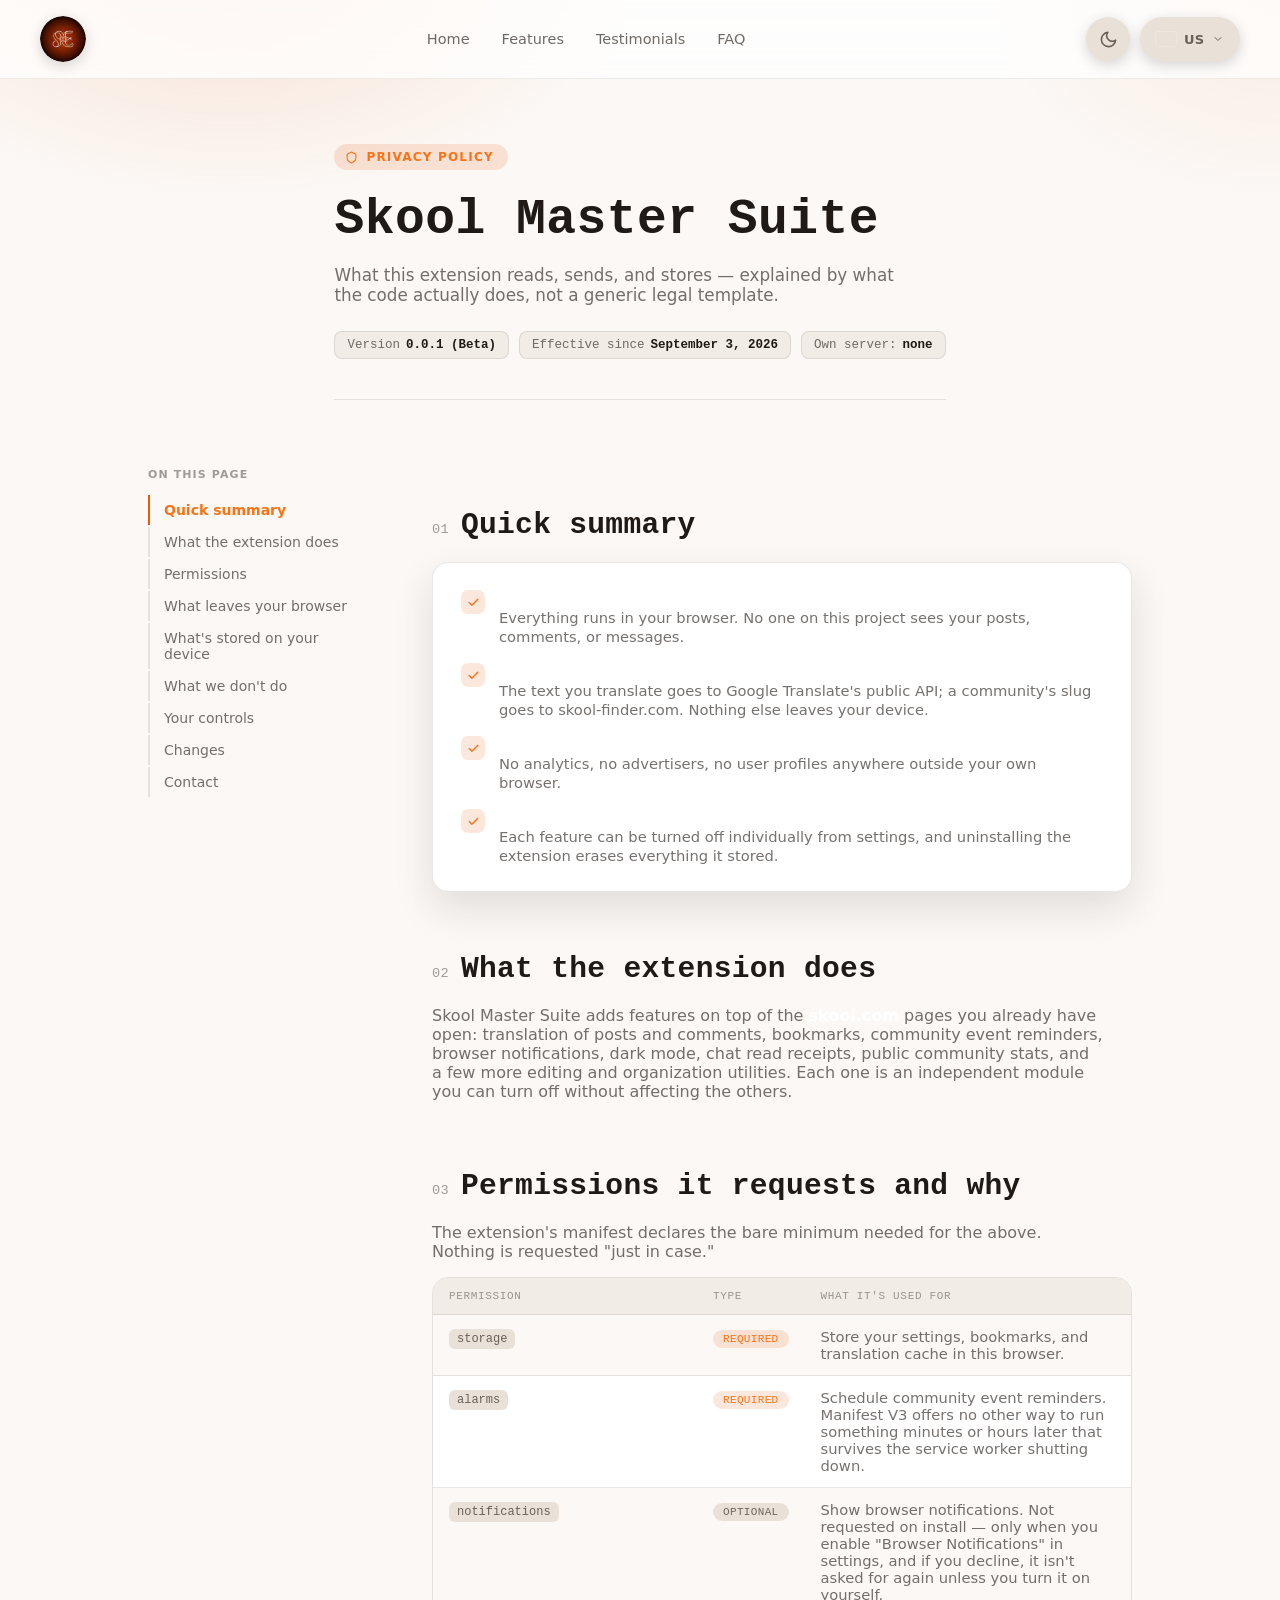
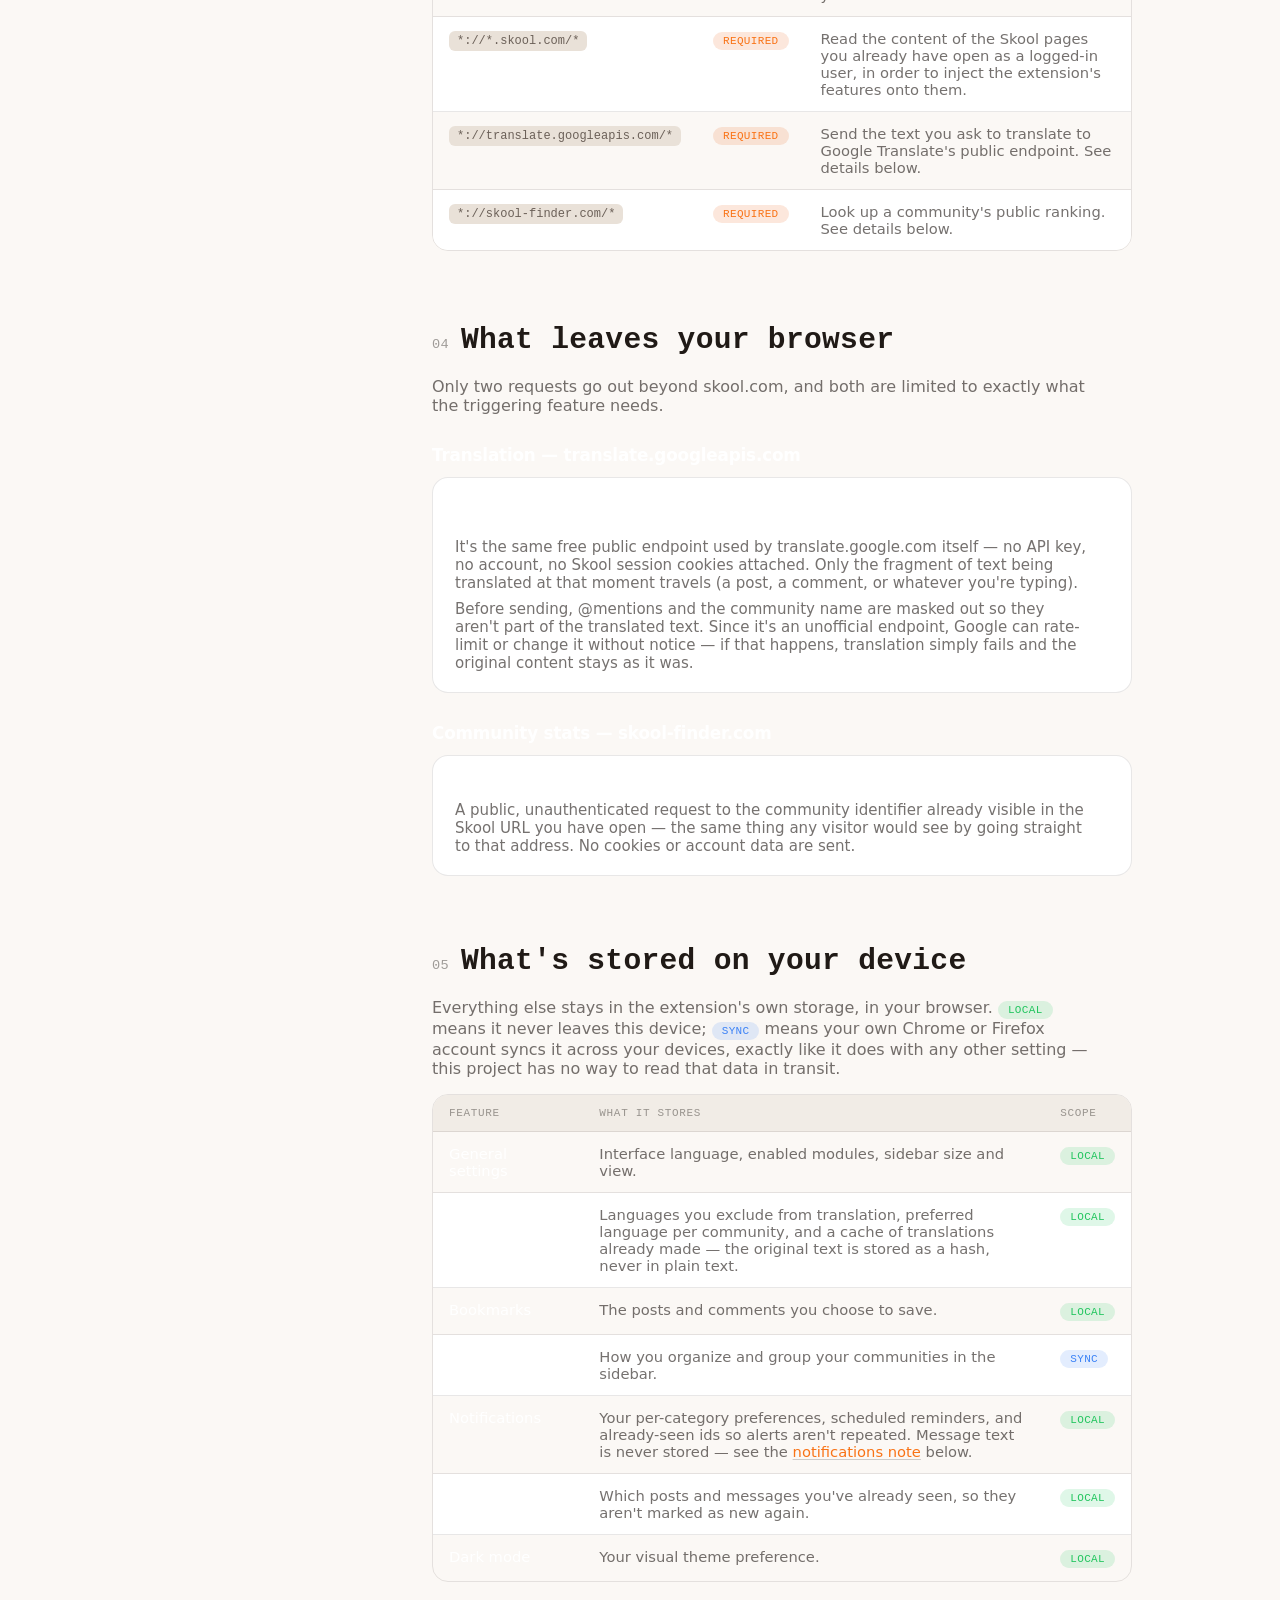
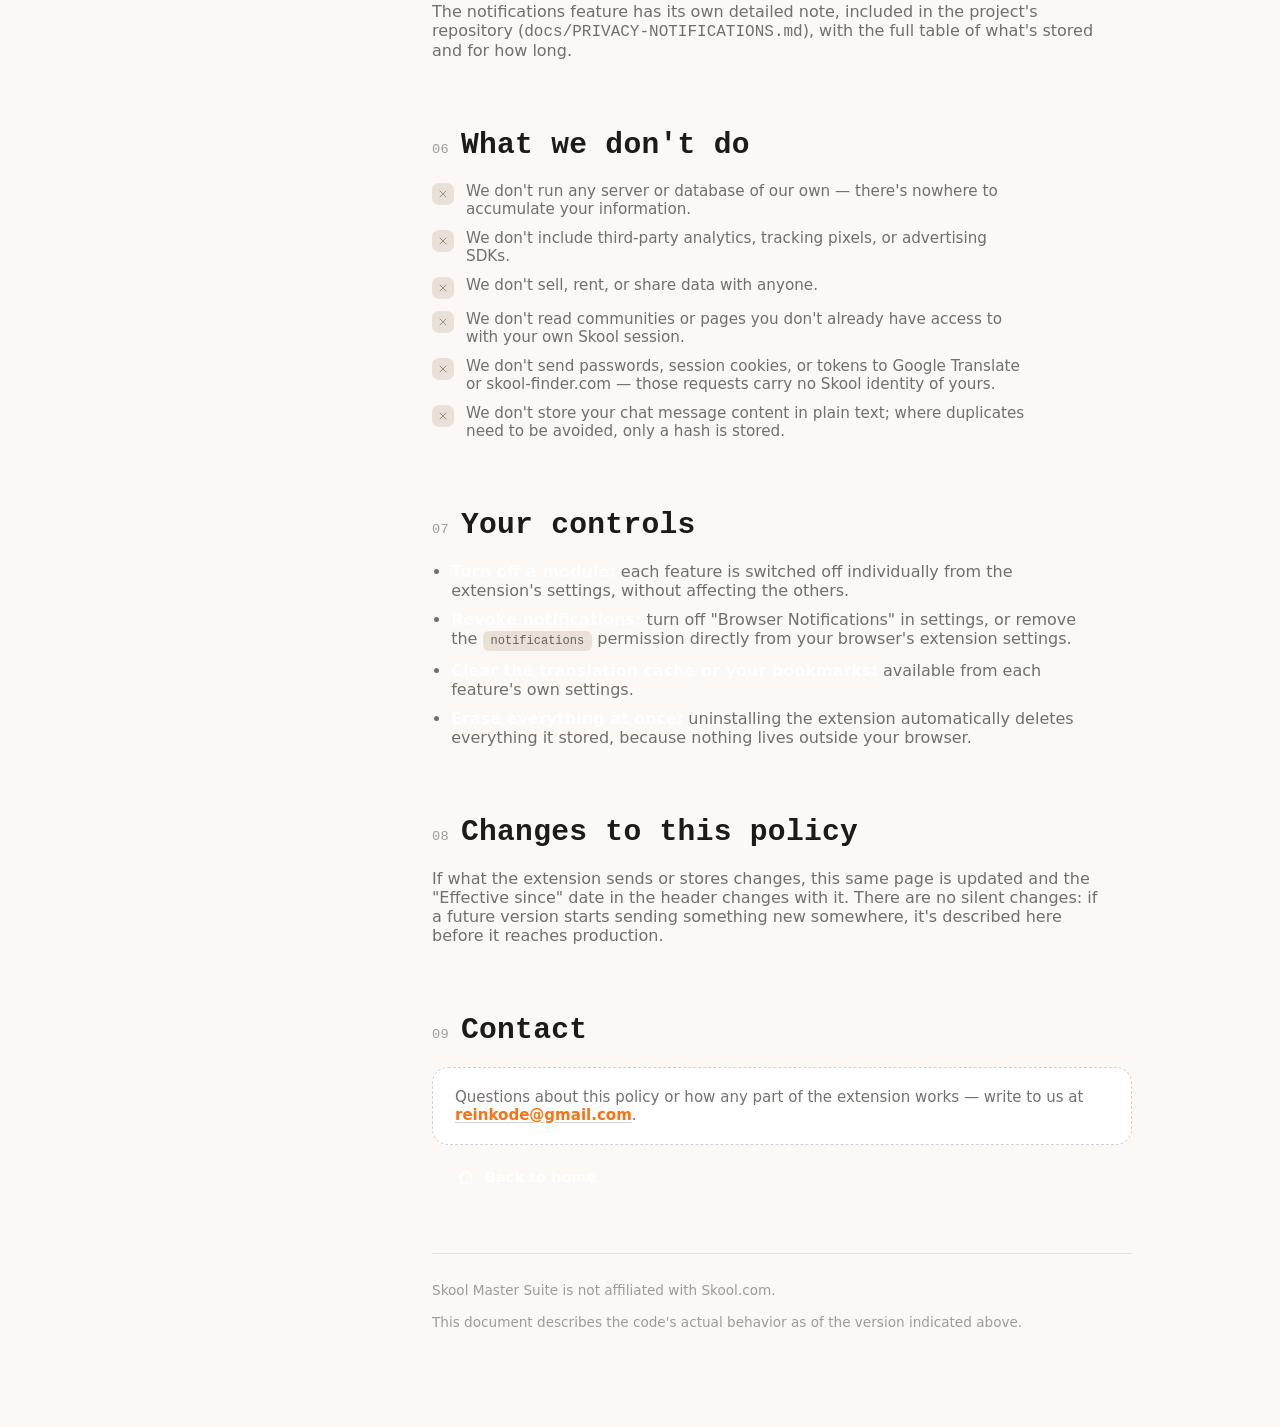
==== privacy.html @ 7692803a "Optimization" ====
<!DOCTYPE html>
<html lang="es">
<head>
<meta charset="UTF-8">
<meta name="viewport" content="width=device-width, initial-scale=1.0">
<title>Política de Privacidad — Skool Suite Extension</title>

<script src="assets/theme-init.js"></script>

<link rel="icon" type="image/x-icon" href="media/favicon.ico">
<link rel="shortcut icon" href="media/favicon.ico">

<link rel="preconnect" href="https://fonts.gstatic.com" crossorigin>
<link rel="preconnect" href="https://db.onlinewebfonts.com">
<link rel="preconnect" href="https://fonts.googleapis.com">
<link rel="dns-prefetch" href="https://fonts.googleapis.com">

<link rel="preload" href="https://fonts.gstatic.com/s/inter/v20/UcCO3FwrK3iLTeHuS_nVMrMxCp50SjIw2boKoduKmMEVuLyfMZg.ttf" as="font" type="font/ttf" crossorigin>
<link rel="preload" href="https://fonts.gstatic.com/s/ibmplexmono/v20/-F63fjptAgt5VM-kVkqdyU8n5ig.ttf" as="font" type="font/ttf" crossorigin>

<style>
@font-face {
  font-family: 'IBM Plex Mono';
  font-style: normal;
  font-weight: 400;
  font-display: swap;
  src: url(https://fonts.gstatic.com/s/ibmplexmono/v20/-F63fjptAgt5VM-kVkqdyU8n5ig.ttf) format('truetype');
}
@font-face {
  font-family: 'IBM Plex Mono';
  font-style: normal;
  font-weight: 500;
  font-display: swap;
  src: url(https://fonts.gstatic.com/s/ibmplexmono/v20/-F6qfjptAgt5VM-kVkqdyU8n3twJ8lc.ttf) format('truetype');
}
@font-face {
  font-family: 'IBM Plex Mono';
  font-style: normal;
  font-weight: 600;
  font-display: swap;
  src: url(https://fonts.gstatic.com/s/ibmplexmono/v20/-F6qfjptAgt5VM-kVkqdyU8n3vAO8lc.ttf) format('truetype');
}
@font-face {
  font-family: 'Inter';
  font-style: normal;
  font-weight: 400;
  font-display: swap;
  src: url(https://fonts.gstatic.com/s/inter/v20/UcCO3FwrK3iLTeHuS_nVMrMxCp50SjIw2boKoduKmMEVuLyfMZg.ttf) format('truetype');
}
@font-face {
  font-family: 'Inter';
  font-style: normal;
  font-weight: 500;
  font-display: swap;
  src: url(https://fonts.gstatic.com/s/inter/v20/UcCO3FwrK3iLTeHuS_nVMrMxCp50SjIw2boKoduKmMEVuI6fMZg.ttf) format('truetype');
}
@font-face {
  font-family: 'Inter';
  font-style: normal;
  font-weight: 600;
  font-display: swap;
  src: url(https://fonts.gstatic.com/s/inter/v20/UcCO3FwrK3iLTeHuS_nVMrMxCp50SjIw2boKoduKmMEVuGKYMZg.ttf) format('truetype');
}
@font-face {
  font-family: 'Inter';
  font-style: normal;
  font-weight: 700;
  font-display: swap;
  src: url(https://fonts.gstatic.com/s/inter/v20/UcCO3FwrK3iLTeHuS_nVMrMxCp50SjIw2boKoduKmMEVuFuYMZg.ttf) format('truetype');
}
@font-face {
  font-family: 'Poppins';
  font-style: normal;
  font-weight: 700;
  font-display: swap;
  src: url(https://fonts.gstatic.com/s/poppins/v24/pxiByp8kv8JHgFVrLCz7V1s.ttf) format('truetype');
}
@font-face {
  font-family: 'Poppins';
  font-style: normal;
  font-weight: 800;
  font-display: swap;
  src: url(https://fonts.gstatic.com/s/poppins/v24/pxiByp8kv8JHgFVrLDD4V1s.ttf) format('truetype');
}
@font-face {
  font-family: 'Poppins';
  font-style: normal;
  font-weight: 900;
  font-display: swap;
  src: url(https://fonts.gstatic.com/s/poppins/v24/pxiByp8kv8JHgFVrLBT5V1s.ttf) format('truetype');
}
</style>

<link rel="preload" href="https://db.onlinewebfonts.com/c/8cb707a9b8a73f8a7403336b861c3074?family=BubbledotICG-FinePos&display=swap" as="style" onload="this.onload=null;this.rel='stylesheet'">
<noscript><link href="https://db.onlinewebfonts.com/c/8cb707a9b8a73f8a7403336b861c3074?family=BubbledotICG-FinePos&display=swap" rel="stylesheet"></noscript>

<link rel="preload" href="assets/site.css" as="style" onload="this.onload=null;this.rel='stylesheet'">
<noscript><link href="assets/site.css" rel="stylesheet"></noscript>

<style>
  :root {
    --bg: #000000;
    --text: #ffffff;
    --text-muted: rgba(255, 255, 255, 0.6);
    --text-faint: rgba(255, 255, 255, 0.4);
    --border: rgba(255, 255, 255, 0.08);
    --border-strong: rgba(255, 255, 255, 0.18);
    --surface: rgba(255, 255, 255, 0.03);
    --surface-2: rgba(255, 255, 255, 0.05);
    --surface-3: rgba(255, 255, 255, 0.08);
    --accent-ink: #f97316;
    --accent-soft: rgba(234, 88, 12, 0.14);
    --good: #22c55e;
    --good-soft: rgba(34, 197, 94, 0.14);
    --info: #3b82f6;
    --info-soft: rgba(59, 130, 246, 0.14);
    --shadow: 0 16px 40px rgba(0, 0, 0, 0.45);
    --radius: 16px;
    --content-width: 700px;
    --font-mono: "IBM Plex Mono", ui-monospace, SFMono-Regular, Menlo, monospace;
  }

  :root[data-theme="light"] {
    --bg: #FBF8F5;
    --text: #201A16;
    --text-muted: rgba(32, 26, 22, 0.62);
    --text-faint: rgba(32, 26, 22, 0.42);
    --border: rgba(32, 26, 22, 0.1);
    --border-strong: rgba(32, 26, 22, 0.2);
    --surface: #FFFFFF;
    --surface-2: #F1ECE6;
    --surface-3: #E9E1D8;
    --shadow: 0 16px 40px rgba(32, 26, 22, 0.12);
  }

  html, body {
    background: var(--bg);
    color: var(--text);
    font-family: var(--font-sans);
    -webkit-font-smoothing: antialiased;
    -moz-osx-font-smoothing: grayscale;
    text-rendering: optimizeLegibility;
  }
  body { overflow-x: hidden; }
  ::selection { background: var(--accent-soft); color: var(--accent-ink); }

  a { color: var(--accent-ink); text-decoration-color: var(--border-strong); text-underline-offset: 2px; }
  a:hover { text-decoration-color: var(--accent-ink); }
  a:focus-visible, button:focus-visible { outline: 2px solid var(--accent); outline-offset: 2px; }
  code { font-family: var(--font-mono); }
  strong { font-weight: 600; }
  h1, h2, h3 { text-wrap: balance; letter-spacing: -0.01em; }

  .bg-glow {
    position: fixed;
    inset: 0;
    z-index: 0;
    pointer-events: none;
    background:
      radial-gradient(680px 420px at 18% -6%, rgba(234, 88, 12, 0.16), transparent 60%),
      radial-gradient(520px 360px at 100% 0%, rgba(234, 88, 12, 0.08), transparent 55%);
  }

  /* ---------- Shell layout ---------- */
  .shell {
    position: relative;
    z-index: 1;
    max-width: 1180px;
    margin: 0 auto;
    padding: clamp(112px, 16vh, 150px) 32px 96px;
    display: grid;
    grid-template-columns: 220px minmax(0, var(--content-width));
    gap: 64px;
    justify-content: center;
  }
  @media (max-width: 880px) {
    .shell { grid-template-columns: 1fr; gap: 32px; padding: clamp(100px, 16vh, 130px) 20px 64px; }
  }

  /* ---------- Doc header ---------- */
  header.doc-head {
    grid-column: 1 / -1;
    max-width: var(--content-width);
    margin: 0 auto;
    padding-bottom: 40px;
    border-bottom: 1px solid var(--border);
  }
  .eyebrow {
    display: inline-flex;
    align-items: center;
    gap: 8px;
    font-family: var(--font-sans);
    font-size: 12px;
    font-weight: 600;
    letter-spacing: 0.1em;
    text-transform: uppercase;
    color: var(--accent-ink);
    background: var(--accent-soft);
    border-radius: 999px;
    padding: 6px 14px 6px 11px;
    margin-bottom: 22px;
  }
  .eyebrow svg { width: 13px; height: 13px; flex-shrink: 0; }
  h1.doc-title {
    font-family: var(--font-caption);
    font-weight: 700;
    font-size: clamp(2.1rem, 5vw, 3.1rem);
    line-height: 1.15;
    letter-spacing: 0.01em;
    margin: 0 0 16px;
  }
  .doc-sub { color: var(--text-muted); font-size: 1.05rem; max-width: 54ch; margin: 0 0 26px; }
  .meta-row { display: flex; flex-wrap: wrap; gap: 10px; }
  .meta-chip {
    font-family: var(--font-mono);
    font-size: 12.5px;
    color: var(--text-muted);
    background: var(--surface-2);
    border: 1px solid var(--border);
    border-radius: 8px;
    padding: 6px 12px;
    display: inline-flex;
    align-items: center;
    gap: 6px;
  }
  .meta-chip b { color: var(--text); font-weight: 600; }

  /* ---------- TOC rail ---------- */
  nav.toc { position: sticky; top: 112px; align-self: start; padding-top: 4px; }
  nav.toc .toc-label {
    font-family: var(--font-sans);
    font-size: 11px;
    font-weight: 600;
    letter-spacing: 0.1em;
    text-transform: uppercase;
    color: var(--text-faint);
    margin-bottom: 14px;
  }
  nav.toc ol { list-style: none; margin: 0; padding: 0; display: flex; flex-direction: column; gap: 2px; }
  nav.toc a {
    display: block;
    color: var(--text-muted);
    text-decoration: none;
    font-size: 14px;
    padding: 7px 0 7px 14px;
    border-left: 2px solid var(--border);
    transition: color 0.15s ease, border-color 0.15s ease;
  }
  nav.toc a:hover { color: #fff; border-color: var(--border-strong); }
  nav.toc a.active { color: var(--accent-ink); border-color: var(--accent); font-weight: 600; }
  @media (max-width: 880px) {
    nav.toc { position: static; margin-bottom: 8px; }
    nav.toc ol { flex-direction: row; flex-wrap: wrap; gap: 8px; }
    nav.toc a { border-left: none; border: 1px solid var(--border); border-radius: 999px; padding: 6px 13px; }
    nav.toc a.active { background: var(--accent-soft); border-color: var(--accent); }
  }

  /* ---------- Main content ---------- */
  main { min-width: 0; }
  section { padding-top: 52px; scroll-margin-top: 100px; }
  section:first-of-type { padding-top: 44px; }
  h2 { font-family: var(--font-caption); font-weight: 700; font-size: clamp(1.5rem, 3vw, 1.85rem); display: flex; align-items: baseline; gap: 12px; margin: 0 0 20px; letter-spacing: 0.01em; }
  h2 .num { font-family: var(--font-mono); font-size: 0.85rem; color: var(--text-faint); font-weight: 500; }
  h3 { font-family: var(--font-sans); font-weight: 600; font-size: 1.05rem; margin: 30px 0 12px; color: #fff; }
  p { margin: 0 0 16px; max-width: 66ch; color: var(--text-muted); }
  ul.plain { margin: 0 0 16px; padding-left: 1.2em; }
  ul.plain li { margin-bottom: 10px; max-width: 62ch; color: var(--text-muted); }
  ul.plain strong, p strong { color: #fff; }

  /* summary callout */
  .summary-card {
    background: var(--surface);
    border: 1px solid var(--border);
    border-radius: var(--radius);
    box-shadow: var(--shadow);
    padding: 26px 28px;
    margin-bottom: 8px;
    transition: border-color 0.3s ease;
  }
  .summary-card:hover { border-color: rgba(234, 88, 12, 0.3); }
  .summary-card ul { list-style: none; margin: 0; padding: 0; display: grid; gap: 16px; }
  .summary-card li { display: flex; gap: 14px; align-items: flex-start; max-width: none; }
  .summary-card .ico {
    flex-shrink: 0;
    width: 24px; height: 24px;
    border-radius: 7px;
    background: var(--accent-soft);
    color: var(--accent-ink);
    display: flex; align-items: center; justify-content: center;
    margin-top: 1px;
  }
  .summary-card .ico svg { width: 13px; height: 13px; }
  .summary-card .txt strong { display: block; font-size: 0.98rem; color: #fff; }
  .summary-card .txt span { color: var(--text-muted); font-size: 0.92rem; }

  /* tables */
  .table-wrap { overflow-x: auto; margin: 0 0 20px; border: 1px solid var(--border); border-radius: var(--radius); }
  table { width: 100%; border-collapse: collapse; font-size: 0.92rem; min-width: 480px; }
  thead th {
    text-align: left;
    font-family: var(--font-mono);
    font-size: 11px;
    letter-spacing: 0.06em;
    text-transform: uppercase;
    color: var(--text-faint);
    font-weight: 500;
    background: var(--surface-2);
    padding: 12px 16px;
    border-bottom: 1px solid var(--border);
  }
  tbody td { padding: 13px 16px; border-bottom: 1px solid var(--border); vertical-align: top; color: var(--text-muted); }
  tbody tr:last-child td { border-bottom: none; }
  tbody td:first-child { color: #fff; }
  tbody tr:nth-child(even) { background: var(--surface); }

  .chip {
    display: inline-block;
    font-family: var(--font-mono);
    font-size: 12px;
    font-weight: 500;
    background: var(--pill-dark);
    color: var(--sign-in-text);
    border-radius: 6px;
    padding: 3px 8px;
    white-space: nowrap;
  }
  .tag {
    display: inline-flex;
    align-items: center;
    font-family: var(--font-mono);
    font-size: 11px;
    font-weight: 500;
    letter-spacing: 0.03em;
    text-transform: uppercase;
    border-radius: 999px;
    padding: 3px 10px;
  }
  .tag-required { background: var(--accent-soft); color: var(--accent-ink); }
  .tag-optional { background: var(--surface-3); color: var(--text-muted); }
  .tag-local { background: var(--good-soft); color: var(--good); }
  .tag-sync { background: var(--info-soft); color: var(--info); }

  /* endpoint cards */
  .endpoint {
    background: var(--surface);
    border: 1px solid var(--border);
    border-radius: var(--radius);
    padding: 20px 22px;
    margin-bottom: 16px;
    transition: border-color 0.3s ease;
  }
  .endpoint:hover { border-color: rgba(234, 88, 12, 0.25); }
  .endpoint .url {
    display: block;
    font-family: var(--font-mono);
    font-size: 13px;
    color: #fff;
    margin-bottom: 10px;
    word-break: break-all;
  }
  .endpoint p { margin-bottom: 8px; font-size: 0.94rem; }
  .endpoint p:last-child { margin-bottom: 0; }

  /* not-collected list */
  .not-list { display: grid; gap: 11px; margin: 0 0 16px; padding: 0; list-style: none; }
  .not-list li { display: flex; gap: 12px; align-items: flex-start; font-size: 0.95rem; color: var(--text-muted); max-width: 62ch; }
  .not-list .ico {
    flex-shrink: 0;
    width: 22px; height: 22px;
    border-radius: 7px;
    background: var(--surface-3);
    color: var(--text-faint);
    display: flex; align-items: center; justify-content: center;
    margin-top: 1px;
  }
  .not-list svg { width: 12px; height: 12px; }

  hr.div { border: none; border-top: 1px solid var(--border); margin: 52px 0 0; }

  footer.doc-foot {
    max-width: var(--content-width);
    color: var(--text-faint);
    font-size: 0.85rem;
    padding-top: 28px;
    display: flex; justify-content: space-between; gap: 16px; flex-wrap: wrap;
  }

  .contact-box {
    border: 1px dashed var(--border-strong);
    border-radius: var(--radius);
    padding: 20px 22px;
    color: var(--text-muted);
    font-size: 0.94rem;
    background: var(--surface);
  }

  /* bottom CTA */
  .cta-home {
    display: inline-flex;
    align-items: center;
    gap: 10px;
    padding: 14px 24px;
    border-radius: 14px;
    font-family: var(--font-sans);
    font-weight: 700;
    font-size: 14.5px;
    text-decoration: none;
    border: 1.5px solid rgba(255, 255, 255, 0.25);
    background: rgba(255, 255, 255, 0.05);
    color: #fff;
    transition: all 0.3s ease;
    margin-top: 8px;
  }
  .cta-home svg { width: 18px; height: 18px; }
  .cta-home:hover {
    background: rgba(255, 255, 255, 0.12);
    border-color: rgba(255, 255, 255, 0.5);
    transform: translateY(-2px);
  }
</style>
</head>
<body>

<div class="bg-glow"></div>

<header class="header">
  <div class="header-inner">
    <a href="index.html" class="logo-btn" aria-label="Skool Suite Extension — Inicio">
      <picture>
        <source srcset="media/logo.webp" type="image/webp">
        <img src="media/logo.jpg" alt="Skool Suite Extension" width="52" height="52">
      </picture>
    </a>

    <nav class="nav-links" aria-label="Main">
      <a href="index.html#home" data-i18n="nav.home">Inicio</a>
      <a href="index.html#features" data-i18n="nav.features">Características</a>
      <a href="index.html#testimonials" data-i18n="nav.testimonials">Testimonios</a>
      <a href="index.html#faq" data-i18n="nav.faq">FAQ</a>
    </nav>

    <div class="header-controls">
    <button type="button" class="theme-toggle" id="themeToggleDesktop" aria-label="Toggle light/dark theme">
      <svg class="icon-sun" viewBox="0 0 24 24" fill="none" stroke="currentColor" stroke-width="2" stroke-linecap="round" stroke-linejoin="round"><circle cx="12" cy="12" r="4"/><path d="M12 2v2M12 20v2M4.93 4.93l1.41 1.41M17.66 17.66l1.41 1.41M2 12h2M20 12h2M6.34 17.66l-1.41 1.41M19.07 4.93l-1.41 1.41"/></svg>
      <svg class="icon-moon" viewBox="0 0 24 24" fill="none" stroke="currentColor" stroke-width="2" stroke-linecap="round" stroke-linejoin="round"><path d="M21 12.79A9 9 0 1 1 11.21 3 7 7 0 0 0 21 12.79z"/></svg>
    </button>

    <div class="lang-switch" id="langSwitchDesktop">
      <button type="button" class="lang-current" aria-haspopup="listbox" aria-expanded="false" aria-label="Language selector">
        <img class="lang-flag" loading="lazy" src="https://flagcdn.com/24x18/us.png" alt="">
        <span class="lang-current-label">EN</span>
        <svg class="lang-caret" viewBox="0 0 24 24" fill="none" stroke="currentColor" stroke-width="2" stroke-linecap="round" stroke-linejoin="round"><polyline points="6 9 12 15 18 9"/></svg>
      </button>
      <ul class="lang-dropdown" role="listbox">
        <li class="lang-option" role="option" data-lang="en"><img class="lang-flag" loading="lazy" src="https://flagcdn.com/24x18/us.png" alt=""><span class="lang-code">US</span><span>English</span></li>
        <li class="lang-option" role="option" data-lang="es"><img class="lang-flag" loading="lazy" src="https://flagcdn.com/24x18/es.png" alt=""><span class="lang-code">ES</span><span>Español</span></li>
        <li class="lang-option" role="option" data-lang="de"><img class="lang-flag" loading="lazy" src="https://flagcdn.com/24x18/de.png" alt=""><span class="lang-code">DE</span><span>Deutsch</span></li>
        <li class="lang-option" role="option" data-lang="fr"><img class="lang-flag" loading="lazy" src="https://flagcdn.com/24x18/fr.png" alt=""><span class="lang-code">FR</span><span>Français</span></li>
        <li class="lang-option" role="option" data-lang="pt"><img class="lang-flag" loading="lazy" src="https://flagcdn.com/24x18/br.png" alt=""><span class="lang-code">BR</span><span>Português</span></li>
        <li class="lang-option" role="option" data-lang="zh"><img class="lang-flag" loading="lazy" src="https://flagcdn.com/24x18/tw.png" alt=""><span class="lang-code">TW</span><span>繁體中文</span></li>
        <li class="lang-option" role="option" data-lang="it"><img class="lang-flag" loading="lazy" src="https://flagcdn.com/24x18/it.png" alt=""><span class="lang-code">IT</span><span>Italiano</span></li>
        <li class="lang-option" role="option" data-lang="vi"><img class="lang-flag" loading="lazy" src="https://flagcdn.com/24x18/vn.png" alt=""><span class="lang-code">VN</span><span>Tiếng Việt</span></li>
        <li class="lang-option" role="option" data-lang="tr"><img class="lang-flag" loading="lazy" src="https://flagcdn.com/24x18/tr.png" alt=""><span class="lang-code">TR</span><span>Türkçe</span></li>
        <li class="lang-option" role="option" data-lang="nl"><img class="lang-flag" loading="lazy" src="https://flagcdn.com/24x18/nl.png" alt=""><span class="lang-code">NL</span><span>Nederlands</span></li>
        <li class="lang-option" role="option" data-lang="ja"><img class="lang-flag" loading="lazy" src="https://flagcdn.com/24x18/jp.png" alt=""><span class="lang-code">JP</span><span>日本語</span></li>
      </ul>
    </div>
    </div>

    <button class="burger" id="burgerBtn" aria-label="Menu" aria-expanded="false">
      <span></span><span></span><span></span>
    </button>
  </div>
</header>

<div class="menu-overlay" id="menuOverlay"></div>
<div class="menu-sheet" id="menuSheet" hidden>
  <a href="index.html#home" data-i18n="nav.home">Inicio</a>
  <a href="index.html#features" data-i18n="nav.features">Características</a>
  <a href="index.html#testimonials" data-i18n="nav.testimonials">Testimonios</a>
  <a href="index.html#faq" data-i18n="nav.faq">FAQ</a>
  <div class="lang-switch lang-switch--mobile" id="langSwitchMobile">
    <button type="button" class="lang-current" aria-haspopup="listbox" aria-expanded="false" aria-label="Language selector">
      <img class="lang-flag" loading="lazy" src="https://flagcdn.com/24x18/us.png" alt="">
      <span class="lang-current-label">English</span>
      <svg class="lang-caret" viewBox="0 0 24 24" fill="none" stroke="currentColor" stroke-width="2" stroke-linecap="round" stroke-linejoin="round"><polyline points="6 9 12 15 18 9"/></svg>
    </button>
    <ul class="lang-dropdown" role="listbox">
      <li class="lang-option" role="option" data-lang="en"><img class="lang-flag" loading="lazy" src="https://flagcdn.com/24x18/us.png" alt=""><span class="lang-code">US</span><span>English</span></li>
      <li class="lang-option" role="option" data-lang="es"><img class="lang-flag" loading="lazy" src="https://flagcdn.com/24x18/es.png" alt=""><span class="lang-code">ES</span><span>Español</span></li>
      <li class="lang-option" role="option" data-lang="de"><img class="lang-flag" loading="lazy" src="https://flagcdn.com/24x18/de.png" alt=""><span class="lang-code">DE</span><span>Deutsch</span></li>
      <li class="lang-option" role="option" data-lang="fr"><img class="lang-flag" loading="lazy" src="https://flagcdn.com/24x18/fr.png" alt=""><span class="lang-code">FR</span><span>Français</span></li>
      <li class="lang-option" role="option" data-lang="pt"><img class="lang-flag" loading="lazy" src="https://flagcdn.com/24x18/br.png" alt=""><span class="lang-code">BR</span><span>Português</span></li>
      <li class="lang-option" role="option" data-lang="zh"><img class="lang-flag" loading="lazy" src="https://flagcdn.com/24x18/tw.png" alt=""><span class="lang-code">TW</span><span>繁體中文</span></li>
      <li class="lang-option" role="option" data-lang="it"><img class="lang-flag" loading="lazy" src="https://flagcdn.com/24x18/it.png" alt=""><span class="lang-code">IT</span><span>Italiano</span></li>
      <li class="lang-option" role="option" data-lang="vi"><img class="lang-flag" loading="lazy" src="https://flagcdn.com/24x18/vn.png" alt=""><span class="lang-code">VN</span><span>Tiếng Việt</span></li>
      <li class="lang-option" role="option" data-lang="tr"><img class="lang-flag" loading="lazy" src="https://flagcdn.com/24x18/tr.png" alt=""><span class="lang-code">TR</span><span>Türkçe</span></li>
      <li class="lang-option" role="option" data-lang="nl"><img class="lang-flag" loading="lazy" src="https://flagcdn.com/24x18/nl.png" alt=""><span class="lang-code">NL</span><span>Nederlands</span></li>
      <li class="lang-option" role="option" data-lang="ja"><img class="lang-flag" loading="lazy" src="https://flagcdn.com/24x18/jp.png" alt=""><span class="lang-code">JP</span><span>日本語</span></li>
    </ul>
  </div>
  <button type="button" class="theme-toggle--mobile" id="themeToggleMobile">
    <svg class="icon-sun" viewBox="0 0 24 24" fill="none" stroke="currentColor" stroke-width="2" stroke-linecap="round" stroke-linejoin="round"><circle cx="12" cy="12" r="4"/><path d="M12 2v2M12 20v2M4.93 4.93l1.41 1.41M17.66 17.66l1.41 1.41M2 12h2M20 12h2M6.34 17.66l-1.41 1.41M19.07 4.93l-1.41 1.41"/></svg>
    <svg class="icon-moon" viewBox="0 0 24 24" fill="none" stroke="currentColor" stroke-width="2" stroke-linecap="round" stroke-linejoin="round"><path d="M21 12.79A9 9 0 1 1 11.21 3 7 7 0 0 0 21 12.79z"/></svg>
    <span class="theme-toggle-label label-sun">Light mode</span>
    <span class="theme-toggle-label label-moon">Dark mode</span>
  </button>
</div>

<div class="shell">
  <header class="doc-head">
    <span class="eyebrow">
      <svg viewBox="0 0 24 24" fill="none" stroke="currentColor" stroke-width="2" stroke-linecap="round" stroke-linejoin="round"><path d="M12 2 4 6v6c0 5 3.5 8.5 8 10 4.5-1.5 8-5 8-10V6l-8-4Z"/></svg>
      <span data-i18n="doc.eyebrow">Política de privacidad</span>
    </span>
    <h1 class="doc-title">Skool Master Suite</h1>
    <p class="doc-sub" data-i18n="doc.subtitle">Lo que esta extensión lee, envía y guarda — explicado con lo que realmente hace el código, no una plantilla legal genérica.</p>
    <div class="meta-row">
      <span class="meta-chip" data-i18n-html="doc.meta.version">Versión <b>0.0.1 (Beta)</b></span>
      <span class="meta-chip" data-i18n-html="doc.meta.effective">Vigente desde <b>3 de septiembre de 2026</b></span>
      <span class="meta-chip" data-i18n-html="doc.meta.server">Servidor propio: <b>ninguno</b></span>
    </div>
  </header>

  <nav class="toc" aria-label="Contenido">
    <div class="toc-label" data-i18n="toc.label">En esta página</div>
    <ol>
      <li><a href="#resumen" data-i18n="toc.s1">Resumen rápido</a></li>
      <li><a href="#que-hace" data-i18n="toc.s2">Qué hace la extensión</a></li>
      <li><a href="#permisos" data-i18n="toc.s3">Permisos</a></li>
      <li><a href="#envios" data-i18n="toc.s4">Qué sale de tu navegador</a></li>
      <li><a href="#guardado" data-i18n="toc.s5">Qué se guarda en tu equipo</a></li>
      <li><a href="#no-recopila" data-i18n="toc.s6">Qué no hacemos</a></li>
      <li><a href="#controles" data-i18n="toc.s7">Tus controles</a></li>
      <li><a href="#cambios" data-i18n="toc.s8">Cambios</a></li>
      <li><a href="#contacto" data-i18n="toc.s9">Contacto</a></li>
    </ol>
  </nav>

  <main>
    <section id="resumen">
      <h2><span class="num">01</span> <span data-i18n="s1.title">Resumen rápido</span></h2>
      <div class="summary-card">
        <ul>
          <li>
            <span class="ico"><svg viewBox="0 0 24 24" fill="none" stroke="currentColor" stroke-width="2.5" stroke-linecap="round" stroke-linejoin="round"><polyline points="20 6 9 17 4 12"/></svg></span>
            <span class="txt"><strong data-i18n="s1.i1.title">No existe un servidor propio.</strong><span data-i18n="s1.i1.desc">Todo corre en tu navegador. Nadie de este proyecto ve tus publicaciones, comentarios o mensajes.</span></span>
          </li>
          <li>
            <span class="ico"><svg viewBox="0 0 24 24" fill="none" stroke="currentColor" stroke-width="2.5" stroke-linecap="round" stroke-linejoin="round"><polyline points="20 6 9 17 4 12"/></svg></span>
            <span class="txt"><strong data-i18n="s1.i2.title">Solo dos destinos externos.</strong><span data-i18n="s1.i2.desc">El texto que traduces va a la API pública de Google Translate; el slug de una comunidad va a skool-finder.com. Nada más sale de tu equipo.</span></span>
          </li>
          <li>
            <span class="ico"><svg viewBox="0 0 24 24" fill="none" stroke="currentColor" stroke-width="2.5" stroke-linecap="round" stroke-linejoin="round"><polyline points="20 6 9 17 4 12"/></svg></span>
            <span class="txt"><strong data-i18n="s1.i3.title">Cero venta o cesión de datos.</strong><span data-i18n="s1.i3.desc">No hay analítica, no hay anunciantes, no hay perfiles de usuario en ningún lado fuera de tu propio navegador.</span></span>
          </li>
          <li>
            <span class="ico"><svg viewBox="0 0 24 24" fill="none" stroke="currentColor" stroke-width="2.5" stroke-linecap="round" stroke-linejoin="round"><polyline points="20 6 9 17 4 12"/></svg></span>
            <span class="txt"><strong data-i18n="s1.i4.title">Todo es opcional y reversible.</strong><span data-i18n="s1.i4.desc">Cada función se apaga por separado desde los ajustes, y desinstalar la extensión borra todo lo que guardó.</span></span>
          </li>
        </ul>
      </div>
    </section>

    <section id="que-hace">
      <h2><span class="num">02</span> <span data-i18n="s2.title">Qué hace la extensión</span></h2>
      <p data-i18n-html="s2.p1">Skool Master Suite añade funciones sobre las páginas de <strong>skool.com</strong> que ya tienes abiertas: traducción de publicaciones y comentarios, marcadores, recordatorios de eventos de comunidad, notificaciones del navegador, modo oscuro, confirmaciones de lectura de chat, estadísticas públicas de comunidad y algunas utilidades más de edición y organización. Cada una es un módulo independiente que puedes desactivar sin afectar a los demás.</p>
    </section>

    <section id="permisos">
      <h2><span class="num">03</span> <span data-i18n="s3.title">Permisos que pide y por qué</span></h2>
      <p data-i18n="s3.p1">El manifiesto de la extensión declara el mínimo necesario para lo anterior. Nada se pide "por si acaso".</p>
      <div class="table-wrap">
        <table>
          <thead>
            <tr><th data-i18n="s3.th1">Permiso</th><th data-i18n="s3.th2">Tipo</th><th data-i18n="s3.th3">Para qué se usa</th></tr>
          </thead>
          <tbody>
            <tr>
              <td><span class="chip">storage</span></td>
              <td><span class="tag tag-required" data-i18n="tag.required">Requerido</span></td>
              <td data-i18n="s3.r1.desc">Guardar tus ajustes, marcadores y caché de traducción en este navegador.</td>
            </tr>
            <tr>
              <td><span class="chip">alarms</span></td>
              <td><span class="tag tag-required" data-i18n="tag.required">Requerido</span></td>
              <td data-i18n="s3.r2.desc">Programar recordatorios de eventos de comunidad. Manifest V3 no ofrece otra forma de ejecutar algo minutos u horas después que sobreviva al cierre del service worker.</td>
            </tr>
            <tr>
              <td><span class="chip">notifications</span></td>
              <td><span class="tag tag-optional" data-i18n="tag.optional">Opcional</span></td>
              <td data-i18n="s3.r3.desc">Mostrar notificaciones del navegador. No se solicita al instalar — solo cuando activas "Notificaciones del navegador" en los ajustes, y si lo rechazas, no se vuelve a pedir sin que tú lo actives de nuevo.</td>
            </tr>
            <tr>
              <td><span class="chip">*://*.skool.com/*</span></td>
              <td><span class="tag tag-required" data-i18n="tag.required">Requerido</span></td>
              <td data-i18n="s3.r4.desc">Leer el contenido de las páginas de Skool que ya tienes abiertas como usuario conectado, para insertar las funciones de la extensión sobre ellas.</td>
            </tr>
            <tr>
              <td><span class="chip">*://translate.googleapis.com/*</span></td>
              <td><span class="tag tag-required" data-i18n="tag.required">Requerido</span></td>
              <td data-i18n="s3.r5.desc">Enviar el texto que pides traducir al endpoint público de Google Translate. Ver detalle abajo.</td>
            </tr>
            <tr>
              <td><span class="chip">*://skool-finder.com/*</span></td>
              <td><span class="tag tag-required" data-i18n="tag.required">Requerido</span></td>
              <td data-i18n="s3.r6.desc">Consultar el ranking público de una comunidad. Ver detalle abajo.</td>
            </tr>
          </tbody>
        </table>
      </div>
    </section>

    <section id="envios">
      <h2><span class="num">04</span> <span data-i18n="s4.title">Qué sale de tu navegador</span></h2>
      <p data-i18n="s4.p1">Solo dos peticiones salen hacia fuera de skool.com, y ambas están acotadas a lo estrictamente necesario para la función que las dispara.</p>

      <h3 data-i18n-html="s4.h3.translate">Traducción — translate.googleapis.com</h3>
      <div class="endpoint">
        <span class="url">GET https://translate.googleapis.com/translate_a/single?client=gtx&amp;sl=auto&amp;tl={idioma}&amp;q={texto}</span>
        <p data-i18n="s4.e1.p1">Es el mismo endpoint público y gratuito que usa la propia página translate.google.com — sin clave de API, sin cuenta, sin cookies de sesión de Skool adjuntas. Solo viaja el fragmento de texto que se está traduciendo en ese momento (una publicación, un comentario o lo que estás escribiendo).</p>
        <p data-i18n="s4.e1.p2">Antes de enviarse, se enmascaran las @menciones y el nombre de la comunidad para que no formen parte del texto traducido. Al ser un endpoint no oficial, Google puede limitarlo o cambiarlo sin aviso — si eso pasa, la traducción simplemente falla y el contenido original se queda como estaba.</p>
      </div>

      <h3 data-i18n-html="s4.h3.stats">Estadísticas de comunidad — skool-finder.com</h3>
      <div class="endpoint">
        <span class="url">GET https://skool-finder.com/en/community/{slug-de-la-comunidad}</span>
        <p data-i18n="s4.e2.p1">Una petición pública, sin autenticación, al identificador de la comunidad que ya es visible en la URL de Skool que tienes abierta — lo mismo que vería cualquier visitante que entrara directamente a esa dirección. No se envían cookies ni datos de tu cuenta.</p>
      </div>
    </section>

    <section id="guardado">
      <h2><span class="num">05</span> <span data-i18n="s5.title">Qué se guarda en tu equipo</span></h2>
      <p data-i18n-html="s5.p1">Todo lo demás se queda en el almacenamiento propio de la extensión, en tu navegador. <span class="tag tag-local">local</span> significa que nunca sale de este dispositivo; <span class="tag tag-sync">sync</span> significa que tu propia cuenta de Chrome o Firefox lo sincroniza entre tus dispositivos, exactamente igual que hace con cualquier otro ajuste — este proyecto no tiene forma de leer ese dato en tránsito.</p>
      <div class="table-wrap">
        <table>
          <thead>
            <tr><th data-i18n="s5.th1">Función</th><th data-i18n="s5.th2">Qué guarda</th><th data-i18n="s5.th3">Ámbito</th></tr>
          </thead>
          <tbody>
            <tr>
              <td data-i18n="s5.r1.label">Ajustes generales</td>
              <td data-i18n="s5.r1.desc">Idioma de la interfaz, módulos activados, tamaño y vista del panel lateral.</td>
              <td><span class="tag tag-local">local</span></td>
            </tr>
            <tr>
              <td data-i18n="s5.r2.label">Traducción</td>
              <td data-i18n="s5.r2.desc">Idiomas que excluyes de traducir, idioma preferido por comunidad, y una caché de traducciones ya hechas — el texto original se guarda como un hash, nunca en claro.</td>
              <td><span class="tag tag-local">local</span></td>
            </tr>
            <tr>
              <td data-i18n="s5.r3.label">Marcadores</td>
              <td data-i18n="s5.r3.desc">Las publicaciones y comentarios que decides guardar.</td>
              <td><span class="tag tag-local">local</span></td>
            </tr>
            <tr>
              <td data-i18n="s5.r4.label">Comunidades fijadas</td>
              <td data-i18n="s5.r4.desc">Cómo organizas y agrupas tus comunidades en la barra lateral.</td>
              <td><span class="tag tag-sync">sync</span></td>
            </tr>
            <tr>
              <td data-i18n="s5.r5.label">Notificaciones</td>
              <td data-i18n-html="s5.r5.desc">Tus preferencias por categoría, recordatorios programados, e ids ya vistos para no repetir avisos. El texto de los mensajes nunca se guarda — ver la <a href="#contacto">nota de notificaciones</a> más abajo.</td>
              <td><span class="tag tag-local">local</span></td>
            </tr>
            <tr>
              <td data-i18n="s5.r6.label">Lectura de posts y chat</td>
              <td data-i18n="s5.r6.desc">Qué publicaciones y mensajes ya viste, para no marcarlos como nuevos otra vez.</td>
              <td><span class="tag tag-local">local</span></td>
            </tr>
            <tr>
              <td data-i18n="s5.r7.label">Modo oscuro</td>
              <td data-i18n="s5.r7.desc">Tu preferencia de tema visual.</td>
              <td><span class="tag tag-local">local</span></td>
            </tr>
          </tbody>
        </table>
      </div>
      <p data-i18n-html="s5.p2">La función de notificaciones tiene su propia nota detallada, incluida en el repositorio del proyecto (<code>docs/PRIVACY-NOTIFICATIONS.md</code>), con la tabla completa de qué se guarda y por cuánto tiempo.</p>
    </section>

    <section id="no-recopila">
      <h2><span class="num">06</span> <span data-i18n="s6.title">Qué no hacemos</span></h2>
      <ul class="not-list">
        <li><span class="ico"><svg viewBox="0 0 24 24" fill="none" stroke="currentColor" stroke-width="2" stroke-linecap="round"><line x1="18" y1="6" x2="6" y2="18"/><line x1="6" y1="6" x2="18" y2="18"/></svg></span> <span data-i18n="s6.i1">No operamos ningún servidor ni base de datos propia — no hay dónde acumular tu información.</span></li>
        <li><span class="ico"><svg viewBox="0 0 24 24" fill="none" stroke="currentColor" stroke-width="2" stroke-linecap="round"><line x1="18" y1="6" x2="6" y2="18"/><line x1="6" y1="6" x2="18" y2="18"/></svg></span> <span data-i18n="s6.i2">No incluimos analítica de terceros, píxeles de rastreo ni SDKs publicitarios.</span></li>
        <li><span class="ico"><svg viewBox="0 0 24 24" fill="none" stroke="currentColor" stroke-width="2" stroke-linecap="round"><line x1="18" y1="6" x2="6" y2="18"/><line x1="6" y1="6" x2="18" y2="18"/></svg></span> <span data-i18n="s6.i3">No vendemos, alquilamos ni compartimos datos con nadie.</span></li>
        <li><span class="ico"><svg viewBox="0 0 24 24" fill="none" stroke="currentColor" stroke-width="2" stroke-linecap="round"><line x1="18" y1="6" x2="6" y2="18"/><line x1="6" y1="6" x2="18" y2="18"/></svg></span> <span data-i18n="s6.i4">No leemos comunidades o páginas a las que no tengas acceso ya con tu propia sesión de Skool.</span></li>
        <li><span class="ico"><svg viewBox="0 0 24 24" fill="none" stroke="currentColor" stroke-width="2" stroke-linecap="round"><line x1="18" y1="6" x2="6" y2="18"/><line x1="6" y1="6" x2="18" y2="18"/></svg></span> <span data-i18n="s6.i5">No enviamos contraseñas, cookies de sesión ni tokens a Google Translate o skool-finder.com — esas peticiones no llevan tu identidad de Skool.</span></li>
        <li><span class="ico"><svg viewBox="0 0 24 24" fill="none" stroke="currentColor" stroke-width="2" stroke-linecap="round"><line x1="18" y1="6" x2="6" y2="18"/><line x1="6" y1="6" x2="18" y2="18"/></svg></span> <span data-i18n="s6.i6">No guardamos el contenido de tus mensajes de chat en texto plano; donde hace falta evitar duplicados, se guarda solo un hash.</span></li>
      </ul>
    </section>

    <section id="controles">
      <h2><span class="num">07</span> <span data-i18n="s7.title">Tus controles</span></h2>
      <ul class="plain">
        <li data-i18n-html="s7.i1"><strong>Desactivar un módulo:</strong> cada función se apaga por separado desde los ajustes de la extensión, sin afectar a las demás.</li>
        <li data-i18n-html="s7.i2"><strong>Revocar notificaciones:</strong> apaga "Notificaciones del navegador" en los ajustes, o quita el permiso <span class="chip">notifications</span> directamente desde la configuración de extensiones de tu navegador.</li>
        <li data-i18n-html="s7.i3"><strong>Borrar la caché de traducción o tus marcadores:</strong> disponible desde los propios ajustes de cada función.</li>
        <li data-i18n-html="s7.i4"><strong>Borrarlo todo de una vez:</strong> desinstalar la extensión elimina automáticamente todo lo que guardó, porque nada vive fuera de tu navegador.</li>
      </ul>
    </section>

    <section id="cambios">
      <h2><span class="num">08</span> <span data-i18n="s8.title">Cambios a esta política</span></h2>
      <p data-i18n="s8.p1">Si lo que la extensión envía o guarda cambia, esta misma página se actualiza y la fecha de "Vigente desde" en la cabecera cambia con ella. No hay cambios silenciosos: si una versión futura empieza a enviar algo nuevo a algún sitio, se describe aquí antes de que llegue a producción.</p>
    </section>

    <section id="contacto">
      <h2><span class="num">09</span> <span data-i18n="s9.title">Contacto</span></h2>
      <div class="contact-box" data-i18n-html="s9.contact">
        Preguntas sobre esta política o sobre cómo funciona alguna parte de la extensión — escríbenos a <strong><a href="mailto:reinkode@gmail.com">reinkode@gmail.com</a></strong>.
      </div>
      <a href="index.html" class="cta-home">
        <svg viewBox="0 0 24 24" fill="none" stroke="currentColor" stroke-width="2" stroke-linecap="round" stroke-linejoin="round"><path d="M3 12l9-9 9 9"/><path d="M5 10v10h14V10"/></svg>
        <span data-i18n="s9.cta">Volver al inicio</span>
      </a>
    </section>

    <hr class="div">
    <footer class="doc-foot">
      <span data-i18n="footer.disclaimer1">Skool Master Suite no está afiliado a Skool.com.</span>
      <span data-i18n="footer.disclaimer2">Este documento describe el comportamiento real del código a fecha de la versión indicada arriba.</span>
    </footer>
  </main>
</div>

<script src="assets/site.js"></script>
<script>
(function() {
  'use strict';

  var PRIVACY_I18N = {
    es: {
      'nav.home': 'Inicio', 'nav.features': 'Características', 'nav.testimonials': 'Testimonios', 'nav.faq': 'FAQ',
      'doc.eyebrow': 'Política de privacidad',
      'doc.subtitle': 'Lo que esta extensión lee, envía y guarda — explicado con lo que realmente hace el código, no una plantilla legal genérica.',
      'doc.meta.version': 'Versión <b>0.0.1 (Beta)</b>',
      'doc.meta.effective': 'Vigente desde <b>3 de septiembre de 2026</b>',
      'doc.meta.server': 'Servidor propio: <b>ninguno</b>',
      'toc.label': 'En esta página',
      'toc.s1': 'Resumen rápido', 'toc.s2': 'Qué hace la extensión', 'toc.s3': 'Permisos', 'toc.s4': 'Qué sale de tu navegador',
      'toc.s5': 'Qué se guarda en tu equipo', 'toc.s6': 'Qué no hacemos', 'toc.s7': 'Tus controles', 'toc.s8': 'Cambios', 'toc.s9': 'Contacto',
      's1.title': 'Resumen rápido',
      's1.i1.title': 'No existe un servidor propio.',
      's1.i1.desc': 'Todo corre en tu navegador. Nadie de este proyecto ve tus publicaciones, comentarios o mensajes.',
      's1.i2.title': 'Solo dos destinos externos.',
      's1.i2.desc': 'El texto que traduces va a la API pública de Google Translate; el slug de una comunidad va a skool-finder.com. Nada más sale de tu equipo.',
      's1.i3.title': 'Cero venta o cesión de datos.',
      's1.i3.desc': 'No hay analítica, no hay anunciantes, no hay perfiles de usuario en ningún lado fuera de tu propio navegador.',
      's1.i4.title': 'Todo es opcional y reversible.',
      's1.i4.desc': 'Cada función se apaga por separado desde los ajustes, y desinstalar la extensión borra todo lo que guardó.',
      's2.title': 'Qué hace la extensión',
      's2.p1': 'Skool Master Suite añade funciones sobre las páginas de <strong>skool.com</strong> que ya tienes abiertas: traducción de publicaciones y comentarios, marcadores, recordatorios de eventos de comunidad, notificaciones del navegador, modo oscuro, confirmaciones de lectura de chat, estadísticas públicas de comunidad y algunas utilidades más de edición y organización. Cada una es un módulo independiente que puedes desactivar sin afectar a los demás.',
      's3.title': 'Permisos que pide y por qué',
      's3.p1': 'El manifiesto de la extensión declara el mínimo necesario para lo anterior. Nada se pide "por si acaso".',
      's3.th1': 'Permiso', 's3.th2': 'Tipo', 's3.th3': 'Para qué se usa',
      'tag.required': 'Requerido', 'tag.optional': 'Opcional',
      's3.r1.desc': 'Guardar tus ajustes, marcadores y caché de traducción en este navegador.',
      's3.r2.desc': 'Programar recordatorios de eventos de comunidad. Manifest V3 no ofrece otra forma de ejecutar algo minutos u horas después que sobreviva al cierre del service worker.',
      's3.r3.desc': 'Mostrar notificaciones del navegador. No se solicita al instalar — solo cuando activas "Notificaciones del navegador" en los ajustes, y si lo rechazas, no se vuelve a pedir sin que tú lo actives de nuevo.',
      's3.r4.desc': 'Leer el contenido de las páginas de Skool que ya tienes abiertas como usuario conectado, para insertar las funciones de la extensión sobre ellas.',
      's3.r5.desc': 'Enviar el texto que pides traducir al endpoint público de Google Translate. Ver detalle abajo.',
      's3.r6.desc': 'Consultar el ranking público de una comunidad. Ver detalle abajo.',
      's4.title': 'Qué sale de tu navegador',
      's4.p1': 'Solo dos peticiones salen hacia fuera de skool.com, y ambas están acotadas a lo estrictamente necesario para la función que las dispara.',
      's4.h3.translate': 'Traducción — translate.googleapis.com',
      's4.e1.p1': 'Es el mismo endpoint público y gratuito que usa la propia página translate.google.com — sin clave de API, sin cuenta, sin cookies de sesión de Skool adjuntas. Solo viaja el fragmento de texto que se está traduciendo en ese momento (una publicación, un comentario o lo que estás escribiendo).',
      's4.e1.p2': 'Antes de enviarse, se enmascaran las @menciones y el nombre de la comunidad para que no formen parte del texto traducido. Al ser un endpoint no oficial, Google puede limitarlo o cambiarlo sin aviso — si eso pasa, la traducción simplemente falla y el contenido original se queda como estaba.',
      's4.h3.stats': 'Estadísticas de comunidad — skool-finder.com',
      's4.e2.p1': 'Una petición pública, sin autenticación, al identificador de la comunidad que ya es visible en la URL de Skool que tienes abierta — lo mismo que vería cualquier visitante que entrara directamente a esa dirección. No se envían cookies ni datos de tu cuenta.',
      's5.title': 'Qué se guarda en tu equipo',
      's5.p1': 'Todo lo demás se queda en el almacenamiento propio de la extensión, en tu navegador. <span class="tag tag-local">local</span> significa que nunca sale de este dispositivo; <span class="tag tag-sync">sync</span> significa que tu propia cuenta de Chrome o Firefox lo sincroniza entre tus dispositivos, exactamente igual que hace con cualquier otro ajuste — este proyecto no tiene forma de leer ese dato en tránsito.',
      's5.th1': 'Función', 's5.th2': 'Qué guarda', 's5.th3': 'Ámbito',
      's5.r1.label': 'Ajustes generales', 's5.r1.desc': 'Idioma de la interfaz, módulos activados, tamaño y vista del panel lateral.',
      's5.r2.label': 'Traducción', 's5.r2.desc': 'Idiomas que excluyes de traducir, idioma preferido por comunidad, y una caché de traducciones ya hechas — el texto original se guarda como un hash, nunca en claro.',
      's5.r3.label': 'Marcadores', 's5.r3.desc': 'Las publicaciones y comentarios que decides guardar.',
      's5.r4.label': 'Comunidades fijadas', 's5.r4.desc': 'Cómo organizas y agrupas tus comunidades en la barra lateral.',
      's5.r5.label': 'Notificaciones', 's5.r5.desc': 'Tus preferencias por categoría, recordatorios programados, e ids ya vistos para no repetir avisos. El texto de los mensajes nunca se guarda — ver la <a href="#contacto">nota de notificaciones</a> más abajo.',
      's5.r6.label': 'Lectura de posts y chat', 's5.r6.desc': 'Qué publicaciones y mensajes ya viste, para no marcarlos como nuevos otra vez.',
      's5.r7.label': 'Modo oscuro', 's5.r7.desc': 'Tu preferencia de tema visual.',
      's5.p2': 'La función de notificaciones tiene su propia nota detallada, incluida en el repositorio del proyecto (<code>docs/PRIVACY-NOTIFICATIONS.md</code>), con la tabla completa de qué se guarda y por cuánto tiempo.',
      's6.title': 'Qué no hacemos',
      's6.i1': 'No operamos ningún servidor ni base de datos propia — no hay dónde acumular tu información.',
      's6.i2': 'No incluimos analítica de terceros, píxeles de rastreo ni SDKs publicitarios.',
      's6.i3': 'No vendemos, alquilamos ni compartimos datos con nadie.',
      's6.i4': 'No leemos comunidades o páginas a las que no tengas acceso ya con tu propia sesión de Skool.',
      's6.i5': 'No enviamos contraseñas, cookies de sesión ni tokens a Google Translate o skool-finder.com — esas peticiones no llevan tu identidad de Skool.',
      's6.i6': 'No guardamos el contenido de tus mensajes de chat en texto plano; donde hace falta evitar duplicados, se guarda solo un hash.',
      's7.title': 'Tus controles',
      's7.i1': '<strong>Desactivar un módulo:</strong> cada función se apaga por separado desde los ajustes de la extensión, sin afectar a las demás.',
      's7.i2': '<strong>Revocar notificaciones:</strong> apaga "Notificaciones del navegador" en los ajustes, o quita el permiso <span class="chip">notifications</span> directamente desde la configuración de extensiones de tu navegador.',
      's7.i3': '<strong>Borrar la caché de traducción o tus marcadores:</strong> disponible desde los propios ajustes de cada función.',
      's7.i4': '<strong>Borrarlo todo de una vez:</strong> desinstalar la extensión elimina automáticamente todo lo que guardó, porque nada vive fuera de tu navegador.',
      's8.title': 'Cambios a esta política',
      's8.p1': 'Si lo que la extensión envía o guarda cambia, esta misma página se actualiza y la fecha de "Vigente desde" en la cabecera cambia con ella. No hay cambios silenciosos: si una versión futura empieza a enviar algo nuevo a algún sitio, se describe aquí antes de que llegue a producción.',
      's9.title': 'Contacto',
      's9.contact': 'Preguntas sobre esta política o sobre cómo funciona alguna parte de la extensión — escríbenos a <strong><a href="mailto:reinkode@gmail.com">reinkode@gmail.com</a></strong>.',
      's9.cta': 'Volver al inicio',
      'footer.disclaimer1': 'Skool Master Suite no está afiliado a Skool.com.',
      'footer.disclaimer2': 'Este documento describe el comportamiento real del código a fecha de la versión indicada arriba.'
    },
    en: {
      'nav.home': 'Home', 'nav.features': 'Features', 'nav.testimonials': 'Testimonials', 'nav.faq': 'FAQ',
      'doc.eyebrow': 'Privacy Policy',
      'doc.subtitle': 'What this extension reads, sends, and stores — explained by what the code actually does, not a generic legal template.',
      'doc.meta.version': 'Version <b>0.0.1 (Beta)</b>',
      'doc.meta.effective': 'Effective since <b>September 3, 2026</b>',
      'doc.meta.server': 'Own server: <b>none</b>',
      'toc.label': 'On this page',
      'toc.s1': 'Quick summary', 'toc.s2': 'What the extension does', 'toc.s3': 'Permissions', 'toc.s4': 'What leaves your browser',
      'toc.s5': 'What\'s stored on your device', 'toc.s6': 'What we don\'t do', 'toc.s7': 'Your controls', 'toc.s8': 'Changes', 'toc.s9': 'Contact',
      's1.title': 'Quick summary',
      's1.i1.title': 'There\'s no server of our own.',
      's1.i1.desc': 'Everything runs in your browser. No one on this project sees your posts, comments, or messages.',
      's1.i2.title': 'Only two external destinations.',
      's1.i2.desc': 'The text you translate goes to Google Translate\'s public API; a community\'s slug goes to skool-finder.com. Nothing else leaves your device.',
      's1.i3.title': 'Zero sale or transfer of data.',
      's1.i3.desc': 'No analytics, no advertisers, no user profiles anywhere outside your own browser.',
      's1.i4.title': 'Everything is optional and reversible.',
      's1.i4.desc': 'Each feature can be turned off individually from settings, and uninstalling the extension erases everything it stored.',
      's2.title': 'What the extension does',
      's2.p1': 'Skool Master Suite adds features on top of the <strong>skool.com</strong> pages you already have open: translation of posts and comments, bookmarks, community event reminders, browser notifications, dark mode, chat read receipts, public community stats, and a few more editing and organization utilities. Each one is an independent module you can turn off without affecting the others.',
      's3.title': 'Permissions it requests and why',
      's3.p1': 'The extension\'s manifest declares the bare minimum needed for the above. Nothing is requested "just in case."',
      's3.th1': 'Permission', 's3.th2': 'Type', 's3.th3': 'What it\'s used for',
      'tag.required': 'Required', 'tag.optional': 'Optional',
      's3.r1.desc': 'Store your settings, bookmarks, and translation cache in this browser.',
      's3.r2.desc': 'Schedule community event reminders. Manifest V3 offers no other way to run something minutes or hours later that survives the service worker shutting down.',
      's3.r3.desc': 'Show browser notifications. Not requested on install — only when you enable "Browser Notifications" in settings, and if you decline, it isn\'t asked for again unless you turn it on yourself.',
      's3.r4.desc': 'Read the content of the Skool pages you already have open as a logged-in user, in order to inject the extension\'s features onto them.',
      's3.r5.desc': 'Send the text you ask to translate to Google Translate\'s public endpoint. See details below.',
      's3.r6.desc': 'Look up a community\'s public ranking. See details below.',
      's4.title': 'What leaves your browser',
      's4.p1': 'Only two requests go out beyond skool.com, and both are limited to exactly what the triggering feature needs.',
      's4.h3.translate': 'Translation — translate.googleapis.com',
      's4.e1.p1': 'It\'s the same free public endpoint used by translate.google.com itself — no API key, no account, no Skool session cookies attached. Only the fragment of text being translated at that moment travels (a post, a comment, or whatever you\'re typing).',
      's4.e1.p2': 'Before sending, @mentions and the community name are masked out so they aren\'t part of the translated text. Since it\'s an unofficial endpoint, Google can rate-limit or change it without notice — if that happens, translation simply fails and the original content stays as it was.',
      's4.h3.stats': 'Community stats — skool-finder.com',
      's4.e2.p1': 'A public, unauthenticated request to the community identifier already visible in the Skool URL you have open — the same thing any visitor would see by going straight to that address. No cookies or account data are sent.',
      's5.title': 'What\'s stored on your device',
      's5.p1': 'Everything else stays in the extension\'s own storage, in your browser. <span class="tag tag-local">local</span> means it never leaves this device; <span class="tag tag-sync">sync</span> means your own Chrome or Firefox account syncs it across your devices, exactly like it does with any other setting — this project has no way to read that data in transit.',
      's5.th1': 'Feature', 's5.th2': 'What it stores', 's5.th3': 'Scope',
      's5.r1.label': 'General settings', 's5.r1.desc': 'Interface language, enabled modules, sidebar size and view.',
      's5.r2.label': 'Translation', 's5.r2.desc': 'Languages you exclude from translation, preferred language per community, and a cache of translations already made — the original text is stored as a hash, never in plain text.',
      's5.r3.label': 'Bookmarks', 's5.r3.desc': 'The posts and comments you choose to save.',
      's5.r4.label': 'Pinned communities', 's5.r4.desc': 'How you organize and group your communities in the sidebar.',
      's5.r5.label': 'Notifications', 's5.r5.desc': 'Your per-category preferences, scheduled reminders, and already-seen ids so alerts aren\'t repeated. Message text is never stored — see the <a href="#contacto">notifications note</a> below.',
      's5.r6.label': 'Post and chat read state', 's5.r6.desc': 'Which posts and messages you\'ve already seen, so they aren\'t marked as new again.',
      's5.r7.label': 'Dark mode', 's5.r7.desc': 'Your visual theme preference.',
      's5.p2': 'The notifications feature has its own detailed note, included in the project\'s repository (<code>docs/PRIVACY-NOTIFICATIONS.md</code>), with the full table of what\'s stored and for how long.',
      's6.title': 'What we don\'t do',
      's6.i1': 'We don\'t run any server or database of our own — there\'s nowhere to accumulate your information.',
      's6.i2': 'We don\'t include third-party analytics, tracking pixels, or advertising SDKs.',
      's6.i3': 'We don\'t sell, rent, or share data with anyone.',
      's6.i4': 'We don\'t read communities or pages you don\'t already have access to with your own Skool session.',
      's6.i5': 'We don\'t send passwords, session cookies, or tokens to Google Translate or skool-finder.com — those requests carry no Skool identity of yours.',
      's6.i6': 'We don\'t store your chat message content in plain text; where duplicates need to be avoided, only a hash is stored.',
      's7.title': 'Your controls',
      's7.i1': '<strong>Turn off a module:</strong> each feature is switched off individually from the extension\'s settings, without affecting the others.',
      's7.i2': '<strong>Revoke notifications:</strong> turn off "Browser Notifications" in settings, or remove the <span class="chip">notifications</span> permission directly from your browser\'s extension settings.',
      's7.i3': '<strong>Clear the translation cache or your bookmarks:</strong> available from each feature\'s own settings.',
      's7.i4': '<strong>Erase everything at once:</strong> uninstalling the extension automatically deletes everything it stored, because nothing lives outside your browser.',
      's8.title': 'Changes to this policy',
      's8.p1': 'If what the extension sends or stores changes, this same page is updated and the "Effective since" date in the header changes with it. There are no silent changes: if a future version starts sending something new somewhere, it\'s described here before it reaches production.',
      's9.title': 'Contact',
      's9.contact': 'Questions about this policy or how any part of the extension works — write to us at <strong><a href="mailto:reinkode@gmail.com">reinkode@gmail.com</a></strong>.',
      's9.cta': 'Back to home',
      'footer.disclaimer1': 'Skool Master Suite is not affiliated with Skool.com.',
      'footer.disclaimer2': 'This document describes the code\'s actual behavior as of the version indicated above.'
    },
    de: {
      'nav.home': 'Startseite', 'nav.features': 'Funktionen', 'nav.testimonials': 'Erfahrungen', 'nav.faq': 'FAQ',
      'doc.eyebrow': 'Datenschutzerklärung',
      'doc.subtitle': 'Was diese Erweiterung liest, sendet und speichert — erklärt anhand dessen, was der Code tatsächlich tut, nicht anhand einer generischen Rechtsvorlage.',
      'doc.meta.version': 'Version <b>0.0.1 (Beta)</b>',
      'doc.meta.effective': 'Gültig seit <b>3. September 2026</b>',
      'doc.meta.server': 'Eigener Server: <b>keiner</b>',
      'toc.label': 'Auf dieser Seite',
      'toc.s1': 'Kurzübersicht', 'toc.s2': 'Was die Erweiterung tut', 'toc.s3': 'Berechtigungen', 'toc.s4': 'Was deinen Browser verlässt',
      'toc.s5': 'Was auf deinem Gerät gespeichert wird', 'toc.s6': 'Was wir nicht tun', 'toc.s7': 'Deine Kontrollmöglichkeiten', 'toc.s8': 'Änderungen', 'toc.s9': 'Kontakt',
      's1.title': 'Kurzübersicht',
      's1.i1.title': 'Es gibt keinen eigenen Server.',
      's1.i1.desc': 'Alles läuft in deinem Browser. Niemand in diesem Projekt sieht deine Beiträge, Kommentare oder Nachrichten.',
      's1.i2.title': 'Nur zwei externe Ziele.',
      's1.i2.desc': 'Der Text, den du übersetzt, geht an die öffentliche API von Google Translate; der Slug einer Community geht an skool-finder.com. Sonst verlässt nichts dein Gerät.',
      's1.i3.title': 'Kein Verkauf oder Weitergabe von Daten.',
      's1.i3.desc': 'Keine Analyse-Tools, keine Werbetreibenden, keine Nutzerprofile irgendwo außerhalb deines eigenen Browsers.',
      's1.i4.title': 'Alles ist optional und rückgängig zu machen.',
      's1.i4.desc': 'Jede Funktion lässt sich einzeln in den Einstellungen deaktivieren, und das Deinstallieren der Erweiterung löscht alles, was sie gespeichert hat.',
      's2.title': 'Was die Erweiterung tut',
      's2.p1': 'Skool Master Suite fügt Funktionen zu den <strong>skool.com</strong>-Seiten hinzu, die du bereits geöffnet hast: Übersetzung von Beiträgen und Kommentaren, Lesezeichen, Erinnerungen an Community-Events, Browser-Benachrichtigungen, Dunkelmodus, Lesebestätigungen im Chat, öffentliche Community-Statistiken und einige weitere Bearbeitungs- und Organisationswerkzeuge. Jede davon ist ein unabhängiges Modul, das du deaktivieren kannst, ohne die anderen zu beeinträchtigen.',
      's3.title': 'Angefragte Berechtigungen und warum',
      's3.p1': 'Das Manifest der Erweiterung deklariert das absolute Minimum, das für das oben Genannte nötig ist. Nichts wird "sicherheitshalber" angefragt.',
      's3.th1': 'Berechtigung', 's3.th2': 'Typ', 's3.th3': 'Wofür sie verwendet wird',
      'tag.required': 'Erforderlich', 'tag.optional': 'Optional',
      's3.r1.desc': 'Deine Einstellungen, Lesezeichen und den Übersetzungs-Cache in diesem Browser speichern.',
      's3.r2.desc': 'Erinnerungen an Community-Events planen. Manifest V3 bietet keine andere Möglichkeit, etwas Minuten oder Stunden später auszuführen, das das Beenden des Service Workers übersteht.',
      's3.r3.desc': 'Browser-Benachrichtigungen anzeigen. Wird bei der Installation nicht angefragt — nur wenn du „Browser-Benachrichtigungen" in den Einstellungen aktivierst, und wenn du ablehnst, wird nicht erneut gefragt, es sei denn, du aktivierst es selbst wieder.',
      's3.r4.desc': 'Den Inhalt der Skool-Seiten lesen, die du als angemeldeter Nutzer bereits geöffnet hast, um die Funktionen der Erweiterung darauf einzufügen.',
      's3.r5.desc': 'Den Text, den du übersetzen lassen möchtest, an den öffentlichen Endpunkt von Google Translate senden. Details siehe unten.',
      's3.r6.desc': 'Das öffentliche Ranking einer Community abrufen. Details siehe unten.',
      's4.title': 'Was deinen Browser verlässt',
      's4.p1': 'Nur zwei Anfragen gehen über skool.com hinaus, und beide sind auf das absolut Notwendige für die auslösende Funktion beschränkt.',
      's4.h3.translate': 'Übersetzung — translate.googleapis.com',
      's4.e1.p1': 'Es ist derselbe kostenlose, öffentliche Endpunkt, den auch translate.google.com selbst verwendet — ohne API-Schlüssel, ohne Konto, ohne angehängte Skool-Sitzungscookies. Es reist nur das Textfragment, das in diesem Moment übersetzt wird (ein Beitrag, ein Kommentar oder das, was du gerade schreibst).',
      's4.e1.p2': 'Vor dem Senden werden @Erwähnungen und der Community-Name maskiert, damit sie nicht Teil des übersetzten Textes werden. Da es sich um einen inoffiziellen Endpunkt handelt, kann Google ihn ohne Vorankündigung einschränken oder ändern — sollte das passieren, schlägt die Übersetzung einfach fehl und der ursprüngliche Inhalt bleibt unverändert.',
      's4.h3.stats': 'Community-Statistiken — skool-finder.com',
      's4.e2.p1': 'Eine öffentliche, nicht authentifizierte Anfrage an die Community-Kennung, die bereits in der geöffneten Skool-URL sichtbar ist — dasselbe, was jeder Besucher sehen würde, der diese Adresse direkt aufruft. Es werden keine Cookies oder Kontodaten gesendet.',
      's5.title': 'Was auf deinem Gerät gespeichert wird',
      's5.p1': 'Alles andere bleibt im eigenen Speicher der Erweiterung, in deinem Browser. <span class="tag tag-local">local</span> bedeutet, dass es dieses Gerät nie verlässt; <span class="tag tag-sync">sync</span> bedeutet, dass dein eigenes Chrome- oder Firefox-Konto es zwischen deinen Geräten synchronisiert, genau wie bei jeder anderen Einstellung — dieses Projekt hat keine Möglichkeit, diese Daten während der Übertragung zu lesen.',
      's5.th1': 'Funktion', 's5.th2': 'Was gespeichert wird', 's5.th3': 'Umfang',
      's5.r1.label': 'Allgemeine Einstellungen', 's5.r1.desc': 'Oberflächensprache, aktivierte Module, Größe und Ansicht der Seitenleiste.',
      's5.r2.label': 'Übersetzung', 's5.r2.desc': 'Sprachen, die du von der Übersetzung ausschließt, bevorzugte Sprache pro Community und ein Cache bereits erstellter Übersetzungen — der Originaltext wird als Hash gespeichert, niemals im Klartext.',
      's5.r3.label': 'Lesezeichen', 's5.r3.desc': 'Die Beiträge und Kommentare, die du speichern möchtest.',
      's5.r4.label': 'Angeheftete Communitys', 's5.r4.desc': 'Wie du deine Communitys in der Seitenleiste organisierst und gruppierst.',
      's5.r5.label': 'Benachrichtigungen', 's5.r5.desc': 'Deine Präferenzen nach Kategorie, geplante Erinnerungen und bereits gesehene IDs, damit Hinweise nicht wiederholt werden. Der Nachrichtentext wird nie gespeichert — siehe die <a href="#contacto">Hinweis zu Benachrichtigungen</a> weiter unten.',
      's5.r6.label': 'Lesestatus von Beiträgen und Chat', 's5.r6.desc': 'Welche Beiträge und Nachrichten du bereits gesehen hast, damit sie nicht erneut als neu markiert werden.',
      's5.r7.label': 'Dunkelmodus', 's5.r7.desc': 'Deine Präferenz für das visuelle Design.',
      's5.p2': 'Die Benachrichtigungsfunktion hat ihre eigene ausführliche Notiz im Repository des Projekts (<code>docs/PRIVACY-NOTIFICATIONS.md</code>) mit der vollständigen Tabelle, was gespeichert wird und für wie lange.',
      's6.title': 'Was wir nicht tun',
      's6.i1': 'Wir betreiben keinen eigenen Server oder eigene Datenbank — es gibt keinen Ort, an dem sich deine Informationen ansammeln könnten.',
      's6.i2': 'Wir binden keine Analyse-Tools von Drittanbietern, Tracking-Pixel oder Werbe-SDKs ein.',
      's6.i3': 'Wir verkaufen, vermieten oder teilen keine Daten mit irgendjemandem.',
      's6.i4': 'Wir lesen keine Communitys oder Seiten, zu denen du nicht bereits mit deiner eigenen Skool-Sitzung Zugriff hast.',
      's6.i5': 'Wir senden keine Passwörter, Sitzungscookies oder Tokens an Google Translate oder skool-finder.com — diese Anfragen enthalten keine Skool-Identität von dir.',
      's6.i6': 'Wir speichern den Inhalt deiner Chatnachrichten nicht im Klartext; wo Duplikate vermieden werden müssen, wird nur ein Hash gespeichert.',
      's7.title': 'Deine Kontrollmöglichkeiten',
      's7.i1': '<strong>Ein Modul deaktivieren:</strong> Jede Funktion wird einzeln in den Einstellungen der Erweiterung ausgeschaltet, ohne die anderen zu beeinträchtigen.',
      's7.i2': '<strong>Benachrichtigungen widerrufen:</strong> Schalte „Browser-Benachrichtigungen" in den Einstellungen aus, oder entferne die Berechtigung <span class="chip">notifications</span> direkt in den Erweiterungseinstellungen deines Browsers.',
      's7.i3': '<strong>Übersetzungs-Cache oder deine Lesezeichen löschen:</strong> verfügbar in den jeweiligen Einstellungen jeder Funktion.',
      's7.i4': '<strong>Alles auf einmal löschen:</strong> Das Deinstallieren der Erweiterung löscht automatisch alles, was sie gespeichert hat, da nichts außerhalb deines Browsers existiert.',
      's8.title': 'Änderungen an dieser Richtlinie',
      's8.p1': 'Wenn sich das ändert, was die Erweiterung sendet oder speichert, wird diese Seite aktualisiert und das Datum „Gültig seit" in der Kopfzeile ändert sich entsprechend. Es gibt keine stillen Änderungen: Wenn eine zukünftige Version beginnt, etwas Neues irgendwohin zu senden, wird das hier beschrieben, bevor es in Produktion geht.',
      's9.title': 'Kontakt',
      's9.contact': 'Fragen zu dieser Richtlinie oder dazu, wie ein Teil der Erweiterung funktioniert — schreib uns an <strong><a href="mailto:reinkode@gmail.com">reinkode@gmail.com</a></strong>.',
      's9.cta': 'Zurück zur Startseite',
      'footer.disclaimer1': 'Skool Master Suite ist nicht mit Skool.com verbunden.',
      'footer.disclaimer2': 'Dieses Dokument beschreibt das tatsächliche Verhalten des Codes zum Stand der oben angegebenen Version.'
    },
    fr: {
      'nav.home': 'Accueil', 'nav.features': 'Fonctionnalités', 'nav.testimonials': 'Témoignages', 'nav.faq': 'FAQ',
      'doc.eyebrow': 'Politique de confidentialité',
      'doc.subtitle': 'Ce que cette extension lit, envoie et enregistre — expliqué à partir de ce que le code fait réellement, pas d\'un modèle juridique générique.',
      'doc.meta.version': 'Version <b>0.0.1 (Beta)</b>',
      'doc.meta.effective': 'En vigueur depuis le <b>3 septembre 2026</b>',
      'doc.meta.server': 'Serveur propre : <b>aucun</b>',
      'toc.label': 'Sur cette page',
      'toc.s1': 'Résumé rapide', 'toc.s2': 'Ce que fait l\'extension', 'toc.s3': 'Autorisations', 'toc.s4': 'Ce qui sort de ton navigateur',
      'toc.s5': 'Ce qui est stocké sur ton appareil', 'toc.s6': 'Ce que nous ne faisons pas', 'toc.s7': 'Tes options de contrôle', 'toc.s8': 'Modifications', 'toc.s9': 'Contact',
      's1.title': 'Résumé rapide',
      's1.i1.title': 'Il n\'existe aucun serveur qui nous appartienne.',
      's1.i1.desc': 'Tout fonctionne dans ton navigateur. Personne dans ce projet ne voit tes publications, commentaires ou messages.',
      's1.i2.title': 'Seulement deux destinations externes.',
      's1.i2.desc': 'Le texte que tu traduis part vers l\'API publique de Google Translate ; le slug d\'une communauté part vers skool-finder.com. Rien d\'autre ne quitte ton appareil.',
      's1.i3.title': 'Aucune vente ni cession de données.',
      's1.i3.desc': 'Pas d\'analytique, pas d\'annonceurs, pas de profils d\'utilisateurs nulle part en dehors de ton propre navigateur.',
      's1.i4.title': 'Tout est facultatif et réversible.',
      's1.i4.desc': 'Chaque fonctionnalité se désactive séparément depuis les paramètres, et désinstaller l\'extension efface tout ce qu\'elle a enregistré.',
      's2.title': 'Ce que fait l\'extension',
      's2.p1': 'Skool Master Suite ajoute des fonctionnalités sur les pages <strong>skool.com</strong> que tu as déjà ouvertes : traduction des publications et commentaires, favoris, rappels d\'événements de communauté, notifications du navigateur, mode sombre, accusés de lecture du chat, statistiques publiques des communautés et quelques autres outils d\'édition et d\'organisation. Chacune est un module indépendant que tu peux désactiver sans affecter les autres.',
      's3.title': 'Autorisations demandées et pourquoi',
      's3.p1': 'Le manifeste de l\'extension déclare le strict minimum nécessaire pour ce qui précède. Rien n\'est demandé « au cas où ».',
      's3.th1': 'Autorisation', 's3.th2': 'Type', 's3.th3': 'À quoi ça sert',
      'tag.required': 'Requise', 'tag.optional': 'Facultative',
      's3.r1.desc': 'Enregistrer tes paramètres, favoris et le cache de traduction dans ce navigateur.',
      's3.r2.desc': 'Programmer les rappels d\'événements de communauté. Manifest V3 n\'offre aucun autre moyen d\'exécuter quelque chose minutes ou heures plus tard qui survive à l\'arrêt du service worker.',
      's3.r3.desc': 'Afficher les notifications du navigateur. Non demandée à l\'installation — seulement quand tu actives « Notifications du navigateur » dans les paramètres, et si tu refuses, elle n\'est plus redemandée sauf si tu l\'actives toi-même.',
      's3.r4.desc': 'Lire le contenu des pages Skool que tu as déjà ouvertes en tant qu\'utilisateur connecté, afin d\'y insérer les fonctionnalités de l\'extension.',
      's3.r5.desc': 'Envoyer le texte que tu demandes à traduire vers le point d\'accès public de Google Translate. Voir le détail ci-dessous.',
      's3.r6.desc': 'Consulter le classement public d\'une communauté. Voir le détail ci-dessous.',
      's4.title': 'Ce qui sort de ton navigateur',
      's4.p1': 'Seules deux requêtes sortent en dehors de skool.com, et toutes deux sont limitées à ce qui est strictement nécessaire pour la fonctionnalité qui les déclenche.',
      's4.h3.translate': 'Traduction — translate.googleapis.com',
      's4.e1.p1': 'C\'est le même point d\'accès public et gratuit qu\'utilise translate.google.com lui-même — sans clé API, sans compte, sans cookies de session Skool attachés. Seul le fragment de texte en cours de traduction voyage (une publication, un commentaire, ou ce que tu es en train d\'écrire).',
      's4.e1.p2': 'Avant l\'envoi, les @mentions et le nom de la communauté sont masqués afin qu\'ils ne fassent pas partie du texte traduit. S\'agissant d\'un point d\'accès non officiel, Google peut le limiter ou le modifier sans préavis — si cela arrive, la traduction échoue simplement et le contenu original reste tel quel.',
      's4.h3.stats': 'Statistiques de communauté — skool-finder.com',
      's4.e2.p1': 'Une requête publique, sans authentification, vers l\'identifiant de communauté déjà visible dans l\'URL Skool que tu as ouverte — la même chose que verrait n\'importe quel visiteur en accédant directement à cette adresse. Aucun cookie ni donnée de compte n\'est envoyé.',
      's5.title': 'Ce qui est stocké sur ton appareil',
      's5.p1': 'Tout le reste reste dans le stockage propre de l\'extension, dans ton navigateur. <span class="tag tag-local">local</span> signifie que ça ne quitte jamais cet appareil ; <span class="tag tag-sync">sync</span> signifie que ton propre compte Chrome ou Firefox le synchronise entre tes appareils, exactement comme il le fait pour tout autre paramètre — ce projet n\'a aucun moyen de lire cette donnée en transit.',
      's5.th1': 'Fonctionnalité', 's5.th2': 'Ce qui est stocké', 's5.th3': 'Portée',
      's5.r1.label': 'Paramètres généraux', 's5.r1.desc': 'Langue de l\'interface, modules activés, taille et vue du panneau latéral.',
      's5.r2.label': 'Traduction', 's5.r2.desc': 'Langues que tu exclus de la traduction, langue préférée par communauté, et un cache des traductions déjà effectuées — le texte original est stocké sous forme de hash, jamais en clair.',
      's5.r3.label': 'Favoris', 's5.r3.desc': 'Les publications et commentaires que tu choisis d\'enregistrer.',
      's5.r4.label': 'Communautés épinglées', 's5.r4.desc': 'La façon dont tu organises et regroupes tes communautés dans la barre latérale.',
      's5.r5.label': 'Notifications', 's5.r5.desc': 'Tes préférences par catégorie, les rappels programmés et les identifiants déjà vus pour ne pas répéter les alertes. Le texte des messages n\'est jamais stocké — voir la <a href="#contacto">note sur les notifications</a> ci-dessous.',
      's5.r6.label': 'Lecture des publications et du chat', 's5.r6.desc': 'Quelles publications et quels messages tu as déjà vus, pour qu\'ils ne soient pas marqués à nouveau comme nouveaux.',
      's5.r7.label': 'Mode sombre', 's5.r7.desc': 'Ta préférence de thème visuel.',
      's5.p2': 'La fonctionnalité de notifications dispose de sa propre note détaillée, incluse dans le dépôt du projet (<code>docs/PRIVACY-NOTIFICATIONS.md</code>), avec le tableau complet de ce qui est stocké et pendant combien de temps.',
      's6.title': 'Ce que nous ne faisons pas',
      's6.i1': 'Nous n\'exploitons aucun serveur ni base de données qui nous appartienne — il n\'y a nulle part où accumuler tes informations.',
      's6.i2': 'Nous n\'incluons aucune analytique tierce, aucun pixel de suivi ni aucun SDK publicitaire.',
      's6.i3': 'Nous ne vendons, ne louons ni ne partageons de données avec qui que ce soit.',
      's6.i4': 'Nous ne lisons pas de communautés ou de pages auxquelles tu n\'as pas déjà accès avec ta propre session Skool.',
      's6.i5': 'Nous n\'envoyons ni mots de passe, ni cookies de session, ni jetons à Google Translate ou skool-finder.com — ces requêtes ne portent aucune identité Skool te concernant.',
      's6.i6': 'Nous ne stockons pas le contenu de tes messages de chat en clair ; là où il faut éviter les doublons, seul un hash est stocké.',
      's7.title': 'Tes options de contrôle',
      's7.i1': '<strong>Désactiver un module :</strong> chaque fonctionnalité se désactive séparément depuis les paramètres de l\'extension, sans affecter les autres.',
      's7.i2': '<strong>Révoquer les notifications :</strong> désactive « Notifications du navigateur » dans les paramètres, ou retire l\'autorisation <span class="chip">notifications</span> directement depuis la configuration des extensions de ton navigateur.',
      's7.i3': '<strong>Effacer le cache de traduction ou tes favoris :</strong> disponible depuis les paramètres propres à chaque fonctionnalité.',
      's7.i4': '<strong>Tout effacer d\'un coup :</strong> désinstaller l\'extension supprime automatiquement tout ce qu\'elle a stocké, car rien ne vit en dehors de ton navigateur.',
      's8.title': 'Modifications de cette politique',
      's8.p1': 'Si ce que l\'extension envoie ou stocke change, cette même page est mise à jour et la date « En vigueur depuis » dans l\'en-tête change avec elle. Il n\'y a pas de changements silencieux : si une future version commence à envoyer quelque chose de nouveau quelque part, cela est décrit ici avant d\'arriver en production.',
      's9.title': 'Contact',
      's9.contact': 'Des questions sur cette politique ou sur le fonctionnement d\'une partie de l\'extension — écris-nous à <strong><a href="mailto:reinkode@gmail.com">reinkode@gmail.com</a></strong>.',
      's9.cta': 'Retour à l\'accueil',
      'footer.disclaimer1': 'Skool Master Suite n\'est pas affilié à Skool.com.',
      'footer.disclaimer2': 'Ce document décrit le comportement réel du code à la date de la version indiquée ci-dessus.'
    },
    pt: {
      'nav.home': 'Início', 'nav.features': 'Recursos', 'nav.testimonials': 'Depoimentos', 'nav.faq': 'FAQ',
      'doc.eyebrow': 'Política de Privacidade',
      'doc.subtitle': 'O que esta extensão lê, envia e armazena — explicado com base no que o código realmente faz, não um modelo jurídico genérico.',
      'doc.meta.version': 'Versão <b>0.0.1 (Beta)</b>',
      'doc.meta.effective': 'Vigente desde <b>3 de setembro de 2026</b>',
      'doc.meta.server': 'Servidor próprio: <b>nenhum</b>',
      'toc.label': 'Nesta página',
      'toc.s1': 'Resumo rápido', 'toc.s2': 'O que a extensão faz', 'toc.s3': 'Permissões', 'toc.s4': 'O que sai do seu navegador',
      'toc.s5': 'O que é salvo no seu dispositivo', 'toc.s6': 'O que não fazemos', 'toc.s7': 'Seus controles', 'toc.s8': 'Alterações', 'toc.s9': 'Contato',
      's1.title': 'Resumo rápido',
      's1.i1.title': 'Não existe um servidor próprio.',
      's1.i1.desc': 'Tudo roda no seu navegador. Ninguém deste projeto vê suas publicações, comentários ou mensagens.',
      's1.i2.title': 'Apenas dois destinos externos.',
      's1.i2.desc': 'O texto que você traduz vai para a API pública do Google Translate; o slug de uma comunidade vai para skool-finder.com. Nada mais sai do seu dispositivo.',
      's1.i3.title': 'Zero venda ou cessão de dados.',
      's1.i3.desc': 'Não há análises, não há anunciantes, não há perfis de usuário em nenhum lugar fora do seu próprio navegador.',
      's1.i4.title': 'Tudo é opcional e reversível.',
      's1.i4.desc': 'Cada função é desativada separadamente pelas configurações, e desinstalar a extensão apaga tudo o que ela armazenou.',
      's2.title': 'O que a extensão faz',
      's2.p1': 'A Skool Master Suite adiciona funções às páginas do <strong>skool.com</strong> que você já tem abertas: tradução de publicações e comentários, favoritos, lembretes de eventos da comunidade, notificações do navegador, modo escuro, confirmações de leitura no chat, estatísticas públicas da comunidade e mais alguns utilitários de edição e organização. Cada uma é um módulo independente que você pode desativar sem afetar as demais.',
      's3.title': 'Permissões solicitadas e por quê',
      's3.p1': 'O manifesto da extensão declara o mínimo necessário para o exposto acima. Nada é solicitado "só por precaução".',
      's3.th1': 'Permissão', 's3.th2': 'Tipo', 's3.th3': 'Para que é usada',
      'tag.required': 'Obrigatória', 'tag.optional': 'Opcional',
      's3.r1.desc': 'Salvar suas configurações, favoritos e cache de tradução neste navegador.',
      's3.r2.desc': 'Agendar lembretes de eventos da comunidade. O Manifest V3 não oferece outra forma de executar algo minutos ou horas depois que sobreviva ao encerramento do service worker.',
      's3.r3.desc': 'Exibir notificações do navegador. Não é solicitada na instalação — só quando você ativa "Notificações do navegador" nas configurações, e se você recusar, não será pedida novamente a menos que você mesmo a ative.',
      's3.r4.desc': 'Ler o conteúdo das páginas do Skool que você já tem abertas como usuário conectado, para inserir as funções da extensão nelas.',
      's3.r5.desc': 'Enviar o texto que você pede para traduzir ao endpoint público do Google Translate. Veja detalhes abaixo.',
      's3.r6.desc': 'Consultar o ranking público de uma comunidade. Veja detalhes abaixo.',
      's4.title': 'O que sai do seu navegador',
      's4.p1': 'Somente duas requisições saem para fora do skool.com, e ambas são restritas ao estritamente necessário para a função que as aciona.',
      's4.h3.translate': 'Tradução — translate.googleapis.com',
      's4.e1.p1': 'É o mesmo endpoint público e gratuito usado pela própria página translate.google.com — sem chave de API, sem conta, sem cookies de sessão do Skool anexados. Só viaja o fragmento de texto que está sendo traduzido naquele momento (uma publicação, um comentário ou o que você está digitando).',
      's4.e1.p2': 'Antes do envio, as @menções e o nome da comunidade são mascarados para que não façam parte do texto traduzido. Por ser um endpoint não oficial, o Google pode limitá-lo ou alterá-lo sem aviso — se isso acontecer, a tradução simplesmente falha e o conteúdo original permanece como estava.',
      's4.h3.stats': 'Estatísticas da comunidade — skool-finder.com',
      's4.e2.p1': 'Uma requisição pública, sem autenticação, ao identificador da comunidade já visível na URL do Skool que você tem aberta — a mesma coisa que qualquer visitante veria ao acessar diretamente esse endereço. Não são enviados cookies nem dados da conta.',
      's5.title': 'O que é salvo no seu dispositivo',
      's5.p1': 'Tudo o mais fica no armazenamento próprio da extensão, no seu navegador. <span class="tag tag-local">local</span> significa que nunca sai deste dispositivo; <span class="tag tag-sync">sync</span> significa que sua própria conta do Chrome ou Firefox sincroniza isso entre seus dispositivos, exatamente como faz com qualquer outra configuração — este projeto não tem como ler esse dado em trânsito.',
      's5.th1': 'Função', 's5.th2': 'O que armazena', 's5.th3': 'Âmbito',
      's5.r1.label': 'Configurações gerais', 's5.r1.desc': 'Idioma da interface, módulos ativados, tamanho e visualização do painel lateral.',
      's5.r2.label': 'Tradução', 's5.r2.desc': 'Idiomas que você exclui da tradução, idioma preferido por comunidade, e um cache de traduções já feitas — o texto original é salvo como um hash, nunca em texto puro.',
      's5.r3.label': 'Favoritos', 's5.r3.desc': 'As publicações e comentários que você decide salvar.',
      's5.r4.label': 'Comunidades fixadas', 's5.r4.desc': 'Como você organiza e agrupa suas comunidades na barra lateral.',
      's5.r5.label': 'Notificações', 's5.r5.desc': 'Suas preferências por categoria, lembretes agendados e ids já vistos para não repetir avisos. O texto das mensagens nunca é salvo — veja a <a href="#contacto">nota sobre notificações</a> abaixo.',
      's5.r6.label': 'Leitura de posts e chat', 's5.r6.desc': 'Quais publicações e mensagens você já viu, para não marcá-las como novas de novo.',
      's5.r7.label': 'Modo escuro', 's5.r7.desc': 'Sua preferência de tema visual.',
      's5.p2': 'A função de notificações tem sua própria nota detalhada, incluída no repositório do projeto (<code>docs/PRIVACY-NOTIFICATIONS.md</code>), com a tabela completa do que é armazenado e por quanto tempo.',
      's6.title': 'O que não fazemos',
      's6.i1': 'Não operamos nenhum servidor ou banco de dados próprio — não há onde acumular suas informações.',
      's6.i2': 'Não incluímos análises de terceiros, pixels de rastreamento ou SDKs de publicidade.',
      's6.i3': 'Não vendemos, alugamos nem compartilhamos dados com ninguém.',
      's6.i4': 'Não lemos comunidades ou páginas às quais você ainda não tem acesso com sua própria sessão do Skool.',
      's6.i5': 'Não enviamos senhas, cookies de sessão nem tokens ao Google Translate ou skool-finder.com — essas requisições não carregam sua identidade do Skool.',
      's6.i6': 'Não armazenamos o conteúdo das suas mensagens de chat em texto puro; onde é preciso evitar duplicatas, é salvo apenas um hash.',
      's7.title': 'Seus controles',
      's7.i1': '<strong>Desativar um módulo:</strong> cada função é desativada separadamente nas configurações da extensão, sem afetar as demais.',
      's7.i2': '<strong>Revogar notificações:</strong> desative "Notificações do navegador" nas configurações, ou remova a permissão <span class="chip">notifications</span> diretamente nas configurações de extensões do seu navegador.',
      's7.i3': '<strong>Limpar o cache de tradução ou seus favoritos:</strong> disponível nas próprias configurações de cada função.',
      's7.i4': '<strong>Apagar tudo de uma vez:</strong> desinstalar a extensão apaga automaticamente tudo o que ela armazenou, porque nada existe fora do seu navegador.',
      's8.title': 'Alterações nesta política',
      's8.p1': 'Se o que a extensão envia ou armazena mudar, esta mesma página é atualizada e a data "Vigente desde" no cabeçalho muda junto. Não há mudanças silenciosas: se uma versão futura passar a enviar algo novo para algum lugar, isso é descrito aqui antes de chegar à produção.',
      's9.title': 'Contato',
      's9.contact': 'Dúvidas sobre esta política ou sobre como alguma parte da extensão funciona — escreva para nós em <strong><a href="mailto:reinkode@gmail.com">reinkode@gmail.com</a></strong>.',
      's9.cta': 'Voltar ao início',
      'footer.disclaimer1': 'A Skool Master Suite não é afiliada ao Skool.com.',
      'footer.disclaimer2': 'Este documento descreve o comportamento real do código na data da versão indicada acima.'
    },
    zh: {
      'nav.home': '首頁', 'nav.features': '功能', 'nav.testimonials': '使用者評價', 'nav.faq': '常見問題',
      'doc.eyebrow': '隱私權政策',
      'doc.subtitle': '這個擴充功能會讀取、傳送與儲存哪些內容——以程式碼實際的行為來說明,而不是套用制式的法律範本。',
      'doc.meta.version': '版本 <b>0.0.1(Beta)</b>',
      'doc.meta.effective': '生效日期 <b>2026年9月3日</b>',
      'doc.meta.server': '自有伺服器:<b>無</b>',
      'toc.label': '本頁內容',
      'toc.s1': '快速摘要', 'toc.s2': '這個擴充功能做什麼', 'toc.s3': '權限', 'toc.s4': '哪些內容會離開你的瀏覽器',
      'toc.s5': '你的裝置上儲存了什麼', 'toc.s6': '我們不會做的事', 'toc.s7': '你的控制選項', 'toc.s8': '變更', 'toc.s9': '聯絡我們',
      's1.title': '快速摘要',
      's1.i1.title': '沒有我們自己的伺服器。',
      's1.i1.desc': '一切都在你的瀏覽器中運行。這個專案裡沒有任何人能看到你的貼文、留言或訊息。',
      's1.i2.title': '只有兩個外部連線目的地。',
      's1.i2.desc': '你翻譯的文字會傳送到 Google 翻譯的公開 API;社群的網址代稱會傳送到 skool-finder.com。除此之外不會有任何內容離開你的裝置。',
      's1.i3.title': '完全不出售或轉讓資料。',
      's1.i3.desc': '沒有分析工具、沒有廣告商,在你自己的瀏覽器之外任何地方都沒有使用者檔案。',
      's1.i4.title': '一切都是可選且可還原的。',
      's1.i4.desc': '每項功能都可以在設定中個別關閉,解除安裝擴充功能會清除它儲存的所有內容。',
      's2.title': '這個擴充功能做什麼',
      's2.p1': 'Skool Master Suite 會在你已經開啟的<strong>skool.com</strong>頁面上新增功能:翻譯貼文與留言、書籤、社群活動提醒、瀏覽器通知、深色模式、聊天已讀確認、公開的社群統計數據,以及其他一些編輯與整理工具。每一項都是獨立的模組,你可以個別關閉而不影響其他功能。',
      's3.title': '請求的權限及原因',
      's3.p1': '擴充功能的清單檔只宣告上述功能所需的最低限度權限。沒有任何權限是「以防萬一」才要求的。',
      's3.th1': '權限', 's3.th2': '類型', 's3.th3': '用途',
      'tag.required': '必要', 'tag.optional': '選用',
      's3.r1.desc': '在此瀏覽器中儲存你的設定、書籤與翻譯快取。',
      's3.r2.desc': '排程社群活動提醒。Manifest V3 沒有其他方式可以在幾分鐘或幾小時後執行、且能在 Service Worker 關閉後仍然存活的工作。',
      's3.r3.desc': '顯示瀏覽器通知。安裝時不會請求此權限——只有當你在設定中啟用「瀏覽器通知」時才會請求,若你拒絕,除非你自己重新開啟,否則不會再次詢問。',
      's3.r4.desc': '讀取你以登入使用者身分已開啟的 Skool 頁面內容,以便將擴充功能的功能插入其中。',
      's3.r5.desc': '將你要求翻譯的文字傳送到 Google 翻譯的公開端點。詳情見下方。',
      's3.r6.desc': '查詢某個社群的公開排名。詳情見下方。',
      's4.title': '哪些內容會離開你的瀏覽器',
      's4.p1': '只有兩個請求會傳送到 skool.com 之外,而且兩者都僅限於觸發該功能所嚴格需要的內容。',
      's4.h3.translate': '翻譯 — translate.googleapis.com',
      's4.e1.p1': '這與 translate.google.com 網站本身使用的公開免費端點相同——沒有 API 金鑰、沒有帳號,也不會附帶任何 Skool 的工作階段 Cookie。只有當下正在翻譯的文字片段(一篇貼文、一則留言,或你正在輸入的內容)會被傳送。',
      's4.e1.p2': '傳送前,@提及與社群名稱都會被遮罩,以免成為翻譯文字的一部分。由於這是非官方端點,Google 可能會在未事先通知的情況下限制或變更它——若發生這種情況,翻譯只會失敗,原始內容則維持不變。',
      's4.h3.stats': '社群統計 — skool-finder.com',
      's4.e2.p1': '這是一個公開、無需驗證的請求,針對已顯示在你開啟的 Skool 網址中的社群識別碼——與任何訪客直接前往該網址所看到的內容相同。不會傳送任何 Cookie 或帳號資料。',
      's5.title': '你的裝置上儲存了什麼',
      's5.p1': '其餘所有內容都保留在擴充功能自己的儲存空間中,也就是你的瀏覽器裡。<span class="tag tag-local">local</span> 代表這些內容永遠不會離開這台裝置;<span class="tag tag-sync">sync</span> 代表你自己的 Chrome 或 Firefox 帳號會在你的裝置之間同步這些內容,就像同步任何其他設定一樣——這個專案沒有辦法在傳輸過程中讀取這些資料。',
      's5.th1': '功能', 's5.th2': '儲存內容', 's5.th3': '範圍',
      's5.r1.label': '一般設定', 's5.r1.desc': '介面語言、已啟用的模組、側邊欄大小與檢視方式。',
      's5.r2.label': '翻譯', 's5.r2.desc': '你排除翻譯的語言、每個社群偏好的語言,以及已完成翻譯的快取——原始文字會以雜湊值形式儲存,絕不會以明文儲存。',
      's5.r3.label': '書籤', 's5.r3.desc': '你選擇儲存的貼文與留言。',
      's5.r4.label': '已釘選的社群', 's5.r4.desc': '你在側邊欄中整理與分組社群的方式。',
      's5.r5.label': '通知', 's5.r5.desc': '你依類別設定的偏好、已排程的提醒,以及已讀取的 id,以避免重複提醒。訊息內文絕不會被儲存——請參閱下方的<a href="#contacto">通知說明</a>。',
      's5.r6.label': '貼文與聊天已讀狀態', 's5.r6.desc': '你已經看過哪些貼文與訊息,以免再次被標示為新內容。',
      's5.r7.label': '深色模式', 's5.r7.desc': '你的視覺主題偏好設定。',
      's5.p2': '通知功能有自己詳細的說明文件,收錄於專案的程式碼庫中(<code>docs/PRIVACY-NOTIFICATIONS.md</code>),內含完整的儲存內容與保存時間對照表。',
      's6.title': '我們不會做的事',
      's6.i1': '我們不會經營任何自己的伺服器或資料庫——根本沒有地方可以累積你的資訊。',
      's6.i2': '我們不會加入任何第三方分析工具、追蹤像素或廣告 SDK。',
      's6.i3': '我們不會向任何人出售、出租或分享資料。',
      's6.i4': '我們不會讀取你尚未透過自己的 Skool 工作階段取得存取權限的社群或頁面。',
      's6.i5': '我們不會將密碼、工作階段 Cookie 或權杖傳送給 Google 翻譯或 skool-finder.com——這些請求不會攜帶你的任何 Skool 身分資訊。',
      's6.i6': '我們不會以明文儲存你聊天訊息的內容;若需要避免重複,僅會儲存雜湊值。',
      's7.title': '你的控制選項',
      's7.i1': '<strong>關閉單一模組:</strong>每項功能都可在擴充功能設定中個別關閉,不會影響其他功能。',
      's7.i2': '<strong>撤銷通知權限:</strong>在設定中關閉「瀏覽器通知」,或直接在瀏覽器的擴充功能設定中移除 <span class="chip">notifications</span> 權限。',
      's7.i3': '<strong>清除翻譯快取或你的書籤:</strong>可在每項功能各自的設定中進行清除。',
      's7.i4': '<strong>一次清除所有內容:</strong>解除安裝擴充功能會自動刪除它所儲存的一切,因為所有資料都不存在於你的瀏覽器之外。',
      's8.title': '本政策的變更',
      's8.p1': '如果擴充功能傳送或儲存的內容有所變更,本頁內容會隨之更新,頁首的「生效日期」也會一併更新。我們不會進行任何未告知的變更:若未來版本開始將新內容傳送到任何地方,都會在正式上線前於此說明。',
      's9.title': '聯絡我們',
      's9.contact': '若對本政策或擴充功能任何部分的運作方式有疑問——歡迎寫信至 <strong><a href="mailto:reinkode@gmail.com">reinkode@gmail.com</a></strong>。',
      's9.cta': '返回首頁',
      'footer.disclaimer1': 'Skool Master Suite 與 Skool.com 並無任何關聯。',
      'footer.disclaimer2': '本文件所描述的內容,反映截至上方所列版本時程式碼的實際行為。'
    },
    it: {
      'nav.home': 'Home', 'nav.features': 'Funzionalità', 'nav.testimonials': 'Testimonianze', 'nav.faq': 'FAQ',
      'doc.eyebrow': 'Informativa sulla privacy',
      'doc.subtitle': 'Cosa legge, invia e salva questa estensione — spiegato in base a ciò che il codice fa realmente, non con un modello legale generico.',
      'doc.meta.version': 'Versione <b>0.0.1 (Beta)</b>',
      'doc.meta.effective': 'In vigore dal <b>3 settembre 2026</b>',
      'doc.meta.server': 'Server proprio: <b>nessuno</b>',
      'toc.label': 'In questa pagina',
      'toc.s1': 'Riepilogo rapido', 'toc.s2': 'Cosa fa l\'estensione', 'toc.s3': 'Autorizzazioni', 'toc.s4': 'Cosa esce dal tuo browser',
      'toc.s5': 'Cosa viene salvato sul tuo dispositivo', 'toc.s6': 'Cosa non facciamo', 'toc.s7': 'I tuoi controlli', 'toc.s8': 'Modifiche', 'toc.s9': 'Contatti',
      's1.title': 'Riepilogo rapido',
      's1.i1.title': 'Non esiste un server di nostra proprietà.',
      's1.i1.desc': 'Tutto viene eseguito nel tuo browser. Nessuno di questo progetto vede i tuoi post, commenti o messaggi.',
      's1.i2.title': 'Solo due destinazioni esterne.',
      's1.i2.desc': 'Il testo che traduci va all\'API pubblica di Google Translate; lo slug di una community va a skool-finder.com. Nient\'altro esce dal tuo dispositivo.',
      's1.i3.title': 'Zero vendita o cessione di dati.',
      's1.i3.desc': 'Nessuna analisi, nessun inserzionista, nessun profilo utente ovunque al di fuori del tuo browser.',
      's1.i4.title': 'Tutto è facoltativo e reversibile.',
      's1.i4.desc': 'Ogni funzionalità si disattiva singolarmente dalle impostazioni, e disinstallare l\'estensione cancella tutto ciò che ha salvato.',
      's2.title': 'Cosa fa l\'estensione',
      's2.p1': 'Skool Master Suite aggiunge funzionalità alle pagine di <strong>skool.com</strong> che hai già aperte: traduzione di post e commenti, segnalibri, promemoria degli eventi della community, notifiche del browser, modalità scura, conferme di lettura in chat, statistiche pubbliche della community e alcuni altri strumenti di modifica e organizzazione. Ognuna è un modulo indipendente che puoi disattivare senza influire sulle altre.',
      's3.title': 'Autorizzazioni richieste e perché',
      's3.p1': 'Il manifest dell\'estensione dichiara il minimo indispensabile per quanto sopra. Nulla viene richiesto "per sicurezza".',
      's3.th1': 'Autorizzazione', 's3.th2': 'Tipo', 's3.th3': 'A cosa serve',
      'tag.required': 'Obbligatoria', 'tag.optional': 'Facoltativa',
      's3.r1.desc': 'Salvare le tue impostazioni, i segnalibri e la cache di traduzione in questo browser.',
      's3.r2.desc': 'Programmare i promemoria degli eventi della community. Manifest V3 non offre altro modo per eseguire qualcosa minuti o ore dopo che sopravviva alla chiusura del service worker.',
      's3.r3.desc': 'Mostrare le notifiche del browser. Non viene richiesta all\'installazione — solo quando attivi "Notifiche del browser" nelle impostazioni, e se rifiuti, non viene richiesta di nuovo a meno che tu stesso non la attivi.',
      's3.r4.desc': 'Leggere il contenuto delle pagine Skool che hai già aperto come utente connesso, per inserirvi le funzionalità dell\'estensione.',
      's3.r5.desc': 'Inviare il testo che chiedi di tradurre all\'endpoint pubblico di Google Translate. Dettagli qui sotto.',
      's3.r6.desc': 'Consultare la classifica pubblica di una community. Dettagli qui sotto.',
      's4.title': 'Cosa esce dal tuo browser',
      's4.p1': 'Solo due richieste escono al di fuori di skool.com, ed entrambe sono limitate a ciò che è strettamente necessario per la funzionalità che le attiva.',
      's4.h3.translate': 'Traduzione — translate.googleapis.com',
      's4.e1.p1': 'È lo stesso endpoint pubblico e gratuito usato dalla pagina translate.google.com stessa — senza chiave API, senza account, senza cookie di sessione Skool allegati. Viaggia solo il frammento di testo che si sta traducendo in quel momento (un post, un commento o ciò che stai scrivendo).',
      's4.e1.p2': 'Prima dell\'invio, le @menzioni e il nome della community vengono mascherati in modo che non facciano parte del testo tradotto. Trattandosi di un endpoint non ufficiale, Google può limitarlo o modificarlo senza preavviso — se ciò accade, la traduzione fallisce semplicemente e il contenuto originale resta invariato.',
      's4.h3.stats': 'Statistiche della community — skool-finder.com',
      's4.e2.p1': 'Una richiesta pubblica, senza autenticazione, all\'identificativo della community già visibile nell\'URL Skool che hai aperto — la stessa cosa che vedrebbe qualsiasi visitatore accedendo direttamente a quell\'indirizzo. Non vengono inviati cookie né dati dell\'account.',
      's5.title': 'Cosa viene salvato sul tuo dispositivo',
      's5.p1': 'Tutto il resto rimane nell\'archiviazione propria dell\'estensione, nel tuo browser. <span class="tag tag-local">local</span> significa che non esce mai da questo dispositivo; <span class="tag tag-sync">sync</span> significa che il tuo account Chrome o Firefox lo sincronizza tra i tuoi dispositivi, esattamente come fa con qualsiasi altra impostazione — questo progetto non ha modo di leggere quel dato in transito.',
      's5.th1': 'Funzionalità', 's5.th2': 'Cosa salva', 's5.th3': 'Ambito',
      's5.r1.label': 'Impostazioni generali', 's5.r1.desc': 'Lingua dell\'interfaccia, moduli attivati, dimensione e vista del pannello laterale.',
      's5.r2.label': 'Traduzione', 's5.r2.desc': 'Lingue che escludi dalla traduzione, lingua preferita per community, e una cache delle traduzioni già effettuate — il testo originale viene salvato come hash, mai in chiaro.',
      's5.r3.label': 'Segnalibri', 's5.r3.desc': 'I post e i commenti che decidi di salvare.',
      's5.r4.label': 'Community fissate', 's5.r4.desc': 'Come organizzi e raggruppi le tue community nella barra laterale.',
      's5.r5.label': 'Notifiche', 's5.r5.desc': 'Le tue preferenze per categoria, i promemoria programmati e gli id già visti per non ripetere gli avvisi. Il testo dei messaggi non viene mai salvato — vedi la <a href="#contacto">nota sulle notifiche</a> qui sotto.',
      's5.r6.label': 'Stato di lettura di post e chat', 's5.r6.desc': 'Quali post e messaggi hai già visto, per non contrassegnarli di nuovo come nuovi.',
      's5.r7.label': 'Modalità scura', 's5.r7.desc': 'La tua preferenza di tema visivo.',
      's5.p2': 'La funzionalità di notifiche ha una propria nota dettagliata, inclusa nel repository del progetto (<code>docs/PRIVACY-NOTIFICATIONS.md</code>), con la tabella completa di cosa viene salvato e per quanto tempo.',
      's6.title': 'Cosa non facciamo',
      's6.i1': 'Non gestiamo alcun server o database di nostra proprietà — non c\'è dove accumulare le tue informazioni.',
      's6.i2': 'Non includiamo analisi di terze parti, pixel di tracciamento o SDK pubblicitari.',
      's6.i3': 'Non vendiamo, affittiamo né condividiamo dati con nessuno.',
      's6.i4': 'Non leggiamo community o pagine a cui non hai già accesso con la tua sessione Skool.',
      's6.i5': 'Non inviamo password, cookie di sessione o token a Google Translate o skool-finder.com — queste richieste non trasportano alcuna tua identità Skool.',
      's6.i6': 'Non salviamo il contenuto dei tuoi messaggi di chat in chiaro; dove è necessario evitare duplicati, viene salvato solo un hash.',
      's7.title': 'I tuoi controlli',
      's7.i1': '<strong>Disattivare un modulo:</strong> ogni funzionalità si disattiva singolarmente dalle impostazioni dell\'estensione, senza influire sulle altre.',
      's7.i2': '<strong>Revocare le notifiche:</strong> disattiva "Notifiche del browser" nelle impostazioni, oppure rimuovi l\'autorizzazione <span class="chip">notifications</span> direttamente dalle impostazioni delle estensioni del tuo browser.',
      's7.i3': '<strong>Cancellare la cache di traduzione o i tuoi segnalibri:</strong> disponibile dalle impostazioni proprie di ogni funzionalità.',
      's7.i4': '<strong>Cancellare tutto in una volta:</strong> disinstallare l\'estensione elimina automaticamente tutto ciò che ha salvato, perché nulla vive al di fuori del tuo browser.',
      's8.title': 'Modifiche a questa informativa',
      's8.p1': 'Se ciò che l\'estensione invia o salva cambia, questa stessa pagina viene aggiornata e la data "In vigore dal" nell\'intestazione cambia di conseguenza. Non ci sono modifiche silenziose: se una versione futura inizia a inviare qualcosa di nuovo da qualche parte, viene descritto qui prima di arrivare in produzione.',
      's9.title': 'Contatti',
      's9.contact': 'Domande su questa informativa o su come funziona qualche parte dell\'estensione — scrivici a <strong><a href="mailto:reinkode@gmail.com">reinkode@gmail.com</a></strong>.',
      's9.cta': 'Torna alla home',
      'footer.disclaimer1': 'Skool Master Suite non è affiliata a Skool.com.',
      'footer.disclaimer2': 'Questo documento descrive il comportamento reale del codice alla data della versione indicata sopra.'
    },
    vi: {
      'nav.home': 'Trang chủ', 'nav.features': 'Tính năng', 'nav.testimonials': 'Đánh giá', 'nav.faq': 'Câu hỏi thường gặp',
      'doc.eyebrow': 'Chính sách bảo mật',
      'doc.subtitle': 'Những gì tiện ích này đọc, gửi đi và lưu trữ — được giải thích dựa trên những gì mã nguồn thực sự làm, không phải một mẫu pháp lý chung chung.',
      'doc.meta.version': 'Phiên bản <b>0.0.1 (Beta)</b>',
      'doc.meta.effective': 'Có hiệu lực từ <b>ngày 3 tháng 9 năm 2026</b>',
      'doc.meta.server': 'Máy chủ riêng: <b>không có</b>',
      'toc.label': 'Trong trang này',
      'toc.s1': 'Tóm tắt nhanh', 'toc.s2': 'Tiện ích này làm gì', 'toc.s3': 'Quyền truy cập', 'toc.s4': 'Những gì rời khỏi trình duyệt của bạn',
      'toc.s5': 'Những gì được lưu trên thiết bị của bạn', 'toc.s6': 'Những điều chúng tôi không làm', 'toc.s7': 'Quyền kiểm soát của bạn', 'toc.s8': 'Thay đổi', 'toc.s9': 'Liên hệ',
      's1.title': 'Tóm tắt nhanh',
      's1.i1.title': 'Không có máy chủ nào của riêng chúng tôi.',
      's1.i1.desc': 'Mọi thứ đều chạy trên trình duyệt của bạn. Không ai trong dự án này thấy được bài viết, bình luận hay tin nhắn của bạn.',
      's1.i2.title': 'Chỉ có hai điểm đến bên ngoài.',
      's1.i2.desc': 'Văn bản bạn dịch sẽ được gửi đến API công khai của Google Dịch; slug của một cộng đồng sẽ được gửi đến skool-finder.com. Không có gì khác rời khỏi thiết bị của bạn.',
      's1.i3.title': 'Không bán hay chuyển nhượng dữ liệu.',
      's1.i3.desc': 'Không có công cụ phân tích, không có nhà quảng cáo, không có hồ sơ người dùng ở bất kỳ đâu ngoài trình duyệt của chính bạn.',
      's1.i4.title': 'Mọi thứ đều tùy chọn và có thể hoàn tác.',
      's1.i4.desc': 'Mỗi tính năng có thể được tắt riêng lẻ từ phần cài đặt, và gỡ cài đặt tiện ích sẽ xóa toàn bộ những gì nó đã lưu trữ.',
      's2.title': 'Tiện ích này làm gì',
      's2.p1': 'Skool Master Suite bổ sung các tính năng lên các trang <strong>skool.com</strong> mà bạn đã mở sẵn: dịch bài viết và bình luận, đánh dấu, nhắc nhở sự kiện cộng đồng, thông báo trình duyệt, chế độ tối, xác nhận đã đọc trong trò chuyện, thống kê công khai của cộng đồng, và một số tiện ích chỉnh sửa và sắp xếp khác. Mỗi tính năng là một mô-đun độc lập mà bạn có thể tắt mà không ảnh hưởng đến các tính năng khác.',
      's3.title': 'Các quyền yêu cầu và lý do',
      's3.p1': 'Tệp manifest của tiện ích chỉ khai báo mức tối thiểu cần thiết cho những điều trên. Không có gì được yêu cầu "để phòng hờ".',
      's3.th1': 'Quyền', 's3.th2': 'Loại', 's3.th3': 'Dùng để làm gì',
      'tag.required': 'Bắt buộc', 'tag.optional': 'Tùy chọn',
      's3.r1.desc': 'Lưu trữ cài đặt, đánh dấu và bộ nhớ đệm dịch thuật của bạn trong trình duyệt này.',
      's3.r2.desc': 'Lên lịch nhắc nhở sự kiện cộng đồng. Manifest V3 không có cách nào khác để chạy một tác vụ sau vài phút hoặc vài giờ mà vẫn tồn tại sau khi service worker bị đóng.',
      's3.r3.desc': 'Hiển thị thông báo trình duyệt. Không được yêu cầu khi cài đặt — chỉ khi bạn bật "Thông báo trình duyệt" trong phần cài đặt, và nếu bạn từ chối, quyền này sẽ không được hỏi lại trừ khi chính bạn bật lại.',
      's3.r4.desc': 'Đọc nội dung các trang Skool mà bạn đã mở sẵn với tư cách người dùng đã đăng nhập, để chèn các tính năng của tiện ích vào đó.',
      's3.r5.desc': 'Gửi văn bản bạn yêu cầu dịch đến điểm cuối công khai của Google Dịch. Xem chi tiết bên dưới.',
      's3.r6.desc': 'Tra cứu bảng xếp hạng công khai của một cộng đồng. Xem chi tiết bên dưới.',
      's4.title': 'Những gì rời khỏi trình duyệt của bạn',
      's4.p1': 'Chỉ có hai yêu cầu đi ra ngoài phạm vi skool.com, và cả hai đều giới hạn ở mức cần thiết cho tính năng kích hoạt chúng.',
      's4.h3.translate': 'Dịch thuật — translate.googleapis.com',
      's4.e1.p1': 'Đây là cùng một điểm cuối công khai, miễn phí mà chính trang translate.google.com sử dụng — không có khóa API, không có tài khoản, không kèm cookie phiên đăng nhập Skool. Chỉ có đoạn văn bản đang được dịch tại thời điểm đó (một bài viết, một bình luận, hoặc những gì bạn đang gõ) được gửi đi.',
      's4.e1.p2': 'Trước khi gửi, các lượt @nhắc tên và tên cộng đồng sẽ được che đi để không trở thành một phần của văn bản đã dịch. Vì đây là điểm cuối không chính thức, Google có thể giới hạn hoặc thay đổi nó mà không báo trước — nếu điều đó xảy ra, việc dịch chỉ đơn giản là thất bại và nội dung gốc vẫn giữ nguyên như cũ.',
      's4.h3.stats': 'Thống kê cộng đồng — skool-finder.com',
      's4.e2.p1': 'Một yêu cầu công khai, không cần xác thực, đến mã định danh cộng đồng vốn đã hiển thị trong URL Skool mà bạn đang mở — giống hệt những gì bất kỳ khách truy cập nào cũng thấy khi truy cập trực tiếp địa chỉ đó. Không có cookie hay dữ liệu tài khoản nào được gửi đi.',
      's5.title': 'Những gì được lưu trên thiết bị của bạn',
      's5.p1': 'Mọi thứ khác đều nằm trong bộ nhớ riêng của tiện ích, trên trình duyệt của bạn. <span class="tag tag-local">local</span> nghĩa là không bao giờ rời khỏi thiết bị này; <span class="tag tag-sync">sync</span> nghĩa là tài khoản Chrome hoặc Firefox của chính bạn sẽ đồng bộ nó giữa các thiết bị, giống hệt như với bất kỳ cài đặt nào khác — dự án này không có cách nào đọc được dữ liệu đó trong quá trình truyền tải.',
      's5.th1': 'Tính năng', 's5.th2': 'Lưu trữ gì', 's5.th3': 'Phạm vi',
      's5.r1.label': 'Cài đặt chung', 's5.r1.desc': 'Ngôn ngữ giao diện, các mô-đun đã bật, kích thước và chế độ xem của thanh bên.',
      's5.r2.label': 'Dịch thuật', 's5.r2.desc': 'Các ngôn ngữ bạn loại trừ khỏi việc dịch, ngôn ngữ ưu tiên theo từng cộng đồng, và bộ nhớ đệm các bản dịch đã thực hiện — văn bản gốc được lưu dưới dạng mã băm, không bao giờ ở dạng văn bản thuần.',
      's5.r3.label': 'Đánh dấu', 's5.r3.desc': 'Các bài viết và bình luận mà bạn chọn lưu lại.',
      's5.r4.label': 'Cộng đồng đã ghim', 's5.r4.desc': 'Cách bạn sắp xếp và nhóm các cộng đồng của mình trong thanh bên.',
      's5.r5.label': 'Thông báo', 's5.r5.desc': 'Tùy chọn của bạn theo từng danh mục, các lời nhắc đã lên lịch, và các id đã xem để không lặp lại thông báo. Nội dung tin nhắn không bao giờ được lưu trữ — xem <a href="#contacto">ghi chú về thông báo</a> bên dưới.',
      's5.r6.label': 'Trạng thái đã đọc bài viết và trò chuyện', 's5.r6.desc': 'Những bài viết và tin nhắn nào bạn đã xem, để không đánh dấu chúng là mới một lần nữa.',
      's5.r7.label': 'Chế độ tối', 's5.r7.desc': 'Tùy chọn giao diện hiển thị của bạn.',
      's5.p2': 'Tính năng thông báo có ghi chú chi tiết riêng, được đưa vào kho lưu trữ của dự án (<code>docs/PRIVACY-NOTIFICATIONS.md</code>), với bảng đầy đủ về những gì được lưu trữ và trong bao lâu.',
      's6.title': 'Những điều chúng tôi không làm',
      's6.i1': 'Chúng tôi không vận hành bất kỳ máy chủ hay cơ sở dữ liệu nào của riêng mình — không có nơi nào để tích lũy thông tin của bạn.',
      's6.i2': 'Chúng tôi không tích hợp công cụ phân tích của bên thứ ba, pixel theo dõi hay SDK quảng cáo.',
      's6.i3': 'Chúng tôi không bán, cho thuê hay chia sẻ dữ liệu với bất kỳ ai.',
      's6.i4': 'Chúng tôi không đọc các cộng đồng hay trang mà bạn chưa có quyền truy cập bằng chính phiên đăng nhập Skool của mình.',
      's6.i5': 'Chúng tôi không gửi mật khẩu, cookie phiên đăng nhập hay token đến Google Dịch hoặc skool-finder.com — các yêu cầu đó không mang theo bất kỳ danh tính Skool nào của bạn.',
      's6.i6': 'Chúng tôi không lưu trữ nội dung tin nhắn trò chuyện của bạn dưới dạng văn bản thuần; ở những nơi cần tránh trùng lặp, chỉ một mã băm được lưu trữ.',
      's7.title': 'Quyền kiểm soát của bạn',
      's7.i1': '<strong>Tắt một mô-đun:</strong> mỗi tính năng được tắt riêng lẻ từ phần cài đặt của tiện ích, không ảnh hưởng đến các tính năng khác.',
      's7.i2': '<strong>Thu hồi quyền thông báo:</strong> tắt "Thông báo trình duyệt" trong phần cài đặt, hoặc gỡ bỏ quyền <span class="chip">notifications</span> trực tiếp từ phần cài đặt tiện ích của trình duyệt.',
      's7.i3': '<strong>Xóa bộ nhớ đệm dịch thuật hoặc các mục đánh dấu của bạn:</strong> có sẵn trong phần cài đặt riêng của từng tính năng.',
      's7.i4': '<strong>Xóa mọi thứ cùng lúc:</strong> gỡ cài đặt tiện ích sẽ tự động xóa mọi thứ nó đã lưu trữ, vì không có gì tồn tại bên ngoài trình duyệt của bạn.',
      's8.title': 'Thay đổi đối với chính sách này',
      's8.p1': 'Nếu những gì tiện ích gửi đi hoặc lưu trữ thay đổi, chính trang này sẽ được cập nhật và ngày "Có hiệu lực từ" ở phần đầu trang cũng thay đổi theo. Không có thay đổi nào diễn ra âm thầm: nếu một phiên bản trong tương lai bắt đầu gửi điều gì đó mới đến bất kỳ đâu, điều đó sẽ được mô tả ở đây trước khi được đưa vào sử dụng chính thức.',
      's9.title': 'Liên hệ',
      's9.contact': 'Có câu hỏi về chính sách này hoặc cách một phần nào đó của tiện ích hoạt động — hãy viết thư cho chúng tôi tại <strong><a href="mailto:reinkode@gmail.com">reinkode@gmail.com</a></strong>.',
      's9.cta': 'Quay về trang chủ',
      'footer.disclaimer1': 'Skool Master Suite không liên kết với Skool.com.',
      'footer.disclaimer2': 'Tài liệu này mô tả hành vi thực tế của mã nguồn tại thời điểm của phiên bản được ghi ở trên.'
    },
    tr: {
      'nav.home': 'Ana Sayfa', 'nav.features': 'Özellikler', 'nav.testimonials': 'Yorumlar', 'nav.faq': 'SSS',
      'doc.eyebrow': 'Gizlilik Politikası',
      'doc.subtitle': 'Bu uzantının okuduğu, gönderdiği ve sakladığı şeyler — genel bir hukuki şablonla değil, kodun gerçekte yaptığı işle açıklanmıştır.',
      'doc.meta.version': 'Sürüm <b>0.0.1 (Beta)</b>',
      'doc.meta.effective': '<b>3 Eylül 2026</b> tarihinden itibaren geçerli',
      'doc.meta.server': 'Kendi sunucusu: <b>yok</b>',
      'toc.label': 'Bu sayfada',
      'toc.s1': 'Hızlı özet', 'toc.s2': 'Uzantı ne yapar', 'toc.s3': 'İzinler', 'toc.s4': 'Tarayıcından ne çıkıyor',
      'toc.s5': 'Cihazında ne saklanıyor', 'toc.s6': 'Yapmadıklarımız', 'toc.s7': 'Senin kontrollerin', 'toc.s8': 'Değişiklikler', 'toc.s9': 'İletişim',
      's1.title': 'Hızlı özet',
      's1.i1.title': 'Kendimize ait bir sunucu yok.',
      's1.i1.desc': 'Her şey tarayıcında çalışır. Bu projeden hiç kimse gönderilerini, yorumlarını veya mesajlarını göremez.',
      's1.i2.title': 'Yalnızca iki dış hedef var.',
      's1.i2.desc': 'Çevirdiğin metin Google Çeviri\'nin herkese açık API\'sine gider; bir topluluğun slug\'ı skool-finder.com\'a gider. Cihazından başka hiçbir şey çıkmaz.',
      's1.i3.title': 'Sıfır veri satışı veya devri.',
      's1.i3.desc': 'Kendi tarayıcının dışında hiçbir yerde analiz aracı, reklamveren veya kullanıcı profili yok.',
      's1.i4.title': 'Her şey isteğe bağlı ve geri alınabilir.',
      's1.i4.desc': 'Her özellik ayarlardan tek tek kapatılabilir ve uzantıyı kaldırmak sakladığı her şeyi siler.',
      's2.title': 'Uzantı ne yapar',
      's2.p1': 'Skool Master Suite, zaten açık olan <strong>skool.com</strong> sayfalarına özellikler ekler: gönderi ve yorum çevirisi, yer imleri, topluluk etkinliği hatırlatmaları, tarayıcı bildirimleri, karanlık mod, sohbet okundu onayları, herkese açık topluluk istatistikleri ve birkaç düzenleme/organizasyon aracı daha. Her biri, diğerlerini etkilemeden kapatabileceğin bağımsız bir modüldür.',
      's3.title': 'İstenen izinler ve nedenleri',
      's3.p1': 'Uzantının manifest dosyası, yukarıdakiler için gereken asgari düzeyi bildirir. Hiçbir şey "her ihtimale karşı" istenmez.',
      's3.th1': 'İzin', 's3.th2': 'Tür', 's3.th3': 'Ne için kullanılıyor',
      'tag.required': 'Gerekli', 'tag.optional': 'İsteğe Bağlı',
      's3.r1.desc': 'Ayarlarını, yer imlerini ve çeviri önbelleğini bu tarayıcıda saklamak için.',
      's3.r2.desc': 'Topluluk etkinliği hatırlatmalarını zamanlamak için. Manifest V3, service worker kapandıktan sonra da hayatta kalacak, dakikalar ya da saatler sonra çalışacak bir şeyi başka türlü çalıştırmanın yolunu sunmaz.',
      's3.r3.desc': 'Tarayıcı bildirimlerini göstermek için. Kurulumda istenmez — yalnızca ayarlarda "Tarayıcı Bildirimleri"ni etkinleştirdiğinde istenir ve reddedersen, sen kendin tekrar açmadıkça bir daha sorulmaz.',
      's3.r4.desc': 'Uzantının özelliklerini üzerlerine eklemek için, oturum açmış kullanıcı olarak zaten açık olan Skool sayfalarının içeriğini okumak için.',
      's3.r5.desc': 'Çevirmesini istediğin metni Google Çeviri\'nin herkese açık uç noktasına göndermek için. Ayrıntılar aşağıda.',
      's3.r6.desc': 'Bir topluluğun herkese açık sıralamasını görüntülemek için. Ayrıntılar aşağıda.',
      's4.title': 'Tarayıcından ne çıkıyor',
      's4.p1': 'skool.com dışına yalnızca iki istek gider ve her ikisi de o özelliği tetikleyen işlem için kesinlikle gerekli olanla sınırlıdır.',
      's4.h3.translate': 'Çeviri — translate.googleapis.com',
      's4.e1.p1': 'Bu, translate.google.com\'un kendisinin kullandığı aynı ücretsiz, herkese açık uç noktadır — API anahtarı yok, hesap yok, eklenmiş Skool oturum çerezi yok. Yalnızca o anda çevrilmekte olan metin parçası (bir gönderi, bir yorum veya yazmakta olduğun şey) gönderilir.',
      's4.e1.p2': 'Göndermeden önce, @bahsetmeler ve topluluk adı, çevrilen metnin parçası olmasınlar diye maskelenir. Resmi olmayan bir uç nokta olduğundan, Google onu önceden haber vermeden sınırlayabilir veya değiştirebilir — bu olursa, çeviri basitçe başarısız olur ve orijinal içerik olduğu gibi kalır.',
      's4.h3.stats': 'Topluluk istatistikleri — skool-finder.com',
      's4.e2.p1': 'Açık olan Skool URL\'sinde zaten görünen topluluk tanımlayıcısına yapılan, kimlik doğrulaması gerektirmeyen herkese açık bir istek — bu adrese doğrudan giden herhangi bir ziyaretçinin göreceğiyle aynı şey. Hiçbir çerez veya hesap verisi gönderilmez.',
      's5.title': 'Cihazında ne saklanıyor',
      's5.p1': 'Geri kalan her şey, tarayıcındaki uzantının kendi deposunda kalır. <span class="tag tag-local">local</span>, bunun bu cihazdan asla çıkmadığı anlamına gelir; <span class="tag tag-sync">sync</span> ise, kendi Chrome veya Firefox hesabının bunu diğer ayarlarında yaptığı gibi cihazların arasında senkronize ettiği anlamına gelir — bu proje, o veriyi aktarım sırasında okuyacak bir yola sahip değildir.',
      's5.th1': 'Özellik', 's5.th2': 'Ne saklıyor', 's5.th3': 'Kapsam',
      's5.r1.label': 'Genel ayarlar', 's5.r1.desc': 'Arayüz dili, etkinleştirilen modüller, kenar çubuğu boyutu ve görünümü.',
      's5.r2.label': 'Çeviri', 's5.r2.desc': 'Çeviriden hariç tuttuğun diller, topluluk başına tercih edilen dil ve zaten yapılmış çevirilerin önbelleği — orijinal metin asla düz metin olarak değil, bir hash olarak saklanır.',
      's5.r3.label': 'Yer imleri', 's5.r3.desc': 'Kaydetmeyi seçtiğin gönderiler ve yorumlar.',
      's5.r4.label': 'Sabitlenmiş topluluklar', 's5.r4.desc': 'Topluluklarını kenar çubuğunda nasıl düzenleyip gruplandırdığın.',
      's5.r5.label': 'Bildirimler', 's5.r5.desc': 'Kategori bazındaki tercihlerin, zamanlanmış hatırlatmaların ve uyarıların tekrarlanmaması için zaten görülen kimlikler. Mesaj metni asla saklanmaz — aşağıdaki <a href="#contacto">bildirimler notuna</a> bak.',
      's5.r6.label': 'Gönderi ve sohbet okuma durumu', 's5.r6.desc': 'Hangi gönderileri ve mesajları zaten gördüğün, böylece tekrar yeni olarak işaretlenmezler.',
      's5.r7.label': 'Karanlık mod', 's5.r7.desc': 'Görsel tema tercihin.',
      's5.p2': 'Bildirim özelliğinin, projenin deposunda yer alan (<code>docs/PRIVACY-NOTIFICATIONS.md</code>) kendi ayrıntılı notu vardır; ne kadar süreyle ne saklandığına dair eksiksiz tabloyu içerir.',
      's6.title': 'Yapmadıklarımız',
      's6.i1': 'Kendimize ait herhangi bir sunucu veya veritabanı işletmiyoruz — bilgilerinin birikeceği bir yer yok.',
      's6.i2': 'Üçüncü taraf analiz araçları, izleme pikselleri veya reklam SDK\'ları eklemiyoruz.',
      's6.i3': 'Verileri kimseyle satmıyor, kiralamıyor veya paylaşmıyoruz.',
      's6.i4': 'Kendi Skool oturumunla zaten erişimin olmayan toplulukları veya sayfaları okumuyoruz.',
      's6.i5': 'Google Çeviri\'ye veya skool-finder.com\'a şifre, oturum çerezi veya token göndermiyoruz — bu istekler senin herhangi bir Skool kimliğini taşımaz.',
      's6.i6': 'Sohbet mesajı içeriğini düz metin olarak saklamıyoruz; kopyalardan kaçınılması gereken yerlerde yalnızca bir hash saklanır.',
      's7.title': 'Senin kontrollerin',
      's7.i1': '<strong>Bir modülü kapat:</strong> her özellik, diğerlerini etkilemeden uzantının ayarlarından tek tek kapatılır.',
      's7.i2': '<strong>Bildirimleri iptal et:</strong> ayarlardan "Tarayıcı Bildirimleri"ni kapat veya <span class="chip">notifications</span> iznini doğrudan tarayıcının uzantı ayarlarından kaldır.',
      's7.i3': '<strong>Çeviri önbelleğini veya yer imlerini temizle:</strong> her özelliğin kendi ayarlarından kullanılabilir.',
      's7.i4': '<strong>Her şeyi tek seferde sil:</strong> uzantıyı kaldırmak, sakladığı her şeyi otomatik olarak siler, çünkü hiçbir şey tarayıcının dışında yaşamaz.',
      's8.title': 'Bu politikadaki değişiklikler',
      's8.p1': 'Uzantının gönderdiği veya sakladığı şey değişirse, bu sayfa güncellenir ve başlıktaki "Geçerlilik tarihi" de buna göre değişir. Sessiz değişiklikler yoktur: gelecekteki bir sürüm bir yere yeni bir şey göndermeye başlarsa, bu, üretime geçmeden önce burada açıklanır.',
      's9.title': 'İletişim',
      's9.contact': 'Bu politika veya uzantının herhangi bir bölümünün nasıl çalıştığı hakkında sorular için — bize <strong><a href="mailto:reinkode@gmail.com">reinkode@gmail.com</a></strong> adresinden yazabilirsin.',
      's9.cta': 'Ana sayfaya dön',
      'footer.disclaimer1': 'Skool Master Suite, Skool.com ile bağlantılı değildir.',
      'footer.disclaimer2': 'Bu belge, kodun yukarıda belirtilen sürüm itibarıyla gerçek davranışını açıklar.'
    },
    nl: {
      'nav.home': 'Home', 'nav.features': 'Functies', 'nav.testimonials': 'Ervaringen', 'nav.faq': 'Veelgestelde vragen',
      'doc.eyebrow': 'Privacybeleid',
      'doc.subtitle': 'Wat deze extensie leest, verstuurt en opslaat — uitgelegd aan de hand van wat de code daadwerkelijk doet, niet een generieke juridische sjabloon.',
      'doc.meta.version': 'Versie <b>0.0.1 (Beta)</b>',
      'doc.meta.effective': 'Van kracht sinds <b>3 september 2026</b>',
      'doc.meta.server': 'Eigen server: <b>geen</b>',
      'toc.label': 'Op deze pagina',
      'toc.s1': 'Korte samenvatting', 'toc.s2': 'Wat de extensie doet', 'toc.s3': 'Machtigingen', 'toc.s4': 'Wat je browser verlaat',
      'toc.s5': 'Wat er op je apparaat wordt opgeslagen', 'toc.s6': 'Wat we niet doen', 'toc.s7': 'Jouw instellingen', 'toc.s8': 'Wijzigingen', 'toc.s9': 'Contact',
      's1.title': 'Korte samenvatting',
      's1.i1.title': 'Er is geen eigen server.',
      's1.i1.desc': 'Alles draait in je browser. Niemand van dit project ziet je posts, reacties of berichten.',
      's1.i2.title': 'Slechts twee externe bestemmingen.',
      's1.i2.desc': 'De tekst die je vertaalt gaat naar de publieke API van Google Translate; de slug van een community gaat naar skool-finder.com. Verder verlaat niets je apparaat.',
      's1.i3.title': 'Geen verkoop of overdracht van gegevens.',
      's1.i3.desc': 'Geen analytics, geen adverteerders, geen gebruikersprofielen waar dan ook buiten je eigen browser.',
      's1.i4.title': 'Alles is optioneel en omkeerbaar.',
      's1.i4.desc': 'Elke functie kan afzonderlijk worden uitgeschakeld via de instellingen, en het verwijderen van de extensie wist alles wat ze heeft opgeslagen.',
      's2.title': 'Wat de extensie doet',
      's2.p1': 'Skool Master Suite voegt functies toe aan de <strong>skool.com</strong>-pagina\'s die je al open hebt staan: vertaling van posts en reacties, bladwijzers, herinneringen voor community-evenementen, browsermeldingen, donkere modus, leesbevestigingen in de chat, openbare communitystatistieken en nog een paar bewerkings- en organisatiehulpmiddelen. Elke functie is een onafhankelijke module die je kunt uitschakelen zonder de andere te beïnvloeden.',
      's3.title': 'Aangevraagde machtigingen en waarom',
      's3.p1': 'Het manifest van de extensie declareert het absolute minimum dat nodig is voor het bovenstaande. Niets wordt "voor de zekerheid" aangevraagd.',
      's3.th1': 'Machtiging', 's3.th2': 'Type', 's3.th3': 'Waarvoor het wordt gebruikt',
      'tag.required': 'Vereist', 'tag.optional': 'Optioneel',
      's3.r1.desc': 'Je instellingen, bladwijzers en vertaalcache in deze browser opslaan.',
      's3.r2.desc': 'Herinneringen voor community-evenementen inplannen. Manifest V3 biedt geen andere manier om iets minuten of uren later uit te voeren dat het afsluiten van de service worker overleeft.',
      's3.r3.desc': 'Browsermeldingen tonen. Wordt niet gevraagd bij installatie — alleen wanneer je "Browsermeldingen" inschakelt in de instellingen, en als je weigert, wordt het niet opnieuw gevraagd tenzij je het zelf weer inschakelt.',
      's3.r4.desc': 'De inhoud lezen van de Skool-pagina\'s die je als ingelogde gebruiker al open hebt staan, om de functies van de extensie erin te plaatsen.',
      's3.r5.desc': 'De tekst die je wilt laten vertalen versturen naar het publieke eindpunt van Google Translate. Zie details hieronder.',
      's3.r6.desc': 'De openbare ranglijst van een community opvragen. Zie details hieronder.',
      's4.title': 'Wat je browser verlaat',
      's4.p1': 'Slechts twee verzoeken gaan buiten skool.com, en beide zijn beperkt tot wat strikt noodzakelijk is voor de functie die ze activeert.',
      's4.h3.translate': 'Vertaling — translate.googleapis.com',
      's4.e1.p1': 'Dit is hetzelfde gratis, publieke eindpunt dat translate.google.com zelf gebruikt — zonder API-sleutel, zonder account, zonder bijgevoegde Skool-sessiecookies. Alleen het tekstfragment dat op dat moment wordt vertaald (een post, een reactie of wat je aan het typen bent) wordt verstuurd.',
      's4.e1.p2': 'Voordat het wordt verstuurd, worden @vermeldingen en de communitynaam gemaskeerd zodat ze geen deel uitmaken van de vertaalde tekst. Omdat het een niet-officieel eindpunt is, kan Google het zonder waarschuwing beperken of wijzigen — als dat gebeurt, mislukt de vertaling gewoon en blijft de oorspronkelijke inhoud ongewijzigd.',
      's4.h3.stats': 'Communitystatistieken — skool-finder.com',
      's4.e2.p1': 'Een openbaar verzoek zonder authenticatie naar de community-identificatie die al zichtbaar is in de Skool-URL die je open hebt — hetzelfde wat elke bezoeker zou zien door rechtstreeks naar dat adres te gaan. Er worden geen cookies of accountgegevens verstuurd.',
      's5.title': 'Wat er op je apparaat wordt opgeslagen',
      's5.p1': 'Al het andere blijft in de eigen opslag van de extensie, in je browser. <span class="tag tag-local">local</span> betekent dat het dit apparaat nooit verlaat; <span class="tag tag-sync">sync</span> betekent dat je eigen Chrome- of Firefox-account het synchroniseert tussen je apparaten, precies zoals bij elke andere instelling — dit project heeft geen manier om die gegevens onderweg te lezen.',
      's5.th1': 'Functie', 's5.th2': 'Wat het opslaat', 's5.th3': 'Bereik',
      's5.r1.label': 'Algemene instellingen', 's5.r1.desc': 'Interfacetaal, ingeschakelde modules, grootte en weergave van de zijbalk.',
      's5.r2.label': 'Vertaling', 's5.r2.desc': 'Talen die je uitsluit van vertaling, voorkeurstaal per community, en een cache van reeds gemaakte vertalingen — de originele tekst wordt opgeslagen als hash, nooit in platte tekst.',
      's5.r3.label': 'Bladwijzers', 's5.r3.desc': 'De posts en reacties die je besluit op te slaan.',
      's5.r4.label': 'Vastgezette communities', 's5.r4.desc': 'Hoe je je communities organiseert en groepeert in de zijbalk.',
      's5.r5.label': 'Meldingen', 's5.r5.desc': 'Je voorkeuren per categorie, geplande herinneringen en al geziene id\'s zodat meldingen niet worden herhaald. Berichttekst wordt nooit opgeslagen — zie de <a href="#contacto">notitie over meldingen</a> hieronder.',
      's5.r6.label': 'Leesstatus van posts en chat', 's5.r6.desc': 'Welke posts en berichten je al hebt gezien, zodat ze niet opnieuw als nieuw worden gemarkeerd.',
      's5.r7.label': 'Donkere modus', 's5.r7.desc': 'Je voorkeur voor het visuele thema.',
      's5.p2': 'De meldingsfunctie heeft een eigen gedetailleerde notitie, opgenomen in de repository van het project (<code>docs/PRIVACY-NOTIFICATIONS.md</code>), met de volledige tabel van wat wordt opgeslagen en voor hoe lang.',
      's6.title': 'Wat we niet doen',
      's6.i1': 'We beheren geen enkele eigen server of database — er is geen plek om je informatie te verzamelen.',
      's6.i2': 'We voegen geen analytics van derden, trackingpixels of advertentie-SDK\'s toe.',
      's6.i3': 'We verkopen, verhuren of delen geen gegevens met wie dan ook.',
      's6.i4': 'We lezen geen communities of pagina\'s waartoe je nog geen toegang hebt met je eigen Skool-sessie.',
      's6.i5': 'We sturen geen wachtwoorden, sessiecookies of tokens naar Google Translate of skool-finder.com — die verzoeken bevatten geen enkele Skool-identiteit van jou.',
      's6.i6': 'We slaan de inhoud van je chatberichten niet op in platte tekst; waar duplicaten vermeden moeten worden, wordt alleen een hash opgeslagen.',
      's7.title': 'Jouw instellingen',
      's7.i1': '<strong>Een module uitschakelen:</strong> elke functie wordt afzonderlijk uitgeschakeld via de instellingen van de extensie, zonder de andere te beïnvloeden.',
      's7.i2': '<strong>Meldingen intrekken:</strong> schakel "Browsermeldingen" uit in de instellingen, of verwijder de machtiging <span class="chip">notifications</span> rechtstreeks via de extensie-instellingen van je browser.',
      's7.i3': '<strong>De vertaalcache of je bladwijzers wissen:</strong> beschikbaar via de eigen instellingen van elke functie.',
      's7.i4': '<strong>Alles in één keer wissen:</strong> het verwijderen van de extensie wist automatisch alles wat ze heeft opgeslagen, omdat niets buiten je browser bestaat.',
      's8.title': 'Wijzigingen in dit beleid',
      's8.p1': 'Als wat de extensie verstuurt of opslaat verandert, wordt deze pagina bijgewerkt en verandert de datum "Van kracht sinds" in de kop mee. Er zijn geen stille wijzigingen: als een toekomstige versie iets nieuws ergens naartoe begint te sturen, wordt dat hier beschreven voordat het in productie gaat.',
      's9.title': 'Contact',
      's9.contact': 'Vragen over dit beleid of over hoe een bepaald onderdeel van de extensie werkt — schrijf ons op <strong><a href="mailto:reinkode@gmail.com">reinkode@gmail.com</a></strong>.',
      's9.cta': 'Terug naar home',
      'footer.disclaimer1': 'Skool Master Suite is niet aangesloten bij Skool.com.',
      'footer.disclaimer2': 'Dit document beschrijft het daadwerkelijke gedrag van de code op de datum van de hierboven vermelde versie.'
    },
    ja: {
      'nav.home': 'ホーム', 'nav.features': '機能', 'nav.testimonials': '導入事例', 'nav.faq': 'よくある質問',
      'doc.eyebrow': 'プライバシーポリシー',
      'doc.subtitle': 'この拡張機能が何を読み取り、送信し、保存するのか——一般的な法的テンプレートではなく、コードが実際に行っていることに基づいて説明します。',
      'doc.meta.version': 'バージョン <b>0.0.1(ベータ版)</b>',
      'doc.meta.effective': '<b>2026年9月3日</b>より有効',
      'doc.meta.server': '自社サーバー:<b>なし</b>',
      'toc.label': 'このページの内容',
      'toc.s1': '概要', 'toc.s2': 'この拡張機能が行うこと', 'toc.s3': '権限', 'toc.s4': 'ブラウザから外部に送信されるもの',
      'toc.s5': 'デバイスに保存されるもの', 'toc.s6': '私たちが行わないこと', 'toc.s7': 'あなたが行える管理操作', 'toc.s8': '変更について', 'toc.s9': 'お問い合わせ',
      's1.title': '概要',
      's1.i1.title': '独自のサーバーは存在しません。',
      's1.i1.desc': 'すべての処理はあなたのブラウザ内で行われます。このプロジェクトの誰かがあなたの投稿・コメント・メッセージを見ることはありません。',
      's1.i2.title': '外部への送信先はわずか2つだけです。',
      's1.i2.desc': '翻訳するテキストはGoogle翻訳の公開APIへ、コミュニティのスラッグはskool-finder.comへ送信されます。それ以外にあなたのデバイスから出るものはありません。',
      's1.i3.title': 'データの販売・譲渡は一切行いません。',
      's1.i3.desc': 'あなた自身のブラウザの外では、分析ツールも、広告主も、ユーザープロファイルも一切存在しません。',
      's1.i4.title': 'すべての機能は任意で、元に戻すことができます。',
      's1.i4.desc': '各機能は設定から個別にオフにでき、拡張機能をアンインストールすれば保存されていたすべてのデータが削除されます。',
      's2.title': 'この拡張機能が行うこと',
      's2.p1': 'Skool Master Suiteは、すでに開いている<strong>skool.com</strong>のページに機能を追加します。投稿やコメントの翻訳、ブックマーク、コミュニティイベントのリマインダー、ブラウザ通知、ダークモード、チャットの既読確認、コミュニティの公開統計情報、その他いくつかの編集・整理機能などです。それぞれが独立したモジュールであり、他の機能に影響を与えることなく個別にオフにできます。',
      's3.title': '要求する権限とその理由',
      's3.p1': '拡張機能のマニフェストは、上記に必要な最小限の権限のみを宣言しています。「念のため」に要求するものは何もありません。',
      's3.th1': '権限', 's3.th2': '種類', 's3.th3': '用途',
      'tag.required': '必須', 'tag.optional': '任意',
      's3.r1.desc': 'このブラウザ内に設定、ブックマーク、翻訳キャッシュを保存するため。',
      's3.r2.desc': 'コミュニティイベントのリマインダーをスケジュールするため。Manifest V3には、サービスワーカーが終了した後も生き残る形で数分後や数時間後に何かを実行する他の方法がありません。',
      's3.r3.desc': 'ブラウザ通知を表示するため。インストール時には要求されず、設定で「ブラウザ通知」を有効にしたときのみ要求されます。拒否した場合、あなた自身が再度有効にしない限り再度尋ねられることはありません。',
      's3.r4.desc': 'ログイン済みユーザーとしてすでに開いているSkoolのページの内容を読み取り、そこに拡張機能の機能を挿入するため。',
      's3.r5.desc': '翻訳を依頼したテキストをGoogle翻訳の公開エンドポイントに送信するため。詳細は下記を参照してください。',
      's3.r6.desc': 'コミュニティの公開ランキングを取得するため。詳細は下記を参照してください。',
      's4.title': 'ブラウザから外部に送信されるもの',
      's4.p1': 'skool.com以外への通信はわずか2件のみで、どちらもそれをトリガーする機能に厳密に必要な範囲に限定されています。',
      's4.h3.translate': '翻訳 — translate.googleapis.com',
      's4.e1.p1': 'これはtranslate.google.com自体が使用しているのと同じ無料の公開エンドポイントであり、APIキーもアカウントも不要で、Skoolのセッションクッキーも一切添付されません。送信されるのは、その時点で翻訳中のテキストの断片(投稿、コメント、あるいは入力中の内容)のみです。',
      's4.e1.p2': '送信前に、@メンションとコミュニティ名はマスクされ、翻訳対象のテキストに含まれないようにします。非公式のエンドポイントであるため、Googleは予告なく制限したり変更したりする可能性があります——その場合、翻訳は単に失敗し、元のコンテンツはそのまま保たれます。',
      's4.h3.stats': 'コミュニティ統計 — skool-finder.com',
      's4.e2.p1': '開いているSkoolのURLにすでに表示されているコミュニティ識別子への、認証不要の公開リクエストです——そのアドレスに直接アクセスした訪問者が見るものと同じです。クッキーやアカウントデータは一切送信されません。',
      's5.title': 'デバイスに保存されるもの',
      's5.p1': 'それ以外のすべては、あなたのブラウザ内にある拡張機能自身のストレージに保存されます。<span class="tag tag-local">local</span>はこのデバイスから決して外に出ないことを意味し、<span class="tag tag-sync">sync</span>は、他の設定と同様に、あなた自身のChromeまたはFirefoxアカウントがデバイス間で同期することを意味します——このプロジェクトには、転送中のそのデータを読み取る手段はありません。',
      's5.th1': '機能', 's5.th2': '保存内容', 's5.th3': '範囲',
      's5.r1.label': '一般設定', 's5.r1.desc': 'インターフェースの言語、有効なモジュール、サイドバーのサイズと表示。',
      's5.r2.label': '翻訳', 's5.r2.desc': '翻訳から除外する言語、コミュニティごとの優先言語、そしてすでに行った翻訳のキャッシュ——元のテキストはハッシュとして保存され、平文で保存されることはありません。',
      's5.r3.label': 'ブックマーク', 's5.r3.desc': 'あなたが保存を選んだ投稿とコメント。',
      's5.r4.label': 'ピン留めしたコミュニティ', 's5.r4.desc': 'サイドバーでコミュニティをどのように整理・グループ化するか。',
      's5.r5.label': '通知', 's5.r5.desc': 'カテゴリごとの設定、スケジュールされたリマインダー、通知を繰り返さないための既読ID。メッセージ本文が保存されることは一切ありません——詳しくは下記の<a href="#contacto">通知に関する注記</a>をご覧ください。',
      's5.r6.label': '投稿・チャットの既読状態', 's5.r6.desc': 'どの投稿やメッセージをすでに見たか(再度「新着」として表示されないようにするため)。',
      's5.r7.label': 'ダークモード', 's5.r7.desc': '見た目のテーマの設定。',
      's5.p2': '通知機能には、プロジェクトのリポジトリに含まれる独自の詳細な注記(<code>docs/PRIVACY-NOTIFICATIONS.md</code>)があり、何がどれくらいの期間保存されるかの完全な一覧が記載されています。',
      's6.title': '私たちが行わないこと',
      's6.i1': '私たちは自社のサーバーやデータベースを一切運用していません——あなたの情報を蓄積する場所自体が存在しません。',
      's6.i2': 'サードパーティの分析ツール、トラッキングピクセル、広告SDKは一切組み込んでいません。',
      's6.i3': 'データを誰にも販売・貸与・共有することはありません。',
      's6.i4': 'あなた自身のSkoolセッションでまだアクセス権のないコミュニティやページを読み取ることはありません。',
      's6.i5': 'パスワード、セッションクッキー、トークンをGoogle翻訳やskool-finder.comに送信することはありません——これらのリクエストにはあなたのSkoolに関する識別情報は一切含まれません。',
      's6.i6': 'チャットメッセージの内容を平文で保存することはありません。重複を避ける必要がある場合でも、保存されるのはハッシュのみです。',
      's7.title': 'あなたが行える管理操作',
      's7.i1': '<strong>モジュールをオフにする:</strong>各機能は拡張機能の設定から個別にオフにでき、他の機能には影響しません。',
      's7.i2': '<strong>通知を取り消す:</strong>設定で「ブラウザ通知」をオフにするか、ブラウザの拡張機能設定から<span class="chip">notifications</span>権限を直接削除してください。',
      's7.i3': '<strong>翻訳キャッシュやブックマークを削除する:</strong>各機能自体の設定から削除できます。',
      's7.i4': '<strong>すべてを一度に削除する:</strong>拡張機能をアンインストールすると、保存されていたすべてのデータが自動的に削除されます。ブラウザの外には何も存在しないためです。',
      's8.title': 'このポリシーの変更について',
      's8.p1': '拡張機能が送信・保存する内容が変更された場合、このページ自体が更新され、ヘッダーの「有効日」もそれに合わせて変わります。密かな変更は一切ありません。将来のバージョンでどこかに新たに何かを送信するようになる場合、本番環境に反映される前に必ずここで説明します。',
      's9.title': 'お問い合わせ',
      's9.contact': 'このポリシーや拡張機能の一部の動作についてご質問がある場合は、<strong><a href="mailto:reinkode@gmail.com">reinkode@gmail.com</a></strong>までご連絡ください。',
      's9.cta': 'ホームに戻る',
      'footer.disclaimer1': 'Skool Master SuiteはSkool.comと提携関係にはありません。',
      'footer.disclaimer2': '本書は、上記に記載のバージョン時点における実際のコードの挙動を説明したものです。'
    }
  };

  SiteChrome.init(PRIVACY_I18N);
})();
</script>

<script>
  (function () {
    var links = Array.prototype.slice.call(document.querySelectorAll('nav.toc a'));
    var sections = links.map(function (a) { return document.querySelector(a.getAttribute('href')); });
    var offsets = [];
    var ticking = false;

    function measure() {
      offsets = sections.map(function (s) { return s ? s.offsetTop : 0; });
    }

    function updateActive() {
      var pos = window.scrollY + 140;
      var activeIdx = 0;
      for (var i = 0; i < offsets.length; i++) {
        if (offsets[i] <= pos) activeIdx = i;
      }
      links.forEach(function (a, i) { a.classList.toggle('active', i === activeIdx); });
      ticking = false;
    }

    function onScroll() {
      if (ticking) return;
      ticking = true;
      requestAnimationFrame(updateActive);
    }

    document.addEventListener('scroll', onScroll, { passive: true });
    window.addEventListener('resize', measure, { passive: true });
    requestAnimationFrame(function () { measure(); updateActive(); });
  })();
</script>

</body>
</html>
---- assets/site.css ----
/* ============================================================
   Shared site chrome: fonts, reset, header, nav, language
   switcher, theme toggle, mobile menu. Linked from every page.
   Page-specific colors/content live in each page's own <style>.
   ============================================================ */

@font-face {
  font-family: "Helvetica Regular";
  src: url("https://db.onlinewebfonts.com/t/a64ff11d2c24584c767f6257e880dc65.eot");
  src: url("https://db.onlinewebfonts.com/t/a64ff11d2c24584c767f6257e880dc65.eot?#iefix") format("embedded-opentype"),
       url("https://db.onlinewebfonts.com/t/a64ff11d2c24584c767f6257e880dc65.woff2") format("woff2"),
       url("https://db.onlinewebfonts.com/t/a64ff11d2c24584c767f6257e880dc65.woff") format("woff"),
       url("https://db.onlinewebfonts.com/t/a64ff11d2c24584c767f6257e880dc65.ttf") format("truetype"),
       url("https://db.onlinewebfonts.com/t/a64ff11d2c24584c767f6257e880dc65.svg#Helvetica Regular") format("svg");
  font-display: swap;
}
@font-face {
  font-family: "Geist Pixel Circle";
  src: url("fonts/GeistPixel-Circle.woff2") format("woff2");
  font-weight: 400;
  font-display: swap;
}

:root {
  --nav-text: #2e2e2e;
  --muted: #8e8e8e;
  --pill-dark: #28282a;
  --pill-dark-hover: #323234;
  --sign-in-text: #c8c8c8;
  --pill-text-hover: #ffffff;
  --nav-shadow: 0 4px 14px rgba(0, 0, 0, 0.16);
  --accent: #ea580c;
  --font-sans: "Inter", "Segoe UI", system-ui, sans-serif;
  --font-display: "Poppins", "Inter", sans-serif;
  --font-headline: "Poppins", "Inter", sans-serif;
  --font-caption: "BubbledotICG-FinePos", "Geist Pixel Circle", monospace;

  --header-bg: rgba(0, 0, 0, 0.55);
  --header-border: rgba(255, 255, 255, 0.06);
  --nav-link: rgba(255, 255, 255, 0.75);
  --nav-link-active: #ffffff;

  --dropdown-bg: rgba(18, 18, 20, 0.98);
  --dropdown-border: rgba(255, 255, 255, 0.08);
  --dropdown-text: rgba(255, 255, 255, 0.78);
  --dropdown-text-hover: #ffffff;
  --dropdown-hover-bg: rgba(255, 255, 255, 0.08);
  --dropdown-active-bg: rgba(234, 88, 12, 0.18);
  --dropdown-code: #8e8e8e;
  --menu-scrollbar: rgba(255, 255, 255, 0.15);

  color-scheme: dark;
}
:root[data-theme="light"] {
  --pill-dark: #E9E1D8;
  --pill-dark-hover: #ddd2c4;
  --sign-in-text: #6B6058;
  --pill-text-hover: #201A16;

  --header-bg: rgba(255, 255, 255, 0.75);
  --header-border: rgba(32, 26, 22, 0.08);
  --nav-link: rgba(32, 26, 22, 0.65);
  --nav-link-active: #201A16;

  --dropdown-bg: rgba(255, 255, 255, 0.98);
  --dropdown-border: rgba(32, 26, 22, 0.1);
  --dropdown-text: rgba(32, 26, 22, 0.72);
  --dropdown-text-hover: #201A16;
  --dropdown-hover-bg: rgba(32, 26, 22, 0.06);
  --dropdown-active-bg: rgba(234, 88, 12, 0.12);
  --dropdown-code: #948879;
  --menu-scrollbar: rgba(32, 26, 22, 0.18);

  color-scheme: light;
}

*, *::before, *::after { margin: 0; padding: 0; box-sizing: border-box; }
html { scroll-behavior: smooth; }
html, body {
  background: var(--bg);
  color: var(--text);
  font-family: var(--font-sans);
  -webkit-font-smoothing: antialiased;
  -moz-osx-font-smoothing: grayscale;
  text-rendering: optimizeLegibility;
}
body { overflow-x: hidden; }

.liquid-glass {
  background: rgba(255, 255, 255, 0.01);
  background-blend-mode: luminosity;
  backdrop-filter: blur(4px);
  -webkit-backdrop-filter: blur(4px);
  border: none;
  box-shadow: inset 0 1px 1px rgba(255, 255, 255, 0.1);
  position: relative;
  overflow: hidden;
}
.liquid-glass::before {
  content: '';
  position: absolute;
  inset: 0;
  border-radius: inherit;
  padding: 1.4px;
  background: linear-gradient(180deg,
    rgba(255,255,255,0.45) 0%, rgba(255,255,255,0.15) 20%,
    rgba(255,255,255,0) 40%, rgba(255,255,255,0) 60%,
    rgba(255,255,255,0.15) 80%, rgba(255,255,255,0.45) 100%);
  -webkit-mask: linear-gradient(#fff 0 0) content-box, linear-gradient(#fff 0 0);
  -webkit-mask-composite: xor;
  mask-composite: exclude;
  pointer-events: none;
}

/* ---------- Header ---------- */
.header {
  position: fixed;
  top: 0; left: 0; right: 0;
  z-index: 50;
  padding: clamp(12px, 1.8vh, 20px) clamp(14px, 3vw, 32px);
  background: var(--header-bg);
  backdrop-filter: blur(18px);
  -webkit-backdrop-filter: blur(18px);
  border-bottom: 1px solid var(--header-border);
  animation: slideDown 0.7s cubic-bezier(0.22, 1, 0.36, 1) both;
  transition: background 0.3s ease, border-color 0.3s ease;
}
.header-inner {
  max-width: 1200px;
  margin: 0 auto;
  display: flex;
  align-items: center;
  justify-content: space-between;
  gap: clamp(18px, 2.8vw, 28px);
}
.logo-btn {
  flex-shrink: 0;
  width: clamp(40px, 4.4vw, 46px);
  height: clamp(40px, 4.4vw, 46px);
  border-radius: 50%;
  background: #fff;
  box-shadow: var(--nav-shadow);
  display: grid;
  place-items: center;
  cursor: pointer;
  transition: transform 0.25s ease;
  border: none;
  padding: 0;
  overflow: hidden;
  text-decoration: none;
}
.logo-btn:hover { transform: scale(1.04); }
.logo-btn img { width: 100%; height: 100%; object-fit: cover; border-radius: 50%; }

.nav-links {
  display: flex;
  align-items: center;
  gap: clamp(20px, 2.5vw, 32px);
}
.nav-links a {
  font-family: var(--font-sans);
  font-weight: 500;
  font-size: clamp(13px, 1.3vw, 14.5px);
  color: var(--nav-link);
  text-decoration: none;
  transition: color 0.2s;
  position: relative;
}
.nav-links a:hover, .nav-links a.active { color: var(--nav-link-active); }
.nav-links a.active::after {
  content: '';
  position: absolute;
  bottom: -6px;
  left: 50%;
  transform: translateX(-50%);
  width: 3px;
  height: 3px;
  background: var(--nav-link-active);
  border-radius: 50%;
  box-shadow: -5px 0 0 var(--nav-link-active), 5px 0 0 var(--nav-link-active);
}

.header-controls {
  display: flex;
  align-items: center;
  gap: 10px;
  flex-shrink: 0;
}

/* ---------- Language switcher ---------- */
.lang-switch { position: relative; flex-shrink: 0; }
.lang-current {
  display: flex;
  align-items: center;
  gap: 8px;
  height: clamp(40px, 4.8vw, 44px);
  background: var(--pill-dark);
  color: var(--sign-in-text);
  border-radius: 999px;
  padding: 0 clamp(12px, 1.6vw, 16px);
  font-family: var(--font-sans);
  font-weight: 600;
  font-size: clamp(12px, 1.2vw, 13px);
  box-shadow: var(--nav-shadow);
  transition: all 0.25s ease;
  border: none;
  cursor: pointer;
}
.lang-current:hover { background: var(--pill-dark-hover); color: var(--pill-text-hover); }
.lang-switch.open .lang-current { background: var(--pill-dark-hover); color: var(--pill-text-hover); }
.lang-flag {
  width: 20px;
  height: 14px;
  object-fit: cover;
  border-radius: 3px;
  display: block;
  box-shadow: 0 0 0 1px rgba(255, 255, 255, 0.18);
  flex-shrink: 0;
}
.lang-caret { width: 12px; height: 12px; stroke: currentColor; flex-shrink: 0; transition: transform 0.25s ease; }
.lang-switch.open .lang-caret { transform: rotate(180deg); }

.lang-dropdown {
  position: absolute;
  top: calc(100% + 8px);
  right: 0;
  min-width: 190px;
  background: #fff;
  border-radius: 16px;
  box-shadow: 0 20px 60px rgba(0, 0, 0, 0.45);
  padding: 6px;
  list-style: none;
  z-index: 60;
  opacity: 0;
  transform: translateY(-8px);
  pointer-events: none;
  transition: opacity 0.22s ease, transform 0.22s ease;
}
.lang-switch.open .lang-dropdown { opacity: 1; transform: translateY(0); pointer-events: auto; }
.lang-option {
  display: flex;
  align-items: center;
  gap: 10px;
  padding: 10px 12px;
  border-radius: 10px;
  font-family: var(--font-sans);
  font-weight: 500;
  font-size: 14px;
  color: var(--nav-text);
  cursor: pointer;
  transition: background 0.2s ease;
}
.lang-option:hover { background: rgba(0, 0, 0, 0.06); }
.lang-option.active { background: rgba(234, 88, 12, 0.1); color: var(--accent); font-weight: 600; }
.lang-option .lang-code {
  font-family: var(--font-sans);
  font-size: 10.5px;
  font-weight: 700;
  letter-spacing: 0.03em;
  color: var(--muted);
  flex-shrink: 0;
  width: 20px;
}
.lang-option.active .lang-code { color: var(--accent); }

.lang-switch--mobile { width: 100%; }
.lang-switch--mobile .lang-current { width: 100%; justify-content: center; padding: 14px; height: auto; }
.lang-switch--mobile .lang-dropdown { left: 0; right: 0; width: 100%; }

/* Desktop dropdown gets a theme-reactive dark-glass treatment; the
   mobile dropdown stays fixed white/dark-text to match the (always
   white) mobile menu sheet it lives inside. */
.lang-switch:not(.lang-switch--mobile) .lang-dropdown {
  background: var(--dropdown-bg);
  backdrop-filter: blur(20px);
  -webkit-backdrop-filter: blur(20px);
  border: 1px solid var(--dropdown-border);
  box-shadow: 0 20px 60px rgba(0, 0, 0, 0.6);
  max-height: 340px;
  overflow-y: auto;
}
.lang-switch:not(.lang-switch--mobile) .lang-option { color: var(--dropdown-text); }
.lang-switch:not(.lang-switch--mobile) .lang-option:hover { background: var(--dropdown-hover-bg); color: var(--dropdown-text-hover); }
.lang-switch:not(.lang-switch--mobile) .lang-option.active { background: var(--dropdown-active-bg); color: var(--accent); }
.lang-switch:not(.lang-switch--mobile) .lang-option .lang-code { color: var(--dropdown-code); }
.lang-switch:not(.lang-switch--mobile) .lang-dropdown::-webkit-scrollbar { width: 8px; }
.lang-switch:not(.lang-switch--mobile) .lang-dropdown::-webkit-scrollbar-thumb { background: var(--menu-scrollbar); border-radius: 999px; }

/* ---------- Theme toggle ---------- */
.theme-toggle {
  flex-shrink: 0;
  width: clamp(40px, 4.8vw, 44px);
  height: clamp(40px, 4.8vw, 44px);
  border-radius: 50%;
  background: var(--pill-dark);
  color: var(--sign-in-text);
  border: none;
  box-shadow: var(--nav-shadow);
  display: grid;
  place-items: center;
  cursor: pointer;
  transition: all 0.25s ease;
}
.theme-toggle:hover { background: var(--pill-dark-hover); color: var(--pill-text-hover); }
.theme-toggle svg { width: 19px; height: 19px; }
.theme-toggle .icon-moon { display: none; }
:root[data-theme="light"] .theme-toggle .icon-sun { display: none; }
:root[data-theme="light"] .theme-toggle .icon-moon { display: block; }

.theme-toggle--mobile {
  width: 100%;
  height: auto;
  border-radius: 999px;
  background: var(--pill-dark);
  color: var(--sign-in-text);
  display: flex;
  align-items: center;
  justify-content: center;
  gap: 10px;
  padding: 14px;
  margin-top: 8px;
  font-family: var(--font-sans);
  font-weight: 500;
  font-size: 14px;
  border: none;
  cursor: pointer;
  transition: all 0.25s ease;
}
.theme-toggle--mobile:hover { background: var(--pill-dark-hover); color: var(--pill-text-hover); }
.theme-toggle--mobile svg { width: 18px; height: 18px; }
.theme-toggle--mobile .label-moon { display: none; }
:root[data-theme="light"] .theme-toggle--mobile .label-sun { display: none; }
:root[data-theme="light"] .theme-toggle--mobile .label-moon { display: inline; }

/* ---------- Burger + mobile menu ---------- */
.burger {
  display: none;
  width: 44px;
  height: 44px;
  border-radius: 50%;
  background: var(--pill-dark);
  border: none;
  cursor: pointer;
  position: relative;
  flex-shrink: 0;
  transition: background 0.3s;
}
.burger span {
  position: absolute;
  left: 50%;
  top: 50%;
  width: 18px;
  height: 1.5px;
  background: var(--sign-in-text);
  transform: translate(-50%, -50%);
  transition: all 0.3s ease;
}
.burger span:nth-child(1) { transform: translate(-50%, calc(-50% - 6.5px)); }
.burger span:nth-child(3) { transform: translate(-50%, calc(-50% + 6.5px)); }
.burger.open { background: #fff; }
.burger.open span { background: #000; }
.burger.open span:nth-child(1) { transform: translate(-50%, -50%) translateY(6.5px) rotate(45deg); }
.burger.open span:nth-child(2) { opacity: 0; }
.burger.open span:nth-child(3) { transform: translate(-50%, -50%) translateY(-6.5px) rotate(-45deg); }

.menu-overlay {
  position: fixed;
  inset: 0;
  background: rgba(0, 0, 0, 0.62);
  backdrop-filter: blur(6px);
  -webkit-backdrop-filter: blur(6px);
  z-index: 99;
  opacity: 0;
  pointer-events: none;
  transition: opacity 0.28s ease;
}
.menu-overlay.open { opacity: 1; pointer-events: auto; }

.menu-sheet {
  position: fixed;
  top: clamp(80px, 10vh, 100px);
  left: 50%;
  transform: translateX(-50%) translateY(-20px);
  width: min(92vw, 420px);
  background: #fff;
  border-radius: 28px;
  padding: 22px 18px 20px;
  box-shadow: 0 20px 60px rgba(0, 0, 0, 0.45);
  z-index: 100;
  opacity: 0;
  pointer-events: none;
  transition: all 0.38s cubic-bezier(0.22, 1, 0.36, 1);
}
.menu-sheet.open { opacity: 1; pointer-events: auto; transform: translateX(-50%) translateY(0); }
.menu-sheet a {
  display: block;
  font-family: var(--font-sans);
  font-weight: 500;
  font-size: 16px;
  color: var(--nav-text);
  text-decoration: none;
  padding: 14px 8px;
  position: relative;
  opacity: 0;
  transform: translateY(8px);
  transition: opacity 0.3s, transform 0.3s;
}
.menu-sheet.open a { opacity: 1; transform: translateY(0); }
.menu-sheet.open a:nth-child(1) { transition-delay: 0.08s; }
.menu-sheet.open a:nth-child(2) { transition-delay: 0.14s; }
.menu-sheet.open a:nth-child(3) { transition-delay: 0.20s; }
.menu-sheet.open a:nth-child(4) { transition-delay: 0.26s; }
.menu-sheet.open a:nth-child(5) { transition-delay: 0.32s; }
.menu-sheet a.active { opacity: 1; }
.menu-sheet a.active::after {
  content: '';
  position: absolute;
  bottom: 8px;
  left: 50%;
  transform: translateX(-50%);
  width: 3px;
  height: 3px;
  background: #000;
  border-radius: 50%;
  box-shadow: -5px 0 0 #000, 5px 0 0 #000;
}
.menu-sheet .lang-switch--mobile, .menu-sheet .theme-toggle--mobile { margin-top: 8px; padding: 0 8px; }
.menu-sheet .theme-toggle--mobile { padding: 14px 8px; }

@keyframes slideDown {
  from { opacity: 0; transform: translateY(-18px); }
  to { opacity: 1; transform: translateY(0); }
}

@media (max-width: 900px) {
  .nav-links, .header-controls { display: none; }
  .burger { display: block; }
}
---- assets/site.css ----
/* ============================================================
   Shared site chrome: fonts, reset, header, nav, language
   switcher, theme toggle, mobile menu. Linked from every page.
   Page-specific colors/content live in each page's own <style>.
   ============================================================ */

@font-face {
  font-family: "Helvetica Regular";
  src: url("https://db.onlinewebfonts.com/t/a64ff11d2c24584c767f6257e880dc65.eot");
  src: url("https://db.onlinewebfonts.com/t/a64ff11d2c24584c767f6257e880dc65.eot?#iefix") format("embedded-opentype"),
       url("https://db.onlinewebfonts.com/t/a64ff11d2c24584c767f6257e880dc65.woff2") format("woff2"),
       url("https://db.onlinewebfonts.com/t/a64ff11d2c24584c767f6257e880dc65.woff") format("woff"),
       url("https://db.onlinewebfonts.com/t/a64ff11d2c24584c767f6257e880dc65.ttf") format("truetype"),
       url("https://db.onlinewebfonts.com/t/a64ff11d2c24584c767f6257e880dc65.svg#Helvetica Regular") format("svg");
  font-display: swap;
}
@font-face {
  font-family: "Geist Pixel Circle";
  src: url("fonts/GeistPixel-Circle.woff2") format("woff2");
  font-weight: 400;
  font-display: swap;
}

:root {
  --nav-text: #2e2e2e;
  --muted: #8e8e8e;
  --pill-dark: #28282a;
  --pill-dark-hover: #323234;
  --sign-in-text: #c8c8c8;
  --pill-text-hover: #ffffff;
  --nav-shadow: 0 4px 14px rgba(0, 0, 0, 0.16);
  --accent: #ea580c;
  --font-sans: "Inter", "Segoe UI", system-ui, sans-serif;
  --font-display: "Poppins", "Inter", sans-serif;
  --font-headline: "Poppins", "Inter", sans-serif;
  --font-caption: "BubbledotICG-FinePos", "Geist Pixel Circle", monospace;

  --header-bg: rgba(0, 0, 0, 0.55);
  --header-border: rgba(255, 255, 255, 0.06);
  --nav-link: rgba(255, 255, 255, 0.75);
  --nav-link-active: #ffffff;

  --dropdown-bg: rgba(18, 18, 20, 0.98);
  --dropdown-border: rgba(255, 255, 255, 0.08);
  --dropdown-text: rgba(255, 255, 255, 0.78);
  --dropdown-text-hover: #ffffff;
  --dropdown-hover-bg: rgba(255, 255, 255, 0.08);
  --dropdown-active-bg: rgba(234, 88, 12, 0.18);
  --dropdown-code: #8e8e8e;
  --menu-scrollbar: rgba(255, 255, 255, 0.15);

  color-scheme: dark;
}
:root[data-theme="light"] {
  --pill-dark: #E9E1D8;
  --pill-dark-hover: #ddd2c4;
  --sign-in-text: #6B6058;
  --pill-text-hover: #201A16;

  --header-bg: rgba(255, 255, 255, 0.75);
  --header-border: rgba(32, 26, 22, 0.08);
  --nav-link: rgba(32, 26, 22, 0.65);
  --nav-link-active: #201A16;

  --dropdown-bg: rgba(255, 255, 255, 0.98);
  --dropdown-border: rgba(32, 26, 22, 0.1);
  --dropdown-text: rgba(32, 26, 22, 0.72);
  --dropdown-text-hover: #201A16;
  --dropdown-hover-bg: rgba(32, 26, 22, 0.06);
  --dropdown-active-bg: rgba(234, 88, 12, 0.12);
  --dropdown-code: #948879;
  --menu-scrollbar: rgba(32, 26, 22, 0.18);

  color-scheme: light;
}

*, *::before, *::after { margin: 0; padding: 0; box-sizing: border-box; }
html { scroll-behavior: smooth; }
html, body {
  background: var(--bg);
  color: var(--text);
  font-family: var(--font-sans);
  -webkit-font-smoothing: antialiased;
  -moz-osx-font-smoothing: grayscale;
  text-rendering: optimizeLegibility;
}
body { overflow-x: hidden; }

.liquid-glass {
  background: rgba(255, 255, 255, 0.01);
  background-blend-mode: luminosity;
  backdrop-filter: blur(4px);
  -webkit-backdrop-filter: blur(4px);
  border: none;
  box-shadow: inset 0 1px 1px rgba(255, 255, 255, 0.1);
  position: relative;
  overflow: hidden;
}
.liquid-glass::before {
  content: '';
  position: absolute;
  inset: 0;
  border-radius: inherit;
  padding: 1.4px;
  background: linear-gradient(180deg,
    rgba(255,255,255,0.45) 0%, rgba(255,255,255,0.15) 20%,
    rgba(255,255,255,0) 40%, rgba(255,255,255,0) 60%,
    rgba(255,255,255,0.15) 80%, rgba(255,255,255,0.45) 100%);
  -webkit-mask: linear-gradient(#fff 0 0) content-box, linear-gradient(#fff 0 0);
  -webkit-mask-composite: xor;
  mask-composite: exclude;
  pointer-events: none;
}

/* ---------- Header ---------- */
.header {
  position: fixed;
  top: 0; left: 0; right: 0;
  z-index: 50;
  padding: clamp(12px, 1.8vh, 20px) clamp(14px, 3vw, 32px);
  background: var(--header-bg);
  backdrop-filter: blur(18px);
  -webkit-backdrop-filter: blur(18px);
  border-bottom: 1px solid var(--header-border);
  animation: slideDown 0.7s cubic-bezier(0.22, 1, 0.36, 1) both;
  transition: background 0.3s ease, border-color 0.3s ease;
}
.header-inner {
  max-width: 1200px;
  margin: 0 auto;
  display: flex;
  align-items: center;
  justify-content: space-between;
  gap: clamp(18px, 2.8vw, 28px);
}
.logo-btn {
  flex-shrink: 0;
  width: clamp(40px, 4.4vw, 46px);
  height: clamp(40px, 4.4vw, 46px);
  border-radius: 50%;
  background: #fff;
  box-shadow: var(--nav-shadow);
  display: grid;
  place-items: center;
  cursor: pointer;
  transition: transform 0.25s ease;
  border: none;
  padding: 0;
  overflow: hidden;
  text-decoration: none;
}
.logo-btn:hover { transform: scale(1.04); }
.logo-btn img { width: 100%; height: 100%; object-fit: cover; border-radius: 50%; }

.nav-links {
  display: flex;
  align-items: center;
  gap: clamp(20px, 2.5vw, 32px);
}
.nav-links a {
  font-family: var(--font-sans);
  font-weight: 500;
  font-size: clamp(13px, 1.3vw, 14.5px);
  color: var(--nav-link);
  text-decoration: none;
  transition: color 0.2s;
  position: relative;
}
.nav-links a:hover, .nav-links a.active { color: var(--nav-link-active); }
.nav-links a.active::after {
  content: '';
  position: absolute;
  bottom: -6px;
  left: 50%;
  transform: translateX(-50%);
  width: 3px;
  height: 3px;
  background: var(--nav-link-active);
  border-radius: 50%;
  box-shadow: -5px 0 0 var(--nav-link-active), 5px 0 0 var(--nav-link-active);
}

.header-controls {
  display: flex;
  align-items: center;
  gap: 10px;
  flex-shrink: 0;
}

/* ---------- Language switcher ---------- */
.lang-switch { position: relative; flex-shrink: 0; }
.lang-current {
  display: flex;
  align-items: center;
  gap: 8px;
  height: clamp(40px, 4.8vw, 44px);
  background: var(--pill-dark);
  color: var(--sign-in-text);
  border-radius: 999px;
  padding: 0 clamp(12px, 1.6vw, 16px);
  font-family: var(--font-sans);
  font-weight: 600;
  font-size: clamp(12px, 1.2vw, 13px);
  box-shadow: var(--nav-shadow);
  transition: all 0.25s ease;
  border: none;
  cursor: pointer;
}
.lang-current:hover { background: var(--pill-dark-hover); color: var(--pill-text-hover); }
.lang-switch.open .lang-current { background: var(--pill-dark-hover); color: var(--pill-text-hover); }
.lang-flag {
  width: 20px;
  height: 14px;
  object-fit: cover;
  border-radius: 3px;
  display: block;
  box-shadow: 0 0 0 1px rgba(255, 255, 255, 0.18);
  flex-shrink: 0;
}
.lang-caret { width: 12px; height: 12px; stroke: currentColor; flex-shrink: 0; transition: transform 0.25s ease; }
.lang-switch.open .lang-caret { transform: rotate(180deg); }

.lang-dropdown {
  position: absolute;
  top: calc(100% + 8px);
  right: 0;
  min-width: 190px;
  background: #fff;
  border-radius: 16px;
  box-shadow: 0 20px 60px rgba(0, 0, 0, 0.45);
  padding: 6px;
  list-style: none;
  z-index: 60;
  opacity: 0;
  transform: translateY(-8px);
  pointer-events: none;
  transition: opacity 0.22s ease, transform 0.22s ease;
}
.lang-switch.open .lang-dropdown { opacity: 1; transform: translateY(0); pointer-events: auto; }
.lang-option {
  display: flex;
  align-items: center;
  gap: 10px;
  padding: 10px 12px;
  border-radius: 10px;
  font-family: var(--font-sans);
  font-weight: 500;
  font-size: 14px;
  color: var(--nav-text);
  cursor: pointer;
  transition: background 0.2s ease;
}
.lang-option:hover { background: rgba(0, 0, 0, 0.06); }
.lang-option.active { background: rgba(234, 88, 12, 0.1); color: var(--accent); font-weight: 600; }
.lang-option .lang-code {
  font-family: var(--font-sans);
  font-size: 10.5px;
  font-weight: 700;
  letter-spacing: 0.03em;
  color: var(--muted);
  flex-shrink: 0;
  width: 20px;
}
.lang-option.active .lang-code { color: var(--accent); }

.lang-switch--mobile { width: 100%; }
.lang-switch--mobile .lang-current { width: 100%; justify-content: center; padding: 14px; height: auto; }
.lang-switch--mobile .lang-dropdown { left: 0; right: 0; width: 100%; }

/* Desktop dropdown gets a theme-reactive dark-glass treatment; the
   mobile dropdown stays fixed white/dark-text to match the (always
   white) mobile menu sheet it lives inside. */
.lang-switch:not(.lang-switch--mobile) .lang-dropdown {
  background: var(--dropdown-bg);
  backdrop-filter: blur(20px);
  -webkit-backdrop-filter: blur(20px);
  border: 1px solid var(--dropdown-border);
  box-shadow: 0 20px 60px rgba(0, 0, 0, 0.6);
  max-height: 340px;
  overflow-y: auto;
}
.lang-switch:not(.lang-switch--mobile) .lang-option { color: var(--dropdown-text); }
.lang-switch:not(.lang-switch--mobile) .lang-option:hover { background: var(--dropdown-hover-bg); color: var(--dropdown-text-hover); }
.lang-switch:not(.lang-switch--mobile) .lang-option.active { background: var(--dropdown-active-bg); color: var(--accent); }
.lang-switch:not(.lang-switch--mobile) .lang-option .lang-code { color: var(--dropdown-code); }
.lang-switch:not(.lang-switch--mobile) .lang-dropdown::-webkit-scrollbar { width: 8px; }
.lang-switch:not(.lang-switch--mobile) .lang-dropdown::-webkit-scrollbar-thumb { background: var(--menu-scrollbar); border-radius: 999px; }

/* ---------- Theme toggle ---------- */
.theme-toggle {
  flex-shrink: 0;
  width: clamp(40px, 4.8vw, 44px);
  height: clamp(40px, 4.8vw, 44px);
  border-radius: 50%;
  background: var(--pill-dark);
  color: var(--sign-in-text);
  border: none;
  box-shadow: var(--nav-shadow);
  display: grid;
  place-items: center;
  cursor: pointer;
  transition: all 0.25s ease;
}
.theme-toggle:hover { background: var(--pill-dark-hover); color: var(--pill-text-hover); }
.theme-toggle svg { width: 19px; height: 19px; }
.theme-toggle .icon-moon { display: none; }
:root[data-theme="light"] .theme-toggle .icon-sun { display: none; }
:root[data-theme="light"] .theme-toggle .icon-moon { display: block; }

.theme-toggle--mobile {
  width: 100%;
  height: auto;
  border-radius: 999px;
  background: var(--pill-dark);
  color: var(--sign-in-text);
  display: flex;
  align-items: center;
  justify-content: center;
  gap: 10px;
  padding: 14px;
  margin-top: 8px;
  font-family: var(--font-sans);
  font-weight: 500;
  font-size: 14px;
  border: none;
  cursor: pointer;
  transition: all 0.25s ease;
}
.theme-toggle--mobile:hover { background: var(--pill-dark-hover); color: var(--pill-text-hover); }
.theme-toggle--mobile svg { width: 18px; height: 18px; }
.theme-toggle--mobile .label-moon { display: none; }
:root[data-theme="light"] .theme-toggle--mobile .label-sun { display: none; }
:root[data-theme="light"] .theme-toggle--mobile .label-moon { display: inline; }

/* ---------- Burger + mobile menu ---------- */
.burger {
  display: none;
  width: 44px;
  height: 44px;
  border-radius: 50%;
  background: var(--pill-dark);
  border: none;
  cursor: pointer;
  position: relative;
  flex-shrink: 0;
  transition: background 0.3s;
}
.burger span {
  position: absolute;
  left: 50%;
  top: 50%;
  width: 18px;
  height: 1.5px;
  background: var(--sign-in-text);
  transform: translate(-50%, -50%);
  transition: all 0.3s ease;
}
.burger span:nth-child(1) { transform: translate(-50%, calc(-50% - 6.5px)); }
.burger span:nth-child(3) { transform: translate(-50%, calc(-50% + 6.5px)); }
.burger.open { background: #fff; }
.burger.open span { background: #000; }
.burger.open span:nth-child(1) { transform: translate(-50%, -50%) translateY(6.5px) rotate(45deg); }
.burger.open span:nth-child(2) { opacity: 0; }
.burger.open span:nth-child(3) { transform: translate(-50%, -50%) translateY(-6.5px) rotate(-45deg); }

.menu-overlay {
  position: fixed;
  inset: 0;
  background: rgba(0, 0, 0, 0.62);
  backdrop-filter: blur(6px);
  -webkit-backdrop-filter: blur(6px);
  z-index: 99;
  opacity: 0;
  pointer-events: none;
  transition: opacity 0.28s ease;
}
.menu-overlay.open { opacity: 1; pointer-events: auto; }

.menu-sheet {
  position: fixed;
  top: clamp(80px, 10vh, 100px);
  left: 50%;
  transform: translateX(-50%) translateY(-20px);
  width: min(92vw, 420px);
  background: #fff;
  border-radius: 28px;
  padding: 22px 18px 20px;
  box-shadow: 0 20px 60px rgba(0, 0, 0, 0.45);
  z-index: 100;
  opacity: 0;
  pointer-events: none;
  transition: all 0.38s cubic-bezier(0.22, 1, 0.36, 1);
}
.menu-sheet.open { opacity: 1; pointer-events: auto; transform: translateX(-50%) translateY(0); }
.menu-sheet a {
  display: block;
  font-family: var(--font-sans);
  font-weight: 500;
  font-size: 16px;
  color: var(--nav-text);
  text-decoration: none;
  padding: 14px 8px;
  position: relative;
  opacity: 0;
  transform: translateY(8px);
  transition: opacity 0.3s, transform 0.3s;
}
.menu-sheet.open a { opacity: 1; transform: translateY(0); }
.menu-sheet.open a:nth-child(1) { transition-delay: 0.08s; }
.menu-sheet.open a:nth-child(2) { transition-delay: 0.14s; }
.menu-sheet.open a:nth-child(3) { transition-delay: 0.20s; }
.menu-sheet.open a:nth-child(4) { transition-delay: 0.26s; }
.menu-sheet.open a:nth-child(5) { transition-delay: 0.32s; }
.menu-sheet a.active { opacity: 1; }
.menu-sheet a.active::after {
  content: '';
  position: absolute;
  bottom: 8px;
  left: 50%;
  transform: translateX(-50%);
  width: 3px;
  height: 3px;
  background: #000;
  border-radius: 50%;
  box-shadow: -5px 0 0 #000, 5px 0 0 #000;
}
.menu-sheet .lang-switch--mobile, .menu-sheet .theme-toggle--mobile { margin-top: 8px; padding: 0 8px; }
.menu-sheet .theme-toggle--mobile { padding: 14px 8px; }

@keyframes slideDown {
  from { opacity: 0; transform: translateY(-18px); }
  to { opacity: 1; transform: translateY(0); }
}

@media (max-width: 900px) {
  .nav-links, .header-controls { display: none; }
  .burger { display: block; }
}
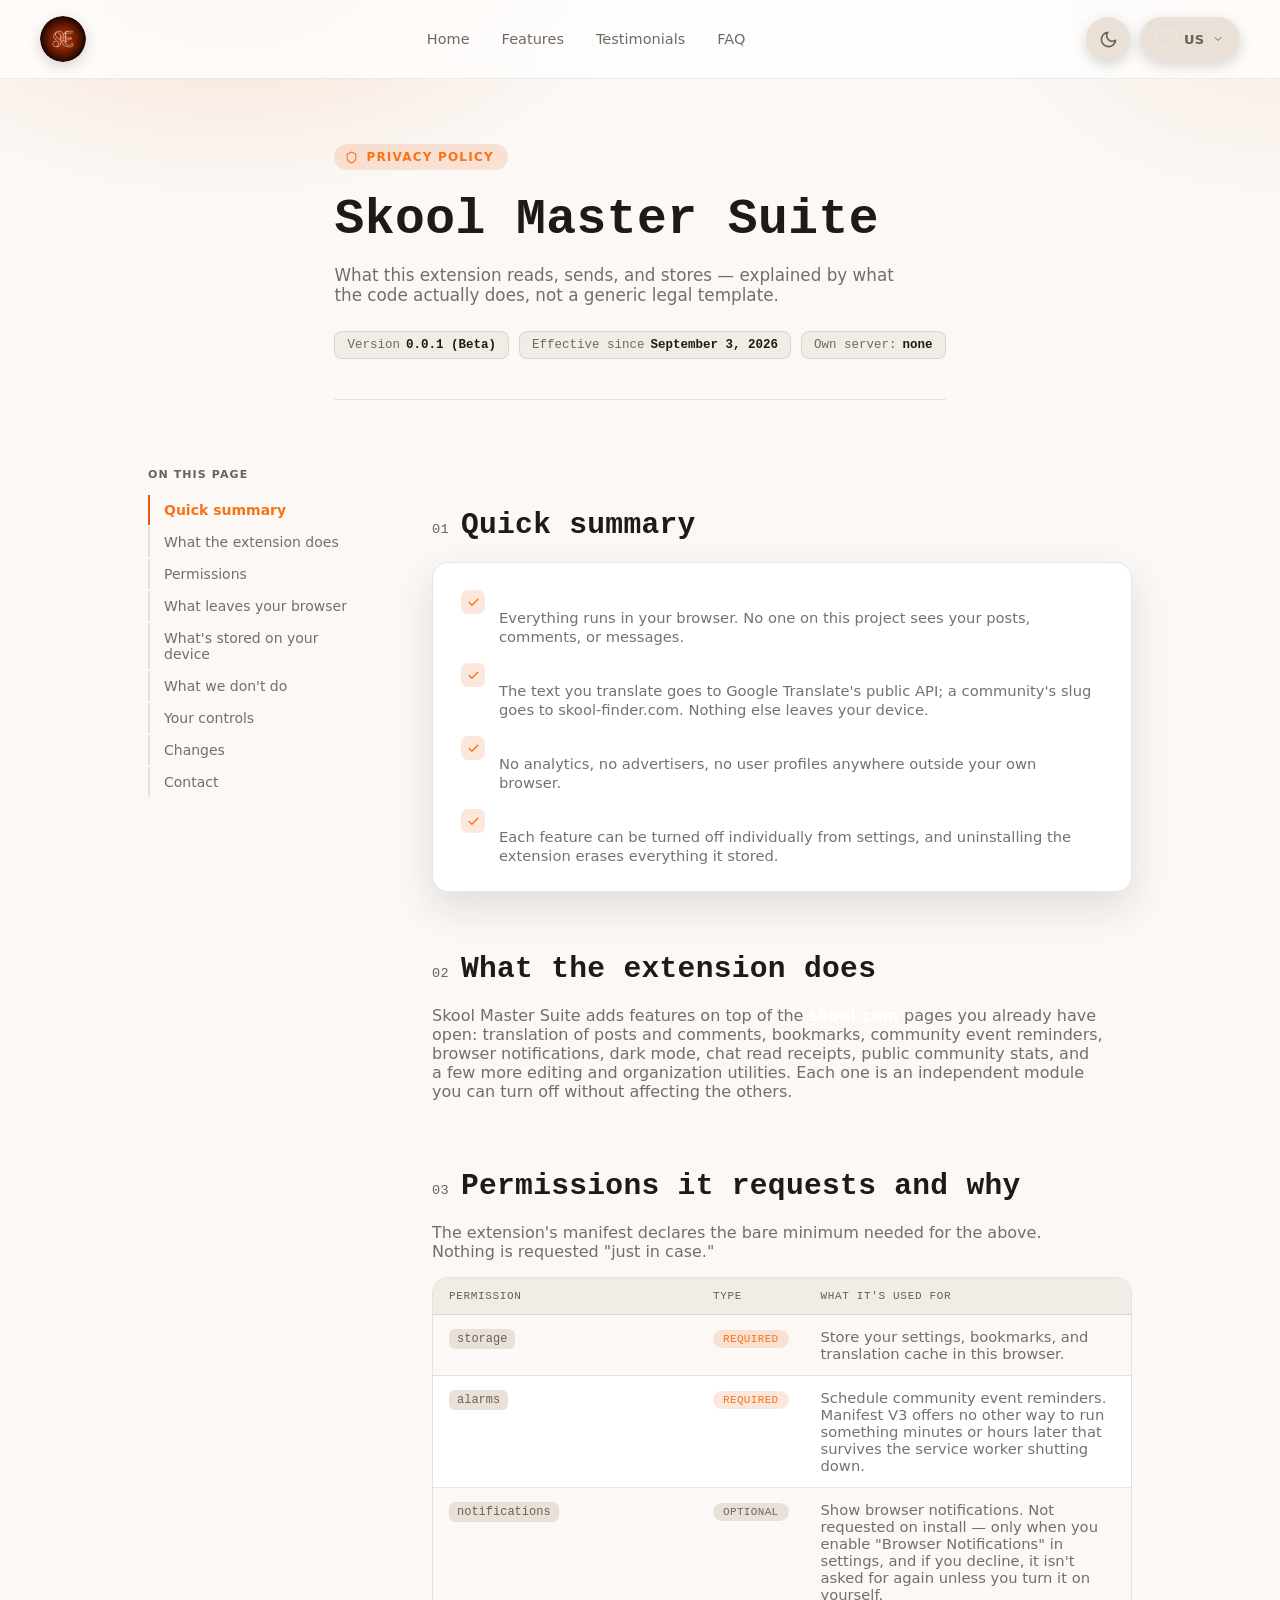
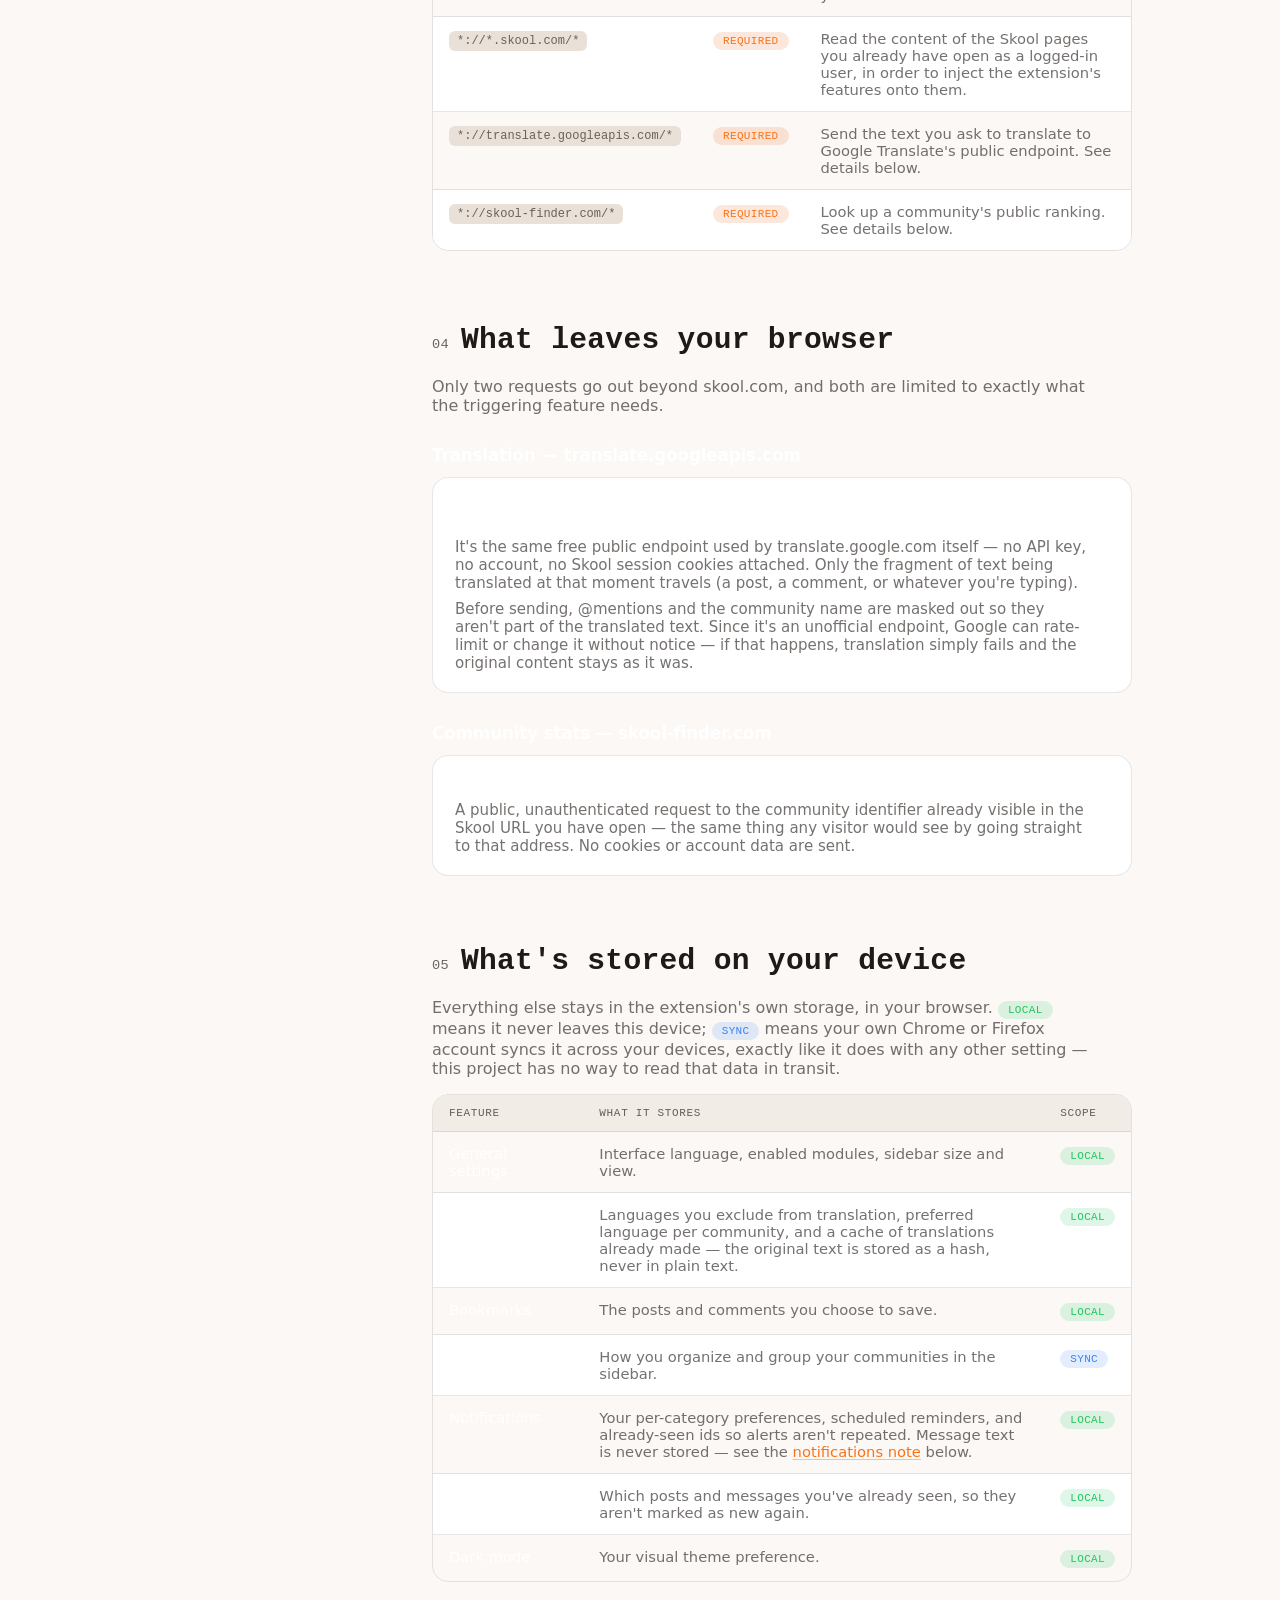
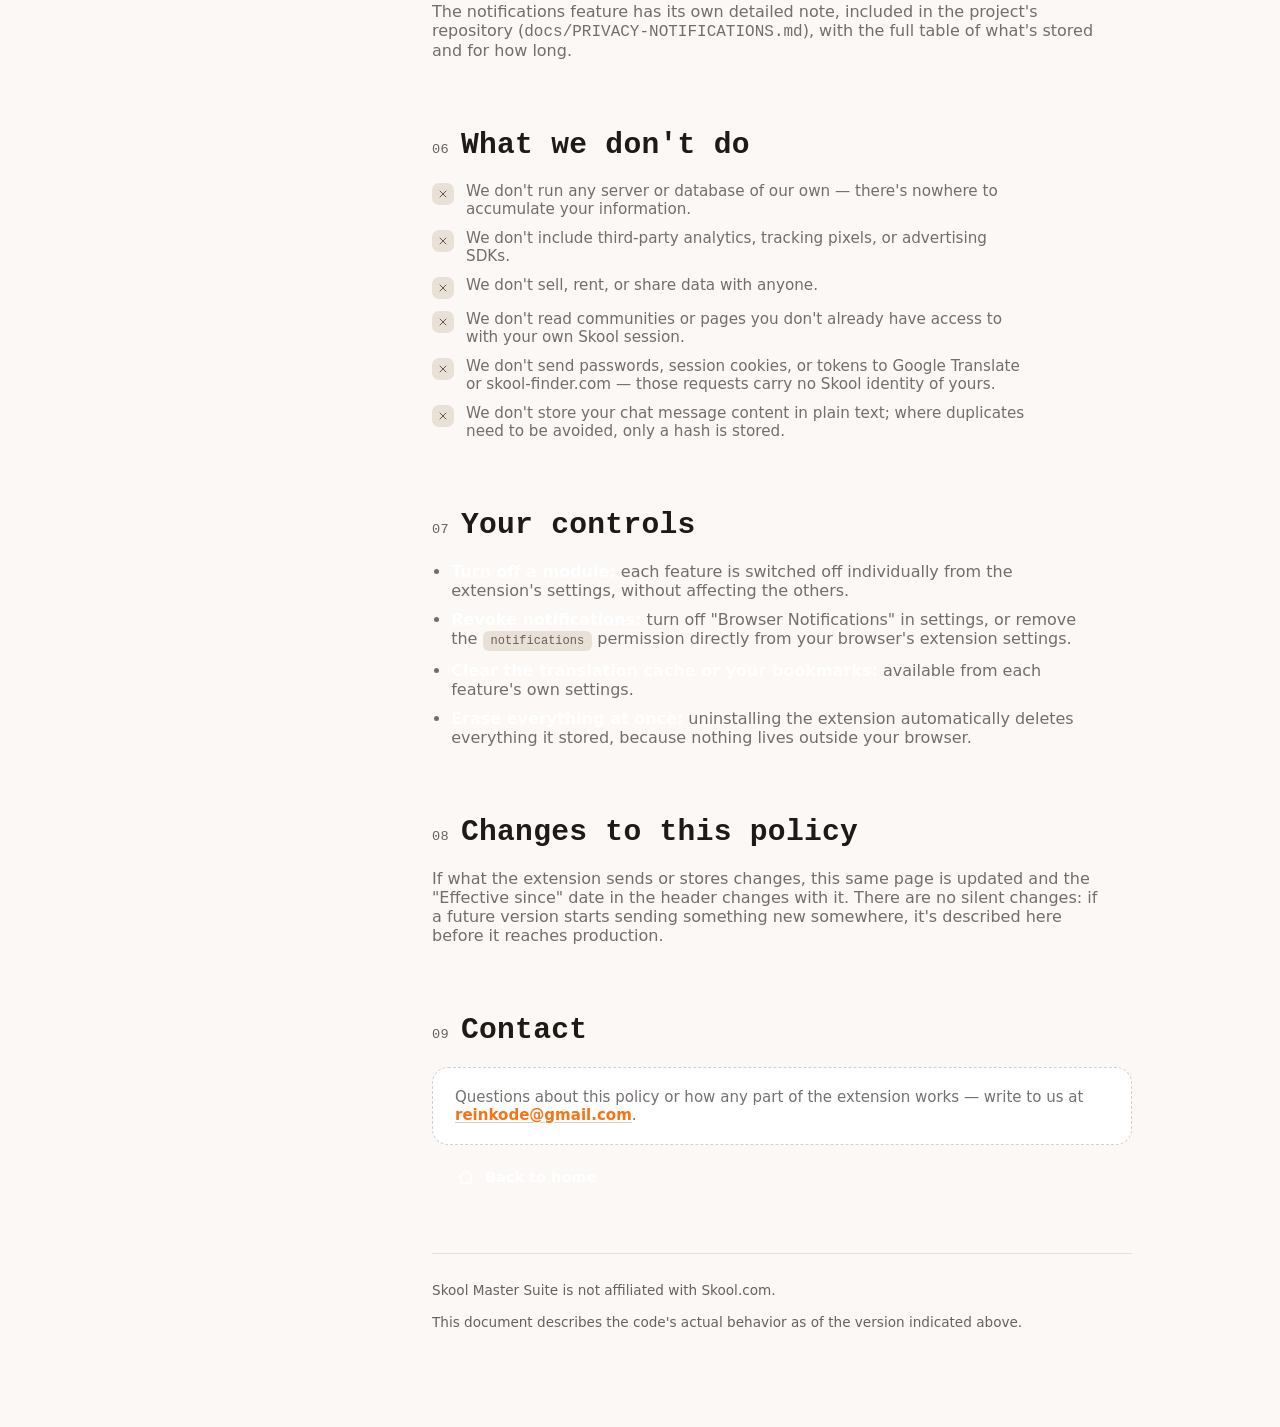
==== commit c99e2401: "Fix privacy.html contrast: bump --text-faint from .4/.42 to .68 Failing elements were span.num (the " ====
--- a/privacy.html
+++ b/privacy.html
@@ -1,95 +1,24 @@
 <!DOCTYPE html>
-<html lang="es">
+<html lang="en">
 <head>
 <meta charset="UTF-8">
 <meta name="viewport" content="width=device-width, initial-scale=1.0">
-<title>Política de Privacidad — Skool Suite Extension</title>
-
-<script src="assets/theme-init.js"></script>
+<title>Privacy Policy — Skool Suite Extension</title>
+<meta name="description" content="Privacy policy for Skool Master Suite: what the extension reads, sends, and stores, explained by what the code actually does. No servers of our own, no data sales.">
+
+<script>!function(){try{var t=localStorage.getItem("ssx-theme");"light"!==t&&"dark"!==t&&(t=window.matchMedia&&window.matchMedia("(prefers-color-scheme: light)").matches?"light":"dark"),document.documentElement.setAttribute("data-theme",t)}catch(t){}}();</script>
 
 <link rel="icon" type="image/x-icon" href="media/favicon.ico">
 <link rel="shortcut icon" href="media/favicon.ico">
 
 <link rel="preconnect" href="https://fonts.gstatic.com" crossorigin>
-<link rel="preconnect" href="https://db.onlinewebfonts.com">
-<link rel="preconnect" href="https://fonts.googleapis.com">
-<link rel="dns-prefetch" href="https://fonts.googleapis.com">
-
-<link rel="preload" href="https://fonts.gstatic.com/s/inter/v20/UcCO3FwrK3iLTeHuS_nVMrMxCp50SjIw2boKoduKmMEVuLyfMZg.ttf" as="font" type="font/ttf" crossorigin>
-<link rel="preload" href="https://fonts.gstatic.com/s/ibmplexmono/v20/-F63fjptAgt5VM-kVkqdyU8n5ig.ttf" as="font" type="font/ttf" crossorigin>
-
-<style>
-@font-face {
-  font-family: 'IBM Plex Mono';
-  font-style: normal;
-  font-weight: 400;
-  font-display: swap;
-  src: url(https://fonts.gstatic.com/s/ibmplexmono/v20/-F63fjptAgt5VM-kVkqdyU8n5ig.ttf) format('truetype');
-}
-@font-face {
-  font-family: 'IBM Plex Mono';
-  font-style: normal;
-  font-weight: 500;
-  font-display: swap;
-  src: url(https://fonts.gstatic.com/s/ibmplexmono/v20/-F6qfjptAgt5VM-kVkqdyU8n3twJ8lc.ttf) format('truetype');
-}
-@font-face {
-  font-family: 'IBM Plex Mono';
-  font-style: normal;
-  font-weight: 600;
-  font-display: swap;
-  src: url(https://fonts.gstatic.com/s/ibmplexmono/v20/-F6qfjptAgt5VM-kVkqdyU8n3vAO8lc.ttf) format('truetype');
-}
-@font-face {
-  font-family: 'Inter';
-  font-style: normal;
-  font-weight: 400;
-  font-display: swap;
-  src: url(https://fonts.gstatic.com/s/inter/v20/UcCO3FwrK3iLTeHuS_nVMrMxCp50SjIw2boKoduKmMEVuLyfMZg.ttf) format('truetype');
-}
-@font-face {
-  font-family: 'Inter';
-  font-style: normal;
-  font-weight: 500;
-  font-display: swap;
-  src: url(https://fonts.gstatic.com/s/inter/v20/UcCO3FwrK3iLTeHuS_nVMrMxCp50SjIw2boKoduKmMEVuI6fMZg.ttf) format('truetype');
-}
-@font-face {
-  font-family: 'Inter';
-  font-style: normal;
-  font-weight: 600;
-  font-display: swap;
-  src: url(https://fonts.gstatic.com/s/inter/v20/UcCO3FwrK3iLTeHuS_nVMrMxCp50SjIw2boKoduKmMEVuGKYMZg.ttf) format('truetype');
-}
-@font-face {
-  font-family: 'Inter';
-  font-style: normal;
-  font-weight: 700;
-  font-display: swap;
-  src: url(https://fonts.gstatic.com/s/inter/v20/UcCO3FwrK3iLTeHuS_nVMrMxCp50SjIw2boKoduKmMEVuFuYMZg.ttf) format('truetype');
-}
-@font-face {
-  font-family: 'Poppins';
-  font-style: normal;
-  font-weight: 700;
-  font-display: swap;
-  src: url(https://fonts.gstatic.com/s/poppins/v24/pxiByp8kv8JHgFVrLCz7V1s.ttf) format('truetype');
-}
-@font-face {
-  font-family: 'Poppins';
-  font-style: normal;
-  font-weight: 800;
-  font-display: swap;
-  src: url(https://fonts.gstatic.com/s/poppins/v24/pxiByp8kv8JHgFVrLDD4V1s.ttf) format('truetype');
-}
-@font-face {
-  font-family: 'Poppins';
-  font-style: normal;
-  font-weight: 900;
-  font-display: swap;
-  src: url(https://fonts.gstatic.com/s/poppins/v24/pxiByp8kv8JHgFVrLBT5V1s.ttf) format('truetype');
-}
-</style>
+<link rel="preconnect" href="https://db.onlinewebfonts.com" crossorigin>
+
+<link rel="preload" href="https://fonts.gstatic.com/s/inter/v20/UcC73FwrK3iLTeHuS_nVMrMxCp50SjIa1ZL7.woff2" as="font" type="font/woff2" crossorigin>
+<link rel="preload" href="https://fonts.gstatic.com/s/ibmplexmono/v20/-F63fjptAgt5VM-kVkqdyU8n1i8q1w.woff2" as="font" type="font/woff2" crossorigin>
+<link rel="preload" href="https://db.onlinewebfonts.com/t/8cb707a9b8a73f8a7403336b861c3074.woff2" as="font" type="font/woff2" crossorigin>
+
+<style>@font-face{font-family:'IBM Plex Mono';font-style:normal;font-weight:400;font-display:swap;src:url(https://fonts.gstatic.com/s/ibmplexmono/v20/-F63fjptAgt5VM-kVkqdyU8n1iIq129k.woff2) format('woff2');unicode-range:U+0460-052F,U+1C80-1C8A,U+20B4,U+2DE0-2DFF,U+A640-A69F,U+FE2E-FE2F}@font-face{font-family:'IBM Plex Mono';font-style:normal;font-weight:400;font-display:swap;src:url(https://fonts.gstatic.com/s/ibmplexmono/v20/-F63fjptAgt5VM-kVkqdyU8n1isq129k.woff2) format('woff2');unicode-range:U+0301,U+0400-045F,U+0490-0491,U+04B0-04B1,U+2116}@font-face{font-family:'IBM Plex Mono';font-style:normal;font-weight:400;font-display:swap;src:url(https://fonts.gstatic.com/s/ibmplexmono/v20/-F63fjptAgt5VM-kVkqdyU8n1iAq129k.woff2) format('woff2');unicode-range:U+0102-0103,U+0110-0111,U+0128-0129,U+0168-0169,U+01A0-01A1,U+01AF-01B0,U+0300-0301,U+0303-0304,U+0308-0309,U+0323,U+0329,U+1EA0-1EF9,U+20AB}@font-face{font-family:'IBM Plex Mono';font-style:normal;font-weight:400;font-display:swap;src:url(https://fonts.gstatic.com/s/ibmplexmono/v20/-F63fjptAgt5VM-kVkqdyU8n1iEq129k.woff2) format('woff2');unicode-range:U+0100-02BA,U+02BD-02C5,U+02C7-02CC,U+02CE-02D7,U+02DD-02FF,U+0304,U+0308,U+0329,U+1D00-1DBF,U+1E00-1E9F,U+1EF2-1EFF,U+2020,U+20A0-20AB,U+20AD-20C0,U+2113,U+2C60-2C7F,U+A720-A7FF}@font-face{font-family:'IBM Plex Mono';font-style:normal;font-weight:400;font-display:swap;src:url(https://fonts.gstatic.com/s/ibmplexmono/v20/-F63fjptAgt5VM-kVkqdyU8n1i8q1w.woff2) format('woff2');unicode-range:U+0000-00FF,U+0131,U+0152-0153,U+02BB-02BC,U+02C6,U+02DA,U+02DC,U+0304,U+0308,U+0329,U+2000-206F,U+20AC,U+2122,U+2191,U+2193,U+2212,U+2215,U+FEFF,U+FFFD}@font-face{font-family:'IBM Plex Mono';font-style:normal;font-weight:500;font-display:swap;src:url(https://fonts.gstatic.com/s/ibmplexmono/v20/-F6qfjptAgt5VM-kVkqdyU8n3twJwl1FgtIU.woff2) format('woff2');unicode-range:U+0460-052F,U+1C80-1C8A,U+20B4,U+2DE0-2DFF,U+A640-A69F,U+FE2E-FE2F}@font-face{font-family:'IBM Plex Mono';font-style:normal;font-weight:500;font-display:swap;src:url(https://fonts.gstatic.com/s/ibmplexmono/v20/-F6qfjptAgt5VM-kVkqdyU8n3twJwlRFgtIU.woff2) format('woff2');unicode-range:U+0301,U+0400-045F,U+0490-0491,U+04B0-04B1,U+2116}@font-face{font-family:'IBM Plex Mono';font-style:normal;font-weight:500;font-display:swap;src:url(https://fonts.gstatic.com/s/ibmplexmono/v20/-F6qfjptAgt5VM-kVkqdyU8n3twJwl9FgtIU.woff2) format('woff2');unicode-range:U+0102-0103,U+0110-0111,U+0128-0129,U+0168-0169,U+01A0-01A1,U+01AF-01B0,U+0300-0301,U+0303-0304,U+0308-0309,U+0323,U+0329,U+1EA0-1EF9,U+20AB}@font-face{font-family:'IBM Plex Mono';font-style:normal;font-weight:500;font-display:swap;src:url(https://fonts.gstatic.com/s/ibmplexmono/v20/-F6qfjptAgt5VM-kVkqdyU8n3twJwl5FgtIU.woff2) format('woff2');unicode-range:U+0100-02BA,U+02BD-02C5,U+02C7-02CC,U+02CE-02D7,U+02DD-02FF,U+0304,U+0308,U+0329,U+1D00-1DBF,U+1E00-1E9F,U+1EF2-1EFF,U+2020,U+20A0-20AB,U+20AD-20C0,U+2113,U+2C60-2C7F,U+A720-A7FF}@font-face{font-family:'IBM Plex Mono';font-style:normal;font-weight:500;font-display:swap;src:url(https://fonts.gstatic.com/s/ibmplexmono/v20/-F6qfjptAgt5VM-kVkqdyU8n3twJwlBFgg.woff2) format('woff2');unicode-range:U+0000-00FF,U+0131,U+0152-0153,U+02BB-02BC,U+02C6,U+02DA,U+02DC,U+0304,U+0308,U+0329,U+2000-206F,U+20AC,U+2122,U+2191,U+2193,U+2212,U+2215,U+FEFF,U+FFFD}@font-face{font-family:'IBM Plex Mono';font-style:normal;font-weight:600;font-display:swap;src:url(https://fonts.gstatic.com/s/ibmplexmono/v20/-F6qfjptAgt5VM-kVkqdyU8n3vAOwl1FgtIU.woff2) format('woff2');unicode-range:U+0460-052F,U+1C80-1C8A,U+20B4,U+2DE0-2DFF,U+A640-A69F,U+FE2E-FE2F}@font-face{font-family:'IBM Plex Mono';font-style:normal;font-weight:600;font-display:swap;src:url(https://fonts.gstatic.com/s/ibmplexmono/v20/-F6qfjptAgt5VM-kVkqdyU8n3vAOwlRFgtIU.woff2) format('woff2');unicode-range:U+0301,U+0400-045F,U+0490-0491,U+04B0-04B1,U+2116}@font-face{font-family:'IBM Plex Mono';font-style:normal;font-weight:600;font-display:swap;src:url(https://fonts.gstatic.com/s/ibmplexmono/v20/-F6qfjptAgt5VM-kVkqdyU8n3vAOwl9FgtIU.woff2) format('woff2');unicode-range:U+0102-0103,U+0110-0111,U+0128-0129,U+0168-0169,U+01A0-01A1,U+01AF-01B0,U+0300-0301,U+0303-0304,U+0308-0309,U+0323,U+0329,U+1EA0-1EF9,U+20AB}@font-face{font-family:'IBM Plex Mono';font-style:normal;font-weight:600;font-display:swap;src:url(https://fonts.gstatic.com/s/ibmplexmono/v20/-F6qfjptAgt5VM-kVkqdyU8n3vAOwl5FgtIU.woff2) format('woff2');unicode-range:U+0100-02BA,U+02BD-02C5,U+02C7-02CC,U+02CE-02D7,U+02DD-02FF,U+0304,U+0308,U+0329,U+1D00-1DBF,U+1E00-1E9F,U+1EF2-1EFF,U+2020,U+20A0-20AB,U+20AD-20C0,U+2113,U+2C60-2C7F,U+A720-A7FF}@font-face{font-family:'IBM Plex Mono';font-style:normal;font-weight:600;font-display:swap;src:url(https://fonts.gstatic.com/s/ibmplexmono/v20/-F6qfjptAgt5VM-kVkqdyU8n3vAOwlBFgg.woff2) format('woff2');unicode-range:U+0000-00FF,U+0131,U+0152-0153,U+02BB-02BC,U+02C6,U+02DA,U+02DC,U+0304,U+0308,U+0329,U+2000-206F,U+20AC,U+2122,U+2191,U+2193,U+2212,U+2215,U+FEFF,U+FFFD}@font-face{font-family:Inter;font-style:normal;font-weight:400;font-display:swap;src:url(https://fonts.gstatic.com/s/inter/v20/UcC73FwrK3iLTeHuS_nVMrMxCp50SjIa2JL7SUc.woff2) format('woff2');unicode-range:U+0460-052F,U+1C80-1C8A,U+20B4,U+2DE0-2DFF,U+A640-A69F,U+FE2E-FE2F}@font-face{font-family:Inter;font-style:normal;font-weight:400;font-display:swap;src:url(https://fonts.gstatic.com/s/inter/v20/UcC73FwrK3iLTeHuS_nVMrMxCp50SjIa0ZL7SUc.woff2) format('woff2');unicode-range:U+0301,U+0400-045F,U+0490-0491,U+04B0-04B1,U+2116}@font-face{font-family:Inter;font-style:normal;font-weight:400;font-display:swap;src:url(https://fonts.gstatic.com/s/inter/v20/UcC73FwrK3iLTeHuS_nVMrMxCp50SjIa2pL7SUc.woff2) format('woff2');unicode-range:U+0102-0103,U+0110-0111,U+0128-0129,U+0168-0169,U+01A0-01A1,U+01AF-01B0,U+0300-0301,U+0303-0304,U+0308-0309,U+0323,U+0329,U+1EA0-1EF9,U+20AB}@font-face{font-family:Inter;font-style:normal;font-weight:400;font-display:swap;src:url(https://fonts.gstatic.com/s/inter/v20/UcC73FwrK3iLTeHuS_nVMrMxCp50SjIa25L7SUc.woff2) format('woff2');unicode-range:U+0100-02BA,U+02BD-02C5,U+02C7-02CC,U+02CE-02D7,U+02DD-02FF,U+0304,U+0308,U+0329,U+1D00-1DBF,U+1E00-1E9F,U+1EF2-1EFF,U+2020,U+20A0-20AB,U+20AD-20C0,U+2113,U+2C60-2C7F,U+A720-A7FF}@font-face{font-family:Inter;font-style:normal;font-weight:400;font-display:swap;src:url(https://fonts.gstatic.com/s/inter/v20/UcC73FwrK3iLTeHuS_nVMrMxCp50SjIa1ZL7.woff2) format('woff2');unicode-range:U+0000-00FF,U+0131,U+0152-0153,U+02BB-02BC,U+02C6,U+02DA,U+02DC,U+0304,U+0308,U+0329,U+2000-206F,U+20AC,U+2122,U+2191,U+2193,U+2212,U+2215,U+FEFF,U+FFFD}@font-face{font-family:Inter;font-style:normal;font-weight:500;font-display:swap;src:url(https://fonts.gstatic.com/s/inter/v20/UcC73FwrK3iLTeHuS_nVMrMxCp50SjIa2JL7SUc.woff2) format('woff2');unicode-range:U+0460-052F,U+1C80-1C8A,U+20B4,U+2DE0-2DFF,U+A640-A69F,U+FE2E-FE2F}@font-face{font-family:Inter;font-style:normal;font-weight:500;font-display:swap;src:url(https://fonts.gstatic.com/s/inter/v20/UcC73FwrK3iLTeHuS_nVMrMxCp50SjIa0ZL7SUc.woff2) format('woff2');unicode-range:U+0301,U+0400-045F,U+0490-0491,U+04B0-04B1,U+2116}@font-face{font-family:Inter;font-style:normal;font-weight:500;font-display:swap;src:url(https://fonts.gstatic.com/s/inter/v20/UcC73FwrK3iLTeHuS_nVMrMxCp50SjIa2pL7SUc.woff2) format('woff2');unicode-range:U+0102-0103,U+0110-0111,U+0128-0129,U+0168-0169,U+01A0-01A1,U+01AF-01B0,U+0300-0301,U+0303-0304,U+0308-0309,U+0323,U+0329,U+1EA0-1EF9,U+20AB}@font-face{font-family:Inter;font-style:normal;font-weight:500;font-display:swap;src:url(https://fonts.gstatic.com/s/inter/v20/UcC73FwrK3iLTeHuS_nVMrMxCp50SjIa25L7SUc.woff2) format('woff2');unicode-range:U+0100-02BA,U+02BD-02C5,U+02C7-02CC,U+02CE-02D7,U+02DD-02FF,U+0304,U+0308,U+0329,U+1D00-1DBF,U+1E00-1E9F,U+1EF2-1EFF,U+2020,U+20A0-20AB,U+20AD-20C0,U+2113,U+2C60-2C7F,U+A720-A7FF}@font-face{font-family:Inter;font-style:normal;font-weight:500;font-display:swap;src:url(https://fonts.gstatic.com/s/inter/v20/UcC73FwrK3iLTeHuS_nVMrMxCp50SjIa1ZL7.woff2) format('woff2');unicode-range:U+0000-00FF,U+0131,U+0152-0153,U+02BB-02BC,U+02C6,U+02DA,U+02DC,U+0304,U+0308,U+0329,U+2000-206F,U+20AC,U+2122,U+2191,U+2193,U+2212,U+2215,U+FEFF,U+FFFD}@font-face{font-family:Inter;font-style:normal;font-weight:600;font-display:swap;src:url(https://fonts.gstatic.com/s/inter/v20/UcC73FwrK3iLTeHuS_nVMrMxCp50SjIa2JL7SUc.woff2) format('woff2');unicode-range:U+0460-052F,U+1C80-1C8A,U+20B4,U+2DE0-2DFF,U+A640-A69F,U+FE2E-FE2F}@font-face{font-family:Inter;font-style:normal;font-weight:600;font-display:swap;src:url(https://fonts.gstatic.com/s/inter/v20/UcC73FwrK3iLTeHuS_nVMrMxCp50SjIa0ZL7SUc.woff2) format('woff2');unicode-range:U+0301,U+0400-045F,U+0490-0491,U+04B0-04B1,U+2116}@font-face{font-family:Inter;font-style:normal;font-weight:600;font-display:swap;src:url(https://fonts.gstatic.com/s/inter/v20/UcC73FwrK3iLTeHuS_nVMrMxCp50SjIa2pL7SUc.woff2) format('woff2');unicode-range:U+0102-0103,U+0110-0111,U+0128-0129,U+0168-0169,U+01A0-01A1,U+01AF-01B0,U+0300-0301,U+0303-0304,U+0308-0309,U+0323,U+0329,U+1EA0-1EF9,U+20AB}@font-face{font-family:Inter;font-style:normal;font-weight:600;font-display:swap;src:url(https://fonts.gstatic.com/s/inter/v20/UcC73FwrK3iLTeHuS_nVMrMxCp50SjIa25L7SUc.woff2) format('woff2');unicode-range:U+0100-02BA,U+02BD-02C5,U+02C7-02CC,U+02CE-02D7,U+02DD-02FF,U+0304,U+0308,U+0329,U+1D00-1DBF,U+1E00-1E9F,U+1EF2-1EFF,U+2020,U+20A0-20AB,U+20AD-20C0,U+2113,U+2C60-2C7F,U+A720-A7FF}@font-face{font-family:Inter;font-style:normal;font-weight:600;font-display:swap;src:url(https://fonts.gstatic.com/s/inter/v20/UcC73FwrK3iLTeHuS_nVMrMxCp50SjIa1ZL7.woff2) format('woff2');unicode-range:U+0000-00FF,U+0131,U+0152-0153,U+02BB-02BC,U+02C6,U+02DA,U+02DC,U+0304,U+0308,U+0329,U+2000-206F,U+20AC,U+2122,U+2191,U+2193,U+2212,U+2215,U+FEFF,U+FFFD}@font-face{font-family:Inter;font-style:normal;font-weight:700;font-display:swap;src:url(https://fonts.gstatic.com/s/inter/v20/UcC73FwrK3iLTeHuS_nVMrMxCp50SjIa2JL7SUc.woff2) format('woff2');unicode-range:U+0460-052F,U+1C80-1C8A,U+20B4,U+2DE0-2DFF,U+A640-A69F,U+FE2E-FE2F}@font-face{font-family:Inter;font-style:normal;font-weight:700;font-display:swap;src:url(https://fonts.gstatic.com/s/inter/v20/UcC73FwrK3iLTeHuS_nVMrMxCp50SjIa0ZL7SUc.woff2) format('woff2');unicode-range:U+0301,U+0400-045F,U+0490-0491,U+04B0-04B1,U+2116}@font-face{font-family:Inter;font-style:normal;font-weight:700;font-display:swap;src:url(https://fonts.gstatic.com/s/inter/v20/UcC73FwrK3iLTeHuS_nVMrMxCp50SjIa2pL7SUc.woff2) format('woff2');unicode-range:U+0102-0103,U+0110-0111,U+0128-0129,U+0168-0169,U+01A0-01A1,U+01AF-01B0,U+0300-0301,U+0303-0304,U+0308-0309,U+0323,U+0329,U+1EA0-1EF9,U+20AB}@font-face{font-family:Inter;font-style:normal;font-weight:700;font-display:swap;src:url(https://fonts.gstatic.com/s/inter/v20/UcC73FwrK3iLTeHuS_nVMrMxCp50SjIa25L7SUc.woff2) format('woff2');unicode-range:U+0100-02BA,U+02BD-02C5,U+02C7-02CC,U+02CE-02D7,U+02DD-02FF,U+0304,U+0308,U+0329,U+1D00-1DBF,U+1E00-1E9F,U+1EF2-1EFF,U+2020,U+20A0-20AB,U+20AD-20C0,U+2113,U+2C60-2C7F,U+A720-A7FF}@font-face{font-family:Inter;font-style:normal;font-weight:700;font-display:swap;src:url(https://fonts.gstatic.com/s/inter/v20/UcC73FwrK3iLTeHuS_nVMrMxCp50SjIa1ZL7.woff2) format('woff2');unicode-range:U+0000-00FF,U+0131,U+0152-0153,U+02BB-02BC,U+02C6,U+02DA,U+02DC,U+0304,U+0308,U+0329,U+2000-206F,U+20AC,U+2122,U+2191,U+2193,U+2212,U+2215,U+FEFF,U+FFFD}@font-face{font-family:Poppins;font-style:normal;font-weight:700;font-display:swap;src:url(https://fonts.gstatic.com/s/poppins/v24/pxiByp8kv8JHgFVrLCz7Z11lFc-K.woff2) format('woff2');unicode-range:U+0900-097F,U+1CD0-1CF9,U+200C-200D,U+20A8,U+20B9,U+20F0,U+25CC,U+A830-A839,U+A8E0-A8FF,U+11B00-11B09}@font-face{font-family:Poppins;font-style:normal;font-weight:700;font-display:swap;src:url(https://fonts.gstatic.com/s/poppins/v24/pxiByp8kv8JHgFVrLCz7Z1JlFc-K.woff2) format('woff2');unicode-range:U+0100-02BA,U+02BD-02C5,U+02C7-02CC,U+02CE-02D7,U+02DD-02FF,U+0304,U+0308,U+0329,U+1D00-1DBF,U+1E00-1E9F,U+1EF2-1EFF,U+2020,U+20A0-20AB,U+20AD-20C0,U+2113,U+2C60-2C7F,U+A720-A7FF}@font-face{font-family:Poppins;font-style:normal;font-weight:700;font-display:swap;src:url(https://fonts.gstatic.com/s/poppins/v24/pxiByp8kv8JHgFVrLCz7Z1xlFQ.woff2) format('woff2');unicode-range:U+0000-00FF,U+0131,U+0152-0153,U+02BB-02BC,U+02C6,U+02DA,U+02DC,U+0304,U+0308,U+0329,U+2000-206F,U+20AC,U+2122,U+2191,U+2193,U+2212,U+2215,U+FEFF,U+FFFD}@font-face{font-family:Poppins;font-style:normal;font-weight:800;font-display:swap;src:url(https://fonts.gstatic.com/s/poppins/v24/pxiByp8kv8JHgFVrLDD4Z11lFc-K.woff2) format('woff2');unicode-range:U+0900-097F,U+1CD0-1CF9,U+200C-200D,U+20A8,U+20B9,U+20F0,U+25CC,U+A830-A839,U+A8E0-A8FF,U+11B00-11B09}@font-face{font-family:Poppins;font-style:normal;font-weight:800;font-display:swap;src:url(https://fonts.gstatic.com/s/poppins/v24/pxiByp8kv8JHgFVrLDD4Z1JlFc-K.woff2) format('woff2');unicode-range:U+0100-02BA,U+02BD-02C5,U+02C7-02CC,U+02CE-02D7,U+02DD-02FF,U+0304,U+0308,U+0329,U+1D00-1DBF,U+1E00-1E9F,U+1EF2-1EFF,U+2020,U+20A0-20AB,U+20AD-20C0,U+2113,U+2C60-2C7F,U+A720-A7FF}@font-face{font-family:Poppins;font-style:normal;font-weight:800;font-display:swap;src:url(https://fonts.gstatic.com/s/poppins/v24/pxiByp8kv8JHgFVrLDD4Z1xlFQ.woff2) format('woff2');unicode-range:U+0000-00FF,U+0131,U+0152-0153,U+02BB-02BC,U+02C6,U+02DA,U+02DC,U+0304,U+0308,U+0329,U+2000-206F,U+20AC,U+2122,U+2191,U+2193,U+2212,U+2215,U+FEFF,U+FFFD}@font-face{font-family:Poppins;font-style:normal;font-weight:900;font-display:swap;src:url(https://fonts.gstatic.com/s/poppins/v24/pxiByp8kv8JHgFVrLBT5Z11lFc-K.woff2) format('woff2');unicode-range:U+0900-097F,U+1CD0-1CF9,U+200C-200D,U+20A8,U+20B9,U+20F0,U+25CC,U+A830-A839,U+A8E0-A8FF,U+11B00-11B09}@font-face{font-family:Poppins;font-style:normal;font-weight:900;font-display:swap;src:url(https://fonts.gstatic.com/s/poppins/v24/pxiByp8kv8JHgFVrLBT5Z1JlFc-K.woff2) format('woff2');unicode-range:U+0100-02BA,U+02BD-02C5,U+02C7-02CC,U+02CE-02D7,U+02DD-02FF,U+0304,U+0308,U+0329,U+1D00-1DBF,U+1E00-1E9F,U+1EF2-1EFF,U+2020,U+20A0-20AB,U+20AD-20C0,U+2113,U+2C60-2C7F,U+A720-A7FF}@font-face{font-family:Poppins;font-style:normal;font-weight:900;font-display:swap;src:url(https://fonts.gstatic.com/s/poppins/v24/pxiByp8kv8JHgFVrLBT5Z1xlFQ.woff2) format('woff2');unicode-range:U+0000-00FF,U+0131,U+0152-0153,U+02BB-02BC,U+02C6,U+02DA,U+02DC,U+0304,U+0308,U+0329,U+2000-206F,U+20AC,U+2122,U+2191,U+2193,U+2212,U+2215,U+FEFF,U+FFFD}</style>
 
 <link rel="preload" href="https://db.onlinewebfonts.com/c/8cb707a9b8a73f8a7403336b861c3074?family=BubbledotICG-FinePos&display=swap" as="style" onload="this.onload=null;this.rel='stylesheet'">
 <noscript><link href="https://db.onlinewebfonts.com/c/8cb707a9b8a73f8a7403336b861c3074?family=BubbledotICG-FinePos&display=swap" rel="stylesheet"></noscript>
@@ -97,327 +26,7 @@
 <link rel="preload" href="assets/site.css" as="style" onload="this.onload=null;this.rel='stylesheet'">
 <noscript><link href="assets/site.css" rel="stylesheet"></noscript>
 
-<style>
-  :root {
-    --bg: #000000;
-    --text: #ffffff;
-    --text-muted: rgba(255, 255, 255, 0.6);
-    --text-faint: rgba(255, 255, 255, 0.4);
-    --border: rgba(255, 255, 255, 0.08);
-    --border-strong: rgba(255, 255, 255, 0.18);
-    --surface: rgba(255, 255, 255, 0.03);
-    --surface-2: rgba(255, 255, 255, 0.05);
-    --surface-3: rgba(255, 255, 255, 0.08);
-    --accent-ink: #f97316;
-    --accent-soft: rgba(234, 88, 12, 0.14);
-    --good: #22c55e;
-    --good-soft: rgba(34, 197, 94, 0.14);
-    --info: #3b82f6;
-    --info-soft: rgba(59, 130, 246, 0.14);
-    --shadow: 0 16px 40px rgba(0, 0, 0, 0.45);
-    --radius: 16px;
-    --content-width: 700px;
-    --font-mono: "IBM Plex Mono", ui-monospace, SFMono-Regular, Menlo, monospace;
-  }
-
-  :root[data-theme="light"] {
-    --bg: #FBF8F5;
-    --text: #201A16;
-    --text-muted: rgba(32, 26, 22, 0.62);
-    --text-faint: rgba(32, 26, 22, 0.42);
-    --border: rgba(32, 26, 22, 0.1);
-    --border-strong: rgba(32, 26, 22, 0.2);
-    --surface: #FFFFFF;
-    --surface-2: #F1ECE6;
-    --surface-3: #E9E1D8;
-    --shadow: 0 16px 40px rgba(32, 26, 22, 0.12);
-  }
-
-  html, body {
-    background: var(--bg);
-    color: var(--text);
-    font-family: var(--font-sans);
-    -webkit-font-smoothing: antialiased;
-    -moz-osx-font-smoothing: grayscale;
-    text-rendering: optimizeLegibility;
-  }
-  body { overflow-x: hidden; }
-  ::selection { background: var(--accent-soft); color: var(--accent-ink); }
-
-  a { color: var(--accent-ink); text-decoration-color: var(--border-strong); text-underline-offset: 2px; }
-  a:hover { text-decoration-color: var(--accent-ink); }
-  a:focus-visible, button:focus-visible { outline: 2px solid var(--accent); outline-offset: 2px; }
-  code { font-family: var(--font-mono); }
-  strong { font-weight: 600; }
-  h1, h2, h3 { text-wrap: balance; letter-spacing: -0.01em; }
-
-  .bg-glow {
-    position: fixed;
-    inset: 0;
-    z-index: 0;
-    pointer-events: none;
-    background:
-      radial-gradient(680px 420px at 18% -6%, rgba(234, 88, 12, 0.16), transparent 60%),
-      radial-gradient(520px 360px at 100% 0%, rgba(234, 88, 12, 0.08), transparent 55%);
-  }
-
-  /* ---------- Shell layout ---------- */
-  .shell {
-    position: relative;
-    z-index: 1;
-    max-width: 1180px;
-    margin: 0 auto;
-    padding: clamp(112px, 16vh, 150px) 32px 96px;
-    display: grid;
-    grid-template-columns: 220px minmax(0, var(--content-width));
-    gap: 64px;
-    justify-content: center;
-  }
-  @media (max-width: 880px) {
-    .shell { grid-template-columns: 1fr; gap: 32px; padding: clamp(100px, 16vh, 130px) 20px 64px; }
-  }
-
-  /* ---------- Doc header ---------- */
-  header.doc-head {
-    grid-column: 1 / -1;
-    max-width: var(--content-width);
-    margin: 0 auto;
-    padding-bottom: 40px;
-    border-bottom: 1px solid var(--border);
-  }
-  .eyebrow {
-    display: inline-flex;
-    align-items: center;
-    gap: 8px;
-    font-family: var(--font-sans);
-    font-size: 12px;
-    font-weight: 600;
-    letter-spacing: 0.1em;
-    text-transform: uppercase;
-    color: var(--accent-ink);
-    background: var(--accent-soft);
-    border-radius: 999px;
-    padding: 6px 14px 6px 11px;
-    margin-bottom: 22px;
-  }
-  .eyebrow svg { width: 13px; height: 13px; flex-shrink: 0; }
-  h1.doc-title {
-    font-family: var(--font-caption);
-    font-weight: 700;
-    font-size: clamp(2.1rem, 5vw, 3.1rem);
-    line-height: 1.15;
-    letter-spacing: 0.01em;
-    margin: 0 0 16px;
-  }
-  .doc-sub { color: var(--text-muted); font-size: 1.05rem; max-width: 54ch; margin: 0 0 26px; }
-  .meta-row { display: flex; flex-wrap: wrap; gap: 10px; }
-  .meta-chip {
-    font-family: var(--font-mono);
-    font-size: 12.5px;
-    color: var(--text-muted);
-    background: var(--surface-2);
-    border: 1px solid var(--border);
-    border-radius: 8px;
-    padding: 6px 12px;
-    display: inline-flex;
-    align-items: center;
-    gap: 6px;
-  }
-  .meta-chip b { color: var(--text); font-weight: 600; }
-
-  /* ---------- TOC rail ---------- */
-  nav.toc { position: sticky; top: 112px; align-self: start; padding-top: 4px; }
-  nav.toc .toc-label {
-    font-family: var(--font-sans);
-    font-size: 11px;
-    font-weight: 600;
-    letter-spacing: 0.1em;
-    text-transform: uppercase;
-    color: var(--text-faint);
-    margin-bottom: 14px;
-  }
-  nav.toc ol { list-style: none; margin: 0; padding: 0; display: flex; flex-direction: column; gap: 2px; }
-  nav.toc a {
-    display: block;
-    color: var(--text-muted);
-    text-decoration: none;
-    font-size: 14px;
-    padding: 7px 0 7px 14px;
-    border-left: 2px solid var(--border);
-    transition: color 0.15s ease, border-color 0.15s ease;
-  }
-  nav.toc a:hover { color: #fff; border-color: var(--border-strong); }
-  nav.toc a.active { color: var(--accent-ink); border-color: var(--accent); font-weight: 600; }
-  @media (max-width: 880px) {
-    nav.toc { position: static; margin-bottom: 8px; }
-    nav.toc ol { flex-direction: row; flex-wrap: wrap; gap: 8px; }
-    nav.toc a { border-left: none; border: 1px solid var(--border); border-radius: 999px; padding: 6px 13px; }
-    nav.toc a.active { background: var(--accent-soft); border-color: var(--accent); }
-  }
-
-  /* ---------- Main content ---------- */
-  main { min-width: 0; }
-  section { padding-top: 52px; scroll-margin-top: 100px; }
-  section:first-of-type { padding-top: 44px; }
-  h2 { font-family: var(--font-caption); font-weight: 700; font-size: clamp(1.5rem, 3vw, 1.85rem); display: flex; align-items: baseline; gap: 12px; margin: 0 0 20px; letter-spacing: 0.01em; }
-  h2 .num { font-family: var(--font-mono); font-size: 0.85rem; color: var(--text-faint); font-weight: 500; }
-  h3 { font-family: var(--font-sans); font-weight: 600; font-size: 1.05rem; margin: 30px 0 12px; color: #fff; }
-  p { margin: 0 0 16px; max-width: 66ch; color: var(--text-muted); }
-  ul.plain { margin: 0 0 16px; padding-left: 1.2em; }
-  ul.plain li { margin-bottom: 10px; max-width: 62ch; color: var(--text-muted); }
-  ul.plain strong, p strong { color: #fff; }
-
-  /* summary callout */
-  .summary-card {
-    background: var(--surface);
-    border: 1px solid var(--border);
-    border-radius: var(--radius);
-    box-shadow: var(--shadow);
-    padding: 26px 28px;
-    margin-bottom: 8px;
-    transition: border-color 0.3s ease;
-  }
-  .summary-card:hover { border-color: rgba(234, 88, 12, 0.3); }
-  .summary-card ul { list-style: none; margin: 0; padding: 0; display: grid; gap: 16px; }
-  .summary-card li { display: flex; gap: 14px; align-items: flex-start; max-width: none; }
-  .summary-card .ico {
-    flex-shrink: 0;
-    width: 24px; height: 24px;
-    border-radius: 7px;
-    background: var(--accent-soft);
-    color: var(--accent-ink);
-    display: flex; align-items: center; justify-content: center;
-    margin-top: 1px;
-  }
-  .summary-card .ico svg { width: 13px; height: 13px; }
-  .summary-card .txt strong { display: block; font-size: 0.98rem; color: #fff; }
-  .summary-card .txt span { color: var(--text-muted); font-size: 0.92rem; }
-
-  /* tables */
-  .table-wrap { overflow-x: auto; margin: 0 0 20px; border: 1px solid var(--border); border-radius: var(--radius); }
-  table { width: 100%; border-collapse: collapse; font-size: 0.92rem; min-width: 480px; }
-  thead th {
-    text-align: left;
-    font-family: var(--font-mono);
-    font-size: 11px;
-    letter-spacing: 0.06em;
-    text-transform: uppercase;
-    color: var(--text-faint);
-    font-weight: 500;
-    background: var(--surface-2);
-    padding: 12px 16px;
-    border-bottom: 1px solid var(--border);
-  }
-  tbody td { padding: 13px 16px; border-bottom: 1px solid var(--border); vertical-align: top; color: var(--text-muted); }
-  tbody tr:last-child td { border-bottom: none; }
-  tbody td:first-child { color: #fff; }
-  tbody tr:nth-child(even) { background: var(--surface); }
-
-  .chip {
-    display: inline-block;
-    font-family: var(--font-mono);
-    font-size: 12px;
-    font-weight: 500;
-    background: var(--pill-dark);
-    color: var(--sign-in-text);
-    border-radius: 6px;
-    padding: 3px 8px;
-    white-space: nowrap;
-  }
-  .tag {
-    display: inline-flex;
-    align-items: center;
-    font-family: var(--font-mono);
-    font-size: 11px;
-    font-weight: 500;
-    letter-spacing: 0.03em;
-    text-transform: uppercase;
-    border-radius: 999px;
-    padding: 3px 10px;
-  }
-  .tag-required { background: var(--accent-soft); color: var(--accent-ink); }
-  .tag-optional { background: var(--surface-3); color: var(--text-muted); }
-  .tag-local { background: var(--good-soft); color: var(--good); }
-  .tag-sync { background: var(--info-soft); color: var(--info); }
-
-  /* endpoint cards */
-  .endpoint {
-    background: var(--surface);
-    border: 1px solid var(--border);
-    border-radius: var(--radius);
-    padding: 20px 22px;
-    margin-bottom: 16px;
-    transition: border-color 0.3s ease;
-  }
-  .endpoint:hover { border-color: rgba(234, 88, 12, 0.25); }
-  .endpoint .url {
-    display: block;
-    font-family: var(--font-mono);
-    font-size: 13px;
-    color: #fff;
-    margin-bottom: 10px;
-    word-break: break-all;
-  }
-  .endpoint p { margin-bottom: 8px; font-size: 0.94rem; }
-  .endpoint p:last-child { margin-bottom: 0; }
-
-  /* not-collected list */
-  .not-list { display: grid; gap: 11px; margin: 0 0 16px; padding: 0; list-style: none; }
-  .not-list li { display: flex; gap: 12px; align-items: flex-start; font-size: 0.95rem; color: var(--text-muted); max-width: 62ch; }
-  .not-list .ico {
-    flex-shrink: 0;
-    width: 22px; height: 22px;
-    border-radius: 7px;
-    background: var(--surface-3);
-    color: var(--text-faint);
-    display: flex; align-items: center; justify-content: center;
-    margin-top: 1px;
-  }
-  .not-list svg { width: 12px; height: 12px; }
-
-  hr.div { border: none; border-top: 1px solid var(--border); margin: 52px 0 0; }
-
-  footer.doc-foot {
-    max-width: var(--content-width);
-    color: var(--text-faint);
-    font-size: 0.85rem;
-    padding-top: 28px;
-    display: flex; justify-content: space-between; gap: 16px; flex-wrap: wrap;
-  }
-
-  .contact-box {
-    border: 1px dashed var(--border-strong);
-    border-radius: var(--radius);
-    padding: 20px 22px;
-    color: var(--text-muted);
-    font-size: 0.94rem;
-    background: var(--surface);
-  }
-
-  /* bottom CTA */
-  .cta-home {
-    display: inline-flex;
-    align-items: center;
-    gap: 10px;
-    padding: 14px 24px;
-    border-radius: 14px;
-    font-family: var(--font-sans);
-    font-weight: 700;
-    font-size: 14.5px;
-    text-decoration: none;
-    border: 1.5px solid rgba(255, 255, 255, 0.25);
-    background: rgba(255, 255, 255, 0.05);
-    color: #fff;
-    transition: all 0.3s ease;
-    margin-top: 8px;
-  }
-  .cta-home svg { width: 18px; height: 18px; }
-  .cta-home:hover {
-    background: rgba(255, 255, 255, 0.12);
-    border-color: rgba(255, 255, 255, 0.5);
-    transform: translateY(-2px);
-  }
-</style>
+<style>:root{--bg:#000000;--text:#ffffff;--text-muted:rgba(255, 255, 255, 0.6);--text-faint:rgba(255, 255, 255, 0.68);--border:rgba(255, 255, 255, 0.08);--border-strong:rgba(255, 255, 255, 0.18);--surface:rgba(255, 255, 255, 0.03);--surface-2:rgba(255, 255, 255, 0.05);--surface-3:rgba(255, 255, 255, 0.08);--accent-ink:#f97316;--accent-soft:rgba(234, 88, 12, 0.14);--good:#22c55e;--good-soft:rgba(34, 197, 94, 0.14);--info:#3b82f6;--info-soft:rgba(59, 130, 246, 0.14);--shadow:0 16px 40px rgba(0, 0, 0, 0.45);--radius:16px;--content-width:700px;--font-mono:"IBM Plex Mono",ui-monospace,SFMono-Regular,Menlo,monospace}:root[data-theme=light]{--bg:#FBF8F5;--text:#201A16;--text-muted:rgba(32, 26, 22, 0.62);--text-faint:rgba(32, 26, 22, 0.68);--border:rgba(32, 26, 22, 0.1);--border-strong:rgba(32, 26, 22, 0.2);--surface:#FFFFFF;--surface-2:#F1ECE6;--surface-3:#E9E1D8;--shadow:0 16px 40px rgba(32, 26, 22, 0.12)}body,html{background:var(--bg);color:var(--text);font-family:var(--font-sans);-webkit-font-smoothing:antialiased;-moz-osx-font-smoothing:grayscale;text-rendering:optimizeLegibility}body{overflow-x:hidden}::selection{background:var(--accent-soft);color:var(--accent-ink)}a{color:var(--accent-ink);text-decoration-color:var(--border-strong);text-underline-offset:2px}a:hover{text-decoration-color:var(--accent-ink)}a:focus-visible,button:focus-visible{outline:2px solid var(--accent);outline-offset:2px}code{font-family:var(--font-mono)}strong{font-weight:600}h1,h2,h3{text-wrap:balance;letter-spacing:-.01em}.bg-glow{position:fixed;inset:0;z-index:0;pointer-events:none;background:radial-gradient(680px 420px at 18% -6%,rgba(234,88,12,.16),transparent 60%),radial-gradient(520px 360px at 100% 0,rgba(234,88,12,.08),transparent 55%)}.shell{position:relative;z-index:1;max-width:1180px;margin:0 auto;padding:clamp(112px,16vh,150px) 32px 96px;display:grid;grid-template-columns:220px minmax(0,var(--content-width));gap:64px;justify-content:center}@media (max-width:880px){.shell{grid-template-columns:1fr;gap:32px;padding:clamp(100px,16vh,130px) 20px 64px}}header.doc-head{grid-column:1/-1;max-width:var(--content-width);margin:0 auto;padding-bottom:40px;border-bottom:1px solid var(--border)}.eyebrow{display:inline-flex;align-items:center;gap:8px;font-family:var(--font-sans);font-size:12px;font-weight:600;letter-spacing:.1em;text-transform:uppercase;color:var(--accent-ink);background:var(--accent-soft);border-radius:999px;padding:6px 14px 6px 11px;margin-bottom:22px}.eyebrow svg{width:13px;height:13px;flex-shrink:0}h1.doc-title{font-family:var(--font-caption);font-weight:700;font-size:clamp(2.1rem, 5vw, 3.1rem);line-height:1.15;letter-spacing:.01em;margin:0 0 16px}.doc-sub{color:var(--text-muted);font-size:1.05rem;max-width:54ch;margin:0 0 26px}.meta-row{display:flex;flex-wrap:wrap;gap:10px}.meta-chip{font-family:var(--font-mono);font-size:12.5px;color:var(--text-muted);background:var(--surface-2);border:1px solid var(--border);border-radius:8px;padding:6px 12px;display:inline-flex;align-items:center;gap:6px}.meta-chip b{color:var(--text);font-weight:600}nav.toc{position:sticky;top:112px;align-self:start;padding-top:4px}nav.toc .toc-label{font-family:var(--font-sans);font-size:11px;font-weight:600;letter-spacing:.1em;text-transform:uppercase;color:var(--text-faint);margin-bottom:14px}nav.toc ol{list-style:none;margin:0;padding:0;display:flex;flex-direction:column;gap:2px}nav.toc a{display:block;color:var(--text-muted);text-decoration:none;font-size:14px;padding:7px 0 7px 14px;border-left:2px solid var(--border);transition:color .15s,border-color .15s}nav.toc a:hover{color:#fff;border-color:var(--border-strong)}nav.toc a.active{color:var(--accent-ink);border-color:var(--accent);font-weight:600}@media (max-width:880px){nav.toc{position:static;margin-bottom:8px}nav.toc ol{flex-direction:row;flex-wrap:wrap;gap:8px}nav.toc a{border-left:none;border:1px solid var(--border);border-radius:999px;padding:6px 13px}nav.toc a.active{background:var(--accent-soft);border-color:var(--accent)}}main{min-width:0}section{padding-top:52px;scroll-margin-top:100px}section:first-of-type{padding-top:44px}h2{font-family:var(--font-caption);font-weight:700;font-size:clamp(1.5rem, 3vw, 1.85rem);display:flex;align-items:baseline;gap:12px;margin:0 0 20px;letter-spacing:.01em}h2 .num{font-family:var(--font-mono);font-size:.85rem;color:var(--text-faint);font-weight:500}h3{font-family:var(--font-sans);font-weight:600;font-size:1.05rem;margin:30px 0 12px;color:#fff}p{margin:0 0 16px;max-width:66ch;color:var(--text-muted)}ul.plain{margin:0 0 16px;padding-left:1.2em}ul.plain li{margin-bottom:10px;max-width:62ch;color:var(--text-muted)}p strong,ul.plain strong{color:#fff}.summary-card{background:var(--surface);border:1px solid var(--border);border-radius:var(--radius);box-shadow:var(--shadow);padding:26px 28px;margin-bottom:8px;transition:border-color .3s}.summary-card:hover{border-color:rgba(234,88,12,.3)}.summary-card ul{list-style:none;margin:0;padding:0;display:grid;gap:16px}.summary-card li{display:flex;gap:14px;align-items:flex-start;max-width:none}.summary-card .ico{flex-shrink:0;width:24px;height:24px;border-radius:7px;background:var(--accent-soft);color:var(--accent-ink);display:flex;align-items:center;justify-content:center;margin-top:1px}.summary-card .ico svg{width:13px;height:13px}.summary-card .txt strong{display:block;font-size:.98rem;color:#fff}.summary-card .txt span{color:var(--text-muted);font-size:.92rem}.table-wrap{overflow-x:auto;margin:0 0 20px;border:1px solid var(--border);border-radius:var(--radius)}table{width:100%;border-collapse:collapse;font-size:.92rem;min-width:480px}thead th{text-align:left;font-family:var(--font-mono);font-size:11px;letter-spacing:.06em;text-transform:uppercase;color:var(--text-faint);font-weight:500;background:var(--surface-2);padding:12px 16px;border-bottom:1px solid var(--border)}tbody td{padding:13px 16px;border-bottom:1px solid var(--border);vertical-align:top;color:var(--text-muted)}tbody tr:last-child td{border-bottom:none}tbody td:first-child{color:#fff}tbody tr:nth-child(2n){background:var(--surface)}.chip{display:inline-block;font-family:var(--font-mono);font-size:12px;font-weight:500;background:var(--pill-dark);color:var(--sign-in-text);border-radius:6px;padding:3px 8px;white-space:nowrap}.tag{display:inline-flex;align-items:center;font-family:var(--font-mono);font-size:11px;font-weight:500;letter-spacing:.03em;text-transform:uppercase;border-radius:999px;padding:3px 10px}.tag-required{background:var(--accent-soft);color:var(--accent-ink)}.tag-optional{background:var(--surface-3);color:var(--text-muted)}.tag-local{background:var(--good-soft);color:var(--good)}.tag-sync{background:var(--info-soft);color:var(--info)}.endpoint{background:var(--surface);border:1px solid var(--border);border-radius:var(--radius);padding:20px 22px;margin-bottom:16px;transition:border-color .3s}.endpoint:hover{border-color:rgba(234,88,12,.25)}.endpoint .url{display:block;font-family:var(--font-mono);font-size:13px;color:#fff;margin-bottom:10px;word-break:break-all}.endpoint p{margin-bottom:8px;font-size:.94rem}.endpoint p:last-child{margin-bottom:0}.not-list{display:grid;gap:11px;margin:0 0 16px;padding:0;list-style:none}.not-list li{display:flex;gap:12px;align-items:flex-start;font-size:.95rem;color:var(--text-muted);max-width:62ch}.not-list .ico{flex-shrink:0;width:22px;height:22px;border-radius:7px;background:var(--surface-3);color:var(--text-faint);display:flex;align-items:center;justify-content:center;margin-top:1px}.not-list svg{width:12px;height:12px}hr.div{border:none;border-top:1px solid var(--border);margin:52px 0 0}footer.doc-foot{max-width:var(--content-width);color:var(--text-faint);font-size:.85rem;padding-top:28px;display:flex;justify-content:space-between;gap:16px;flex-wrap:wrap}.contact-box{border:1px dashed var(--border-strong);border-radius:var(--radius);padding:20px 22px;color:var(--text-muted);font-size:.94rem;background:var(--surface)}.cta-home{display:inline-flex;align-items:center;gap:10px;padding:14px 24px;border-radius:14px;font-family:var(--font-sans);font-weight:700;font-size:14.5px;text-decoration:none;border:1.5px solid rgba(255,255,255,.25);background:rgba(255,255,255,.05);color:#fff;transition:.3s;margin-top:8px}.cta-home svg{width:18px;height:18px}.cta-home:hover{background:rgba(255,255,255,.12);border-color:rgba(255,255,255,.5);transform:translateY(-2px)}</style>
 </head>
 <body>
 
@@ -425,7 +34,7 @@
 
 <header class="header">
   <div class="header-inner">
-    <a href="index.html" class="logo-btn" aria-label="Skool Suite Extension — Inicio">
+    <a href="index.html" class="logo-btn" aria-label="Skool Suite Extension — Home">
       <picture>
         <source srcset="media/logo.webp" type="image/webp">
         <img src="media/logo.jpg" alt="Skool Suite Extension" width="52" height="52">
@@ -433,9 +42,9 @@
     </a>
 
     <nav class="nav-links" aria-label="Main">
-      <a href="index.html#home" data-i18n="nav.home">Inicio</a>
-      <a href="index.html#features" data-i18n="nav.features">Características</a>
-      <a href="index.html#testimonials" data-i18n="nav.testimonials">Testimonios</a>
+      <a href="index.html#home" data-i18n="nav.home">Home</a>
+      <a href="index.html#features" data-i18n="nav.features">Features</a>
+      <a href="index.html#testimonials" data-i18n="nav.testimonials">Testimonials</a>
       <a href="index.html#faq" data-i18n="nav.faq">FAQ</a>
     </nav>
 
@@ -451,7 +60,7 @@
         <span class="lang-current-label">EN</span>
         <svg class="lang-caret" viewBox="0 0 24 24" fill="none" stroke="currentColor" stroke-width="2" stroke-linecap="round" stroke-linejoin="round"><polyline points="6 9 12 15 18 9"/></svg>
       </button>
-      <ul class="lang-dropdown" role="listbox">
+      <ul class="lang-dropdown" role="listbox" aria-label="Language selector">
         <li class="lang-option" role="option" data-lang="en"><img class="lang-flag" loading="lazy" src="https://flagcdn.com/24x18/us.png" alt=""><span class="lang-code">US</span><span>English</span></li>
         <li class="lang-option" role="option" data-lang="es"><img class="lang-flag" loading="lazy" src="https://flagcdn.com/24x18/es.png" alt=""><span class="lang-code">ES</span><span>Español</span></li>
         <li class="lang-option" role="option" data-lang="de"><img class="lang-flag" loading="lazy" src="https://flagcdn.com/24x18/de.png" alt=""><span class="lang-code">DE</span><span>Deutsch</span></li>
@@ -475,9 +84,9 @@
 
 <div class="menu-overlay" id="menuOverlay"></div>
 <div class="menu-sheet" id="menuSheet" hidden>
-  <a href="index.html#home" data-i18n="nav.home">Inicio</a>
-  <a href="index.html#features" data-i18n="nav.features">Características</a>
-  <a href="index.html#testimonials" data-i18n="nav.testimonials">Testimonios</a>
+  <a href="index.html#home" data-i18n="nav.home">Home</a>
+  <a href="index.html#features" data-i18n="nav.features">Features</a>
+  <a href="index.html#testimonials" data-i18n="nav.testimonials">Testimonials</a>
   <a href="index.html#faq" data-i18n="nav.faq">FAQ</a>
   <div class="lang-switch lang-switch--mobile" id="langSwitchMobile">
     <button type="button" class="lang-current" aria-haspopup="listbox" aria-expanded="false" aria-label="Language selector">
@@ -485,7 +94,7 @@
       <span class="lang-current-label">English</span>
       <svg class="lang-caret" viewBox="0 0 24 24" fill="none" stroke="currentColor" stroke-width="2" stroke-linecap="round" stroke-linejoin="round"><polyline points="6 9 12 15 18 9"/></svg>
     </button>
-    <ul class="lang-dropdown" role="listbox">
+    <ul class="lang-dropdown" role="listbox" aria-label="Language selector">
       <li class="lang-option" role="option" data-lang="en"><img class="lang-flag" loading="lazy" src="https://flagcdn.com/24x18/us.png" alt=""><span class="lang-code">US</span><span>English</span></li>
       <li class="lang-option" role="option" data-lang="es"><img class="lang-flag" loading="lazy" src="https://flagcdn.com/24x18/es.png" alt=""><span class="lang-code">ES</span><span>Español</span></li>
       <li class="lang-option" role="option" data-lang="de"><img class="lang-flag" loading="lazy" src="https://flagcdn.com/24x18/de.png" alt=""><span class="lang-code">DE</span><span>Deutsch</span></li>
@@ -511,100 +120,100 @@
   <header class="doc-head">
     <span class="eyebrow">
       <svg viewBox="0 0 24 24" fill="none" stroke="currentColor" stroke-width="2" stroke-linecap="round" stroke-linejoin="round"><path d="M12 2 4 6v6c0 5 3.5 8.5 8 10 4.5-1.5 8-5 8-10V6l-8-4Z"/></svg>
-      <span data-i18n="doc.eyebrow">Política de privacidad</span>
+      <span data-i18n="doc.eyebrow">Privacy Policy</span>
     </span>
     <h1 class="doc-title">Skool Master Suite</h1>
-    <p class="doc-sub" data-i18n="doc.subtitle">Lo que esta extensión lee, envía y guarda — explicado con lo que realmente hace el código, no una plantilla legal genérica.</p>
+    <p class="doc-sub" data-i18n="doc.subtitle">What this extension reads, sends, and stores — explained by what the code actually does, not a generic legal template.</p>
     <div class="meta-row">
-      <span class="meta-chip" data-i18n-html="doc.meta.version">Versión <b>0.0.1 (Beta)</b></span>
-      <span class="meta-chip" data-i18n-html="doc.meta.effective">Vigente desde <b>3 de septiembre de 2026</b></span>
-      <span class="meta-chip" data-i18n-html="doc.meta.server">Servidor propio: <b>ninguno</b></span>
+      <span class="meta-chip" data-i18n-html="doc.meta.version">Version <b>0.0.1 (Beta)</b></span>
+      <span class="meta-chip" data-i18n-html="doc.meta.effective">Effective since <b>September 3, 2026</b></span>
+      <span class="meta-chip" data-i18n-html="doc.meta.server">Own server: <b>none</b></span>
     </div>
   </header>
 
   <nav class="toc" aria-label="Contenido">
-    <div class="toc-label" data-i18n="toc.label">En esta página</div>
+    <div class="toc-label" data-i18n="toc.label">On this page</div>
     <ol>
-      <li><a href="#resumen" data-i18n="toc.s1">Resumen rápido</a></li>
-      <li><a href="#que-hace" data-i18n="toc.s2">Qué hace la extensión</a></li>
-      <li><a href="#permisos" data-i18n="toc.s3">Permisos</a></li>
-      <li><a href="#envios" data-i18n="toc.s4">Qué sale de tu navegador</a></li>
-      <li><a href="#guardado" data-i18n="toc.s5">Qué se guarda en tu equipo</a></li>
-      <li><a href="#no-recopila" data-i18n="toc.s6">Qué no hacemos</a></li>
-      <li><a href="#controles" data-i18n="toc.s7">Tus controles</a></li>
-      <li><a href="#cambios" data-i18n="toc.s8">Cambios</a></li>
-      <li><a href="#contacto" data-i18n="toc.s9">Contacto</a></li>
+      <li><a href="#resumen" data-i18n="toc.s1">Quick summary</a></li>
+      <li><a href="#que-hace" data-i18n="toc.s2">What the extension does</a></li>
+      <li><a href="#permisos" data-i18n="toc.s3">Permissions</a></li>
+      <li><a href="#envios" data-i18n="toc.s4">What leaves your browser</a></li>
+      <li><a href="#guardado" data-i18n="toc.s5">What's stored on your device</a></li>
+      <li><a href="#no-recopila" data-i18n="toc.s6">What we don't do</a></li>
+      <li><a href="#controles" data-i18n="toc.s7">Your controls</a></li>
+      <li><a href="#cambios" data-i18n="toc.s8">Changes</a></li>
+      <li><a href="#contacto" data-i18n="toc.s9">Contact</a></li>
     </ol>
   </nav>
 
   <main>
     <section id="resumen">
-      <h2><span class="num">01</span> <span data-i18n="s1.title">Resumen rápido</span></h2>
+      <h2><span class="num">01</span> <span data-i18n="s1.title">Quick summary</span></h2>
       <div class="summary-card">
         <ul>
           <li>
             <span class="ico"><svg viewBox="0 0 24 24" fill="none" stroke="currentColor" stroke-width="2.5" stroke-linecap="round" stroke-linejoin="round"><polyline points="20 6 9 17 4 12"/></svg></span>
-            <span class="txt"><strong data-i18n="s1.i1.title">No existe un servidor propio.</strong><span data-i18n="s1.i1.desc">Todo corre en tu navegador. Nadie de este proyecto ve tus publicaciones, comentarios o mensajes.</span></span>
+            <span class="txt"><strong data-i18n="s1.i1.title">There's no server of our own.</strong><span data-i18n="s1.i1.desc">Everything runs in your browser. No one on this project sees your posts, comments, or messages.</span></span>
           </li>
           <li>
             <span class="ico"><svg viewBox="0 0 24 24" fill="none" stroke="currentColor" stroke-width="2.5" stroke-linecap="round" stroke-linejoin="round"><polyline points="20 6 9 17 4 12"/></svg></span>
-            <span class="txt"><strong data-i18n="s1.i2.title">Solo dos destinos externos.</strong><span data-i18n="s1.i2.desc">El texto que traduces va a la API pública de Google Translate; el slug de una comunidad va a skool-finder.com. Nada más sale de tu equipo.</span></span>
+            <span class="txt"><strong data-i18n="s1.i2.title">Only two external destinations.</strong><span data-i18n="s1.i2.desc">The text you translate goes to Google Translate's public API; a community's slug goes to skool-finder.com. Nothing else leaves your device.</span></span>
           </li>
           <li>
             <span class="ico"><svg viewBox="0 0 24 24" fill="none" stroke="currentColor" stroke-width="2.5" stroke-linecap="round" stroke-linejoin="round"><polyline points="20 6 9 17 4 12"/></svg></span>
-            <span class="txt"><strong data-i18n="s1.i3.title">Cero venta o cesión de datos.</strong><span data-i18n="s1.i3.desc">No hay analítica, no hay anunciantes, no hay perfiles de usuario en ningún lado fuera de tu propio navegador.</span></span>
+            <span class="txt"><strong data-i18n="s1.i3.title">Zero sale or transfer of data.</strong><span data-i18n="s1.i3.desc">No analytics, no advertisers, no user profiles anywhere outside your own browser.</span></span>
           </li>
           <li>
             <span class="ico"><svg viewBox="0 0 24 24" fill="none" stroke="currentColor" stroke-width="2.5" stroke-linecap="round" stroke-linejoin="round"><polyline points="20 6 9 17 4 12"/></svg></span>
-            <span class="txt"><strong data-i18n="s1.i4.title">Todo es opcional y reversible.</strong><span data-i18n="s1.i4.desc">Cada función se apaga por separado desde los ajustes, y desinstalar la extensión borra todo lo que guardó.</span></span>
+            <span class="txt"><strong data-i18n="s1.i4.title">Everything is optional and reversible.</strong><span data-i18n="s1.i4.desc">Each feature can be turned off individually from settings, and uninstalling the extension erases everything it stored.</span></span>
           </li>
         </ul>
       </div>
     </section>
 
     <section id="que-hace">
-      <h2><span class="num">02</span> <span data-i18n="s2.title">Qué hace la extensión</span></h2>
-      <p data-i18n-html="s2.p1">Skool Master Suite añade funciones sobre las páginas de <strong>skool.com</strong> que ya tienes abiertas: traducción de publicaciones y comentarios, marcadores, recordatorios de eventos de comunidad, notificaciones del navegador, modo oscuro, confirmaciones de lectura de chat, estadísticas públicas de comunidad y algunas utilidades más de edición y organización. Cada una es un módulo independiente que puedes desactivar sin afectar a los demás.</p>
+      <h2><span class="num">02</span> <span data-i18n="s2.title">What the extension does</span></h2>
+      <p data-i18n-html="s2.p1">Skool Master Suite adds features on top of the <strong>skool.com</strong> pages you already have open: translation of posts and comments, bookmarks, community event reminders, browser notifications, dark mode, chat read receipts, public community stats, and a few more editing and organization utilities. Each one is an independent module you can turn off without affecting the others.</p>
     </section>
 
     <section id="permisos">
-      <h2><span class="num">03</span> <span data-i18n="s3.title">Permisos que pide y por qué</span></h2>
-      <p data-i18n="s3.p1">El manifiesto de la extensión declara el mínimo necesario para lo anterior. Nada se pide "por si acaso".</p>
+      <h2><span class="num">03</span> <span data-i18n="s3.title">Permissions it requests and why</span></h2>
+      <p data-i18n="s3.p1">The extension's manifest declares the bare minimum needed for the above. Nothing is requested "just in case."</p>
       <div class="table-wrap">
         <table>
           <thead>
-            <tr><th data-i18n="s3.th1">Permiso</th><th data-i18n="s3.th2">Tipo</th><th data-i18n="s3.th3">Para qué se usa</th></tr>
+            <tr><th data-i18n="s3.th1">Permission</th><th data-i18n="s3.th2">Type</th><th data-i18n="s3.th3">What it's used for</th></tr>
           </thead>
           <tbody>
             <tr>
               <td><span class="chip">storage</span></td>
-              <td><span class="tag tag-required" data-i18n="tag.required">Requerido</span></td>
-              <td data-i18n="s3.r1.desc">Guardar tus ajustes, marcadores y caché de traducción en este navegador.</td>
+              <td><span class="tag tag-required" data-i18n="tag.required">Required</span></td>
+              <td data-i18n="s3.r1.desc">Store your settings, bookmarks, and translation cache in this browser.</td>
             </tr>
             <tr>
               <td><span class="chip">alarms</span></td>
-              <td><span class="tag tag-required" data-i18n="tag.required">Requerido</span></td>
-              <td data-i18n="s3.r2.desc">Programar recordatorios de eventos de comunidad. Manifest V3 no ofrece otra forma de ejecutar algo minutos u horas después que sobreviva al cierre del service worker.</td>
+              <td><span class="tag tag-required" data-i18n="tag.required">Required</span></td>
+              <td data-i18n="s3.r2.desc">Schedule community event reminders. Manifest V3 offers no other way to run something minutes or hours later that survives the service worker shutting down.</td>
             </tr>
             <tr>
               <td><span class="chip">notifications</span></td>
-              <td><span class="tag tag-optional" data-i18n="tag.optional">Opcional</span></td>
-              <td data-i18n="s3.r3.desc">Mostrar notificaciones del navegador. No se solicita al instalar — solo cuando activas "Notificaciones del navegador" en los ajustes, y si lo rechazas, no se vuelve a pedir sin que tú lo actives de nuevo.</td>
+              <td><span class="tag tag-optional" data-i18n="tag.optional">Optional</span></td>
+              <td data-i18n="s3.r3.desc">Show browser notifications. Not requested on install — only when you enable "Browser Notifications" in settings, and if you decline, it isn't asked for again unless you turn it on yourself.</td>
             </tr>
             <tr>
               <td><span class="chip">*://*.skool.com/*</span></td>
-              <td><span class="tag tag-required" data-i18n="tag.required">Requerido</span></td>
-              <td data-i18n="s3.r4.desc">Leer el contenido de las páginas de Skool que ya tienes abiertas como usuario conectado, para insertar las funciones de la extensión sobre ellas.</td>
+              <td><span class="tag tag-required" data-i18n="tag.required">Required</span></td>
+              <td data-i18n="s3.r4.desc">Read the content of the Skool pages you already have open as a logged-in user, in order to inject the extension's features onto them.</td>
             </tr>
             <tr>
               <td><span class="chip">*://translate.googleapis.com/*</span></td>
-              <td><span class="tag tag-required" data-i18n="tag.required">Requerido</span></td>
-              <td data-i18n="s3.r5.desc">Enviar el texto que pides traducir al endpoint público de Google Translate. Ver detalle abajo.</td>
+              <td><span class="tag tag-required" data-i18n="tag.required">Required</span></td>
+              <td data-i18n="s3.r5.desc">Send the text you ask to translate to Google Translate's public endpoint. See details below.</td>
             </tr>
             <tr>
               <td><span class="chip">*://skool-finder.com/*</span></td>
-              <td><span class="tag tag-required" data-i18n="tag.required">Requerido</span></td>
-              <td data-i18n="s3.r6.desc">Consultar el ranking público de una comunidad. Ver detalle abajo.</td>
+              <td><span class="tag tag-required" data-i18n="tag.required">Required</span></td>
+              <td data-i18n="s3.r6.desc">Look up a community's public ranking. See details below.</td>
             </tr>
           </tbody>
         </table>
@@ -612,115 +221,113 @@
     </section>
 
     <section id="envios">
-      <h2><span class="num">04</span> <span data-i18n="s4.title">Qué sale de tu navegador</span></h2>
-      <p data-i18n="s4.p1">Solo dos peticiones salen hacia fuera de skool.com, y ambas están acotadas a lo estrictamente necesario para la función que las dispara.</p>
-
-      <h3 data-i18n-html="s4.h3.translate">Traducción — translate.googleapis.com</h3>
+      <h2><span class="num">04</span> <span data-i18n="s4.title">What leaves your browser</span></h2>
+      <p data-i18n="s4.p1">Only two requests go out beyond skool.com, and both are limited to exactly what the triggering feature needs.</p>
+
+      <h3 data-i18n-html="s4.h3.translate">Translation — translate.googleapis.com</h3>
       <div class="endpoint">
-        <span class="url">GET https://translate.googleapis.com/translate_a/single?client=gtx&amp;sl=auto&amp;tl={idioma}&amp;q={texto}</span>
-        <p data-i18n="s4.e1.p1">Es el mismo endpoint público y gratuito que usa la propia página translate.google.com — sin clave de API, sin cuenta, sin cookies de sesión de Skool adjuntas. Solo viaja el fragmento de texto que se está traduciendo en ese momento (una publicación, un comentario o lo que estás escribiendo).</p>
-        <p data-i18n="s4.e1.p2">Antes de enviarse, se enmascaran las @menciones y el nombre de la comunidad para que no formen parte del texto traducido. Al ser un endpoint no oficial, Google puede limitarlo o cambiarlo sin aviso — si eso pasa, la traducción simplemente falla y el contenido original se queda como estaba.</p>
+        <span class="url">GET https://translate.googleapis.com/translate_a/single?client=gtx&amp;sl=auto&amp;tl={language}&amp;q={text}</span>
+        <p data-i18n="s4.e1.p1">It's the same free public endpoint used by translate.google.com itself — no API key, no account, no Skool session cookies attached. Only the fragment of text being translated at that moment travels (a post, a comment, or whatever you're typing).</p>
+        <p data-i18n="s4.e1.p2">Before sending, @mentions and the community name are masked out so they aren't part of the translated text. Since it's an unofficial endpoint, Google can rate-limit or change it without notice — if that happens, translation simply fails and the original content stays as it was.</p>
       </div>
 
-      <h3 data-i18n-html="s4.h3.stats">Estadísticas de comunidad — skool-finder.com</h3>
+      <h3 data-i18n-html="s4.h3.stats">Community stats — skool-finder.com</h3>
       <div class="endpoint">
-        <span class="url">GET https://skool-finder.com/en/community/{slug-de-la-comunidad}</span>
-        <p data-i18n="s4.e2.p1">Una petición pública, sin autenticación, al identificador de la comunidad que ya es visible en la URL de Skool que tienes abierta — lo mismo que vería cualquier visitante que entrara directamente a esa dirección. No se envían cookies ni datos de tu cuenta.</p>
+        <span class="url">GET https://skool-finder.com/en/community/{community-slug}</span>
+        <p data-i18n="s4.e2.p1">A public, unauthenticated request to the community identifier already visible in the Skool URL you have open — the same thing any visitor would see by going straight to that address. No cookies or account data are sent.</p>
       </div>
     </section>
 
     <section id="guardado">
-      <h2><span class="num">05</span> <span data-i18n="s5.title">Qué se guarda en tu equipo</span></h2>
-      <p data-i18n-html="s5.p1">Todo lo demás se queda en el almacenamiento propio de la extensión, en tu navegador. <span class="tag tag-local">local</span> significa que nunca sale de este dispositivo; <span class="tag tag-sync">sync</span> significa que tu propia cuenta de Chrome o Firefox lo sincroniza entre tus dispositivos, exactamente igual que hace con cualquier otro ajuste — este proyecto no tiene forma de leer ese dato en tránsito.</p>
+      <h2><span class="num">05</span> <span data-i18n="s5.title">What's stored on your device</span></h2>
+      <p data-i18n-html="s5.p1">Everything else stays in the extension's own storage, in your browser. <span class="tag tag-local">local</span> means it never leaves this device; <span class="tag tag-sync">sync</span> means your own Chrome or Firefox account syncs it across your devices, exactly like it does with any other setting — this project has no way to read that data in transit.</p>
       <div class="table-wrap">
         <table>
           <thead>
-            <tr><th data-i18n="s5.th1">Función</th><th data-i18n="s5.th2">Qué guarda</th><th data-i18n="s5.th3">Ámbito</th></tr>
+            <tr><th data-i18n="s5.th1">Feature</th><th data-i18n="s5.th2">What it stores</th><th data-i18n="s5.th3">Scope</th></tr>
           </thead>
           <tbody>
             <tr>
-              <td data-i18n="s5.r1.label">Ajustes generales</td>
-              <td data-i18n="s5.r1.desc">Idioma de la interfaz, módulos activados, tamaño y vista del panel lateral.</td>
+              <td data-i18n="s5.r1.label">General settings</td>
+              <td data-i18n="s5.r1.desc">Interface language, enabled modules, sidebar size and view.</td>
               <td><span class="tag tag-local">local</span></td>
             </tr>
             <tr>
-              <td data-i18n="s5.r2.label">Traducción</td>
-              <td data-i18n="s5.r2.desc">Idiomas que excluyes de traducir, idioma preferido por comunidad, y una caché de traducciones ya hechas — el texto original se guarda como un hash, nunca en claro.</td>
+              <td data-i18n="s5.r2.label">Translation</td>
+              <td data-i18n="s5.r2.desc">Languages you exclude from translation, preferred language per community, and a cache of translations already made — the original text is stored as a hash, never in plain text.</td>
               <td><span class="tag tag-local">local</span></td>
             </tr>
             <tr>
-              <td data-i18n="s5.r3.label">Marcadores</td>
-              <td data-i18n="s5.r3.desc">Las publicaciones y comentarios que decides guardar.</td>
+              <td data-i18n="s5.r3.label">Bookmarks</td>
+              <td data-i18n="s5.r3.desc">The posts and comments you choose to save.</td>
               <td><span class="tag tag-local">local</span></td>
             </tr>
             <tr>
-              <td data-i18n="s5.r4.label">Comunidades fijadas</td>
-              <td data-i18n="s5.r4.desc">Cómo organizas y agrupas tus comunidades en la barra lateral.</td>
+              <td data-i18n="s5.r4.label">Pinned communities</td>
+              <td data-i18n="s5.r4.desc">How you organize and group your communities in the sidebar.</td>
               <td><span class="tag tag-sync">sync</span></td>
             </tr>
             <tr>
-              <td data-i18n="s5.r5.label">Notificaciones</td>
-              <td data-i18n-html="s5.r5.desc">Tus preferencias por categoría, recordatorios programados, e ids ya vistos para no repetir avisos. El texto de los mensajes nunca se guarda — ver la <a href="#contacto">nota de notificaciones</a> más abajo.</td>
+              <td data-i18n="s5.r5.label">Notifications</td>
+              <td data-i18n-html="s5.r5.desc">Your per-category preferences, scheduled reminders, and already-seen ids so alerts aren't repeated. Message text is never stored — see the <a href="#contacto">notifications note</a> below.</td>
               <td><span class="tag tag-local">local</span></td>
             </tr>
             <tr>
-              <td data-i18n="s5.r6.label">Lectura de posts y chat</td>
-              <td data-i18n="s5.r6.desc">Qué publicaciones y mensajes ya viste, para no marcarlos como nuevos otra vez.</td>
+              <td data-i18n="s5.r6.label">Post and chat read state</td>
+              <td data-i18n="s5.r6.desc">Which posts and messages you've already seen, so they aren't marked as new again.</td>
               <td><span class="tag tag-local">local</span></td>
             </tr>
             <tr>
-              <td data-i18n="s5.r7.label">Modo oscuro</td>
-              <td data-i18n="s5.r7.desc">Tu preferencia de tema visual.</td>
+              <td data-i18n="s5.r7.label">Dark mode</td>
+              <td data-i18n="s5.r7.desc">Your visual theme preference.</td>
               <td><span class="tag tag-local">local</span></td>
             </tr>
           </tbody>
         </table>
       </div>
-      <p data-i18n-html="s5.p2">La función de notificaciones tiene su propia nota detallada, incluida en el repositorio del proyecto (<code>docs/PRIVACY-NOTIFICATIONS.md</code>), con la tabla completa de qué se guarda y por cuánto tiempo.</p>
+      <p data-i18n-html="s5.p2">The notifications feature has its own detailed note, included in the project's repository (<code>docs/PRIVACY-NOTIFICATIONS.md</code>), with the full table of what's stored and for how long.</p>
     </section>
 
     <section id="no-recopila">
-      <h2><span class="num">06</span> <span data-i18n="s6.title">Qué no hacemos</span></h2>
+      <h2><span class="num">06</span> <span data-i18n="s6.title">What we don't do</span></h2>
       <ul class="not-list">
-        <li><span class="ico"><svg viewBox="0 0 24 24" fill="none" stroke="currentColor" stroke-width="2" stroke-linecap="round"><line x1="18" y1="6" x2="6" y2="18"/><line x1="6" y1="6" x2="18" y2="18"/></svg></span> <span data-i18n="s6.i1">No operamos ningún servidor ni base de datos propia — no hay dónde acumular tu información.</span></li>
-        <li><span class="ico"><svg viewBox="0 0 24 24" fill="none" stroke="currentColor" stroke-width="2" stroke-linecap="round"><line x1="18" y1="6" x2="6" y2="18"/><line x1="6" y1="6" x2="18" y2="18"/></svg></span> <span data-i18n="s6.i2">No incluimos analítica de terceros, píxeles de rastreo ni SDKs publicitarios.</span></li>
-        <li><span class="ico"><svg viewBox="0 0 24 24" fill="none" stroke="currentColor" stroke-width="2" stroke-linecap="round"><line x1="18" y1="6" x2="6" y2="18"/><line x1="6" y1="6" x2="18" y2="18"/></svg></span> <span data-i18n="s6.i3">No vendemos, alquilamos ni compartimos datos con nadie.</span></li>
-        <li><span class="ico"><svg viewBox="0 0 24 24" fill="none" stroke="currentColor" stroke-width="2" stroke-linecap="round"><line x1="18" y1="6" x2="6" y2="18"/><line x1="6" y1="6" x2="18" y2="18"/></svg></span> <span data-i18n="s6.i4">No leemos comunidades o páginas a las que no tengas acceso ya con tu propia sesión de Skool.</span></li>
-        <li><span class="ico"><svg viewBox="0 0 24 24" fill="none" stroke="currentColor" stroke-width="2" stroke-linecap="round"><line x1="18" y1="6" x2="6" y2="18"/><line x1="6" y1="6" x2="18" y2="18"/></svg></span> <span data-i18n="s6.i5">No enviamos contraseñas, cookies de sesión ni tokens a Google Translate o skool-finder.com — esas peticiones no llevan tu identidad de Skool.</span></li>
-        <li><span class="ico"><svg viewBox="0 0 24 24" fill="none" stroke="currentColor" stroke-width="2" stroke-linecap="round"><line x1="18" y1="6" x2="6" y2="18"/><line x1="6" y1="6" x2="18" y2="18"/></svg></span> <span data-i18n="s6.i6">No guardamos el contenido de tus mensajes de chat en texto plano; donde hace falta evitar duplicados, se guarda solo un hash.</span></li>
+        <li><span class="ico"><svg viewBox="0 0 24 24" fill="none" stroke="currentColor" stroke-width="2" stroke-linecap="round"><line x1="18" y1="6" x2="6" y2="18"/><line x1="6" y1="6" x2="18" y2="18"/></svg></span> <span data-i18n="s6.i1">We don't run any server or database of our own — there's nowhere to accumulate your information.</span></li>
+        <li><span class="ico"><svg viewBox="0 0 24 24" fill="none" stroke="currentColor" stroke-width="2" stroke-linecap="round"><line x1="18" y1="6" x2="6" y2="18"/><line x1="6" y1="6" x2="18" y2="18"/></svg></span> <span data-i18n="s6.i2">We don't include third-party analytics, tracking pixels, or advertising SDKs.</span></li>
+        <li><span class="ico"><svg viewBox="0 0 24 24" fill="none" stroke="currentColor" stroke-width="2" stroke-linecap="round"><line x1="18" y1="6" x2="6" y2="18"/><line x1="6" y1="6" x2="18" y2="18"/></svg></span> <span data-i18n="s6.i3">We don't sell, rent, or share data with anyone.</span></li>
+        <li><span class="ico"><svg viewBox="0 0 24 24" fill="none" stroke="currentColor" stroke-width="2" stroke-linecap="round"><line x1="18" y1="6" x2="6" y2="18"/><line x1="6" y1="6" x2="18" y2="18"/></svg></span> <span data-i18n="s6.i4">We don't read communities or pages you don't already have access to with your own Skool session.</span></li>
+        <li><span class="ico"><svg viewBox="0 0 24 24" fill="none" stroke="currentColor" stroke-width="2" stroke-linecap="round"><line x1="18" y1="6" x2="6" y2="18"/><line x1="6" y1="6" x2="18" y2="18"/></svg></span> <span data-i18n="s6.i5">We don't send passwords, session cookies, or tokens to Google Translate or skool-finder.com — those requests carry no Skool identity of yours.</span></li>
+        <li><span class="ico"><svg viewBox="0 0 24 24" fill="none" stroke="currentColor" stroke-width="2" stroke-linecap="round"><line x1="18" y1="6" x2="6" y2="18"/><line x1="6" y1="6" x2="18" y2="18"/></svg></span> <span data-i18n="s6.i6">We don't store your chat message content in plain text; where duplicates need to be avoided, only a hash is stored.</span></li>
       </ul>
     </section>
 
     <section id="controles">
-      <h2><span class="num">07</span> <span data-i18n="s7.title">Tus controles</span></h2>
+      <h2><span class="num">07</span> <span data-i18n="s7.title">Your controls</span></h2>
       <ul class="plain">
-        <li data-i18n-html="s7.i1"><strong>Desactivar un módulo:</strong> cada función se apaga por separado desde los ajustes de la extensión, sin afectar a las demás.</li>
-        <li data-i18n-html="s7.i2"><strong>Revocar notificaciones:</strong> apaga "Notificaciones del navegador" en los ajustes, o quita el permiso <span class="chip">notifications</span> directamente desde la configuración de extensiones de tu navegador.</li>
-        <li data-i18n-html="s7.i3"><strong>Borrar la caché de traducción o tus marcadores:</strong> disponible desde los propios ajustes de cada función.</li>
-        <li data-i18n-html="s7.i4"><strong>Borrarlo todo de una vez:</strong> desinstalar la extensión elimina automáticamente todo lo que guardó, porque nada vive fuera de tu navegador.</li>
+        <li data-i18n-html="s7.i1"><strong>Turn off a module:</strong> each feature is switched off individually from the extension's settings, without affecting the others.</li>
+        <li data-i18n-html="s7.i2"><strong>Revoke notifications:</strong> turn off "Browser Notifications" in settings, or remove the <span class="chip">notifications</span> permission directly from your browser's extension settings.</li>
+        <li data-i18n-html="s7.i3"><strong>Clear the translation cache or your bookmarks:</strong> available from each feature's own settings.</li>
+        <li data-i18n-html="s7.i4"><strong>Erase everything at once:</strong> uninstalling the extension automatically deletes everything it stored, because nothing lives outside your browser.</li>
       </ul>
     </section>
 
     <section id="cambios">
-      <h2><span class="num">08</span> <span data-i18n="s8.title">Cambios a esta política</span></h2>
-      <p data-i18n="s8.p1">Si lo que la extensión envía o guarda cambia, esta misma página se actualiza y la fecha de "Vigente desde" en la cabecera cambia con ella. No hay cambios silenciosos: si una versión futura empieza a enviar algo nuevo a algún sitio, se describe aquí antes de que llegue a producción.</p>
+      <h2><span class="num">08</span> <span data-i18n="s8.title">Changes to this policy</span></h2>
+      <p data-i18n="s8.p1">If what the extension sends or stores changes, this same page is updated and the "Effective since" date in the header changes with it. There are no silent changes: if a future version starts sending something new somewhere, it's described here before it reaches production.</p>
     </section>
 
     <section id="contacto">
-      <h2><span class="num">09</span> <span data-i18n="s9.title">Contacto</span></h2>
-      <div class="contact-box" data-i18n-html="s9.contact">
-        Preguntas sobre esta política o sobre cómo funciona alguna parte de la extensión — escríbenos a <strong><a href="mailto:reinkode@gmail.com">reinkode@gmail.com</a></strong>.
-      </div>
+      <h2><span class="num">09</span> <span data-i18n="s9.title">Contact</span></h2>
+      <div class="contact-box" data-i18n-html="s9.contact">Questions about this policy or how any part of the extension works — write to us at <strong><a href="mailto:reinkode@gmail.com">reinkode@gmail.com</a></strong>.</div>
       <a href="index.html" class="cta-home">
         <svg viewBox="0 0 24 24" fill="none" stroke="currentColor" stroke-width="2" stroke-linecap="round" stroke-linejoin="round"><path d="M3 12l9-9 9 9"/><path d="M5 10v10h14V10"/></svg>
-        <span data-i18n="s9.cta">Volver al inicio</span>
+        <span data-i18n="s9.cta">Back to home</span>
       </a>
     </section>
 
     <hr class="div">
     <footer class="doc-foot">
-      <span data-i18n="footer.disclaimer1">Skool Master Suite no está afiliado a Skool.com.</span>
-      <span data-i18n="footer.disclaimer2">Este documento describe el comportamiento real del código a fecha de la versión indicada arriba.</span>
+      <span data-i18n="footer.disclaimer1">Skool Master Suite is not affiliated with Skool.com.</span>
+      <span data-i18n="footer.disclaimer2">This document describes the code's actual behavior as of the version indicated above.</span>
     </footer>
   </main>
 </div>
--- a/assets/site.css
+++ b/assets/site.css
@@ -1,438 +1 @@
-/* ============================================================
-   Shared site chrome: fonts, reset, header, nav, language
-   switcher, theme toggle, mobile menu. Linked from every page.
-   Page-specific colors/content live in each page's own <style>.
-   ============================================================ */
-
-@font-face {
-  font-family: "Helvetica Regular";
-  src: url("https://db.onlinewebfonts.com/t/a64ff11d2c24584c767f6257e880dc65.eot");
-  src: url("https://db.onlinewebfonts.com/t/a64ff11d2c24584c767f6257e880dc65.eot?#iefix") format("embedded-opentype"),
-       url("https://db.onlinewebfonts.com/t/a64ff11d2c24584c767f6257e880dc65.woff2") format("woff2"),
-       url("https://db.onlinewebfonts.com/t/a64ff11d2c24584c767f6257e880dc65.woff") format("woff"),
-       url("https://db.onlinewebfonts.com/t/a64ff11d2c24584c767f6257e880dc65.ttf") format("truetype"),
-       url("https://db.onlinewebfonts.com/t/a64ff11d2c24584c767f6257e880dc65.svg#Helvetica Regular") format("svg");
-  font-display: swap;
-}
-@font-face {
-  font-family: "Geist Pixel Circle";
-  src: url("fonts/GeistPixel-Circle.woff2") format("woff2");
-  font-weight: 400;
-  font-display: swap;
-}
-
-:root {
-  --nav-text: #2e2e2e;
-  --muted: #8e8e8e;
-  --pill-dark: #28282a;
-  --pill-dark-hover: #323234;
-  --sign-in-text: #c8c8c8;
-  --pill-text-hover: #ffffff;
-  --nav-shadow: 0 4px 14px rgba(0, 0, 0, 0.16);
-  --accent: #ea580c;
-  --font-sans: "Inter", "Segoe UI", system-ui, sans-serif;
-  --font-display: "Poppins", "Inter", sans-serif;
-  --font-headline: "Poppins", "Inter", sans-serif;
-  --font-caption: "BubbledotICG-FinePos", "Geist Pixel Circle", monospace;
-
-  --header-bg: rgba(0, 0, 0, 0.55);
-  --header-border: rgba(255, 255, 255, 0.06);
-  --nav-link: rgba(255, 255, 255, 0.75);
-  --nav-link-active: #ffffff;
-
-  --dropdown-bg: rgba(18, 18, 20, 0.98);
-  --dropdown-border: rgba(255, 255, 255, 0.08);
-  --dropdown-text: rgba(255, 255, 255, 0.78);
-  --dropdown-text-hover: #ffffff;
-  --dropdown-hover-bg: rgba(255, 255, 255, 0.08);
-  --dropdown-active-bg: rgba(234, 88, 12, 0.18);
-  --dropdown-code: #8e8e8e;
-  --menu-scrollbar: rgba(255, 255, 255, 0.15);
-
-  color-scheme: dark;
-}
-:root[data-theme="light"] {
-  --pill-dark: #E9E1D8;
-  --pill-dark-hover: #ddd2c4;
-  --sign-in-text: #6B6058;
-  --pill-text-hover: #201A16;
-
-  --header-bg: rgba(255, 255, 255, 0.75);
-  --header-border: rgba(32, 26, 22, 0.08);
-  --nav-link: rgba(32, 26, 22, 0.65);
-  --nav-link-active: #201A16;
-
-  --dropdown-bg: rgba(255, 255, 255, 0.98);
-  --dropdown-border: rgba(32, 26, 22, 0.1);
-  --dropdown-text: rgba(32, 26, 22, 0.72);
-  --dropdown-text-hover: #201A16;
-  --dropdown-hover-bg: rgba(32, 26, 22, 0.06);
-  --dropdown-active-bg: rgba(234, 88, 12, 0.12);
-  --dropdown-code: #948879;
-  --menu-scrollbar: rgba(32, 26, 22, 0.18);
-
-  color-scheme: light;
-}
-
-*, *::before, *::after { margin: 0; padding: 0; box-sizing: border-box; }
-html { scroll-behavior: smooth; }
-html, body {
-  background: var(--bg);
-  color: var(--text);
-  font-family: var(--font-sans);
-  -webkit-font-smoothing: antialiased;
-  -moz-osx-font-smoothing: grayscale;
-  text-rendering: optimizeLegibility;
-}
-body { overflow-x: hidden; }
-
-.liquid-glass {
-  background: rgba(255, 255, 255, 0.01);
-  background-blend-mode: luminosity;
-  backdrop-filter: blur(4px);
-  -webkit-backdrop-filter: blur(4px);
-  border: none;
-  box-shadow: inset 0 1px 1px rgba(255, 255, 255, 0.1);
-  position: relative;
-  overflow: hidden;
-}
-.liquid-glass::before {
-  content: '';
-  position: absolute;
-  inset: 0;
-  border-radius: inherit;
-  padding: 1.4px;
-  background: linear-gradient(180deg,
-    rgba(255,255,255,0.45) 0%, rgba(255,255,255,0.15) 20%,
-    rgba(255,255,255,0) 40%, rgba(255,255,255,0) 60%,
-    rgba(255,255,255,0.15) 80%, rgba(255,255,255,0.45) 100%);
-  -webkit-mask: linear-gradient(#fff 0 0) content-box, linear-gradient(#fff 0 0);
-  -webkit-mask-composite: xor;
-  mask-composite: exclude;
-  pointer-events: none;
-}
-
-/* ---------- Header ---------- */
-.header {
-  position: fixed;
-  top: 0; left: 0; right: 0;
-  z-index: 50;
-  padding: clamp(12px, 1.8vh, 20px) clamp(14px, 3vw, 32px);
-  background: var(--header-bg);
-  backdrop-filter: blur(18px);
-  -webkit-backdrop-filter: blur(18px);
-  border-bottom: 1px solid var(--header-border);
-  animation: slideDown 0.7s cubic-bezier(0.22, 1, 0.36, 1) both;
-  transition: background 0.3s ease, border-color 0.3s ease;
-}
-.header-inner {
-  max-width: 1200px;
-  margin: 0 auto;
-  display: flex;
-  align-items: center;
-  justify-content: space-between;
-  gap: clamp(18px, 2.8vw, 28px);
-}
-.logo-btn {
-  flex-shrink: 0;
-  width: clamp(40px, 4.4vw, 46px);
-  height: clamp(40px, 4.4vw, 46px);
-  border-radius: 50%;
-  background: #fff;
-  box-shadow: var(--nav-shadow);
-  display: grid;
-  place-items: center;
-  cursor: pointer;
-  transition: transform 0.25s ease;
-  border: none;
-  padding: 0;
-  overflow: hidden;
-  text-decoration: none;
-}
-.logo-btn:hover { transform: scale(1.04); }
-.logo-btn img { width: 100%; height: 100%; object-fit: cover; border-radius: 50%; }
-
-.nav-links {
-  display: flex;
-  align-items: center;
-  gap: clamp(20px, 2.5vw, 32px);
-}
-.nav-links a {
-  font-family: var(--font-sans);
-  font-weight: 500;
-  font-size: clamp(13px, 1.3vw, 14.5px);
-  color: var(--nav-link);
-  text-decoration: none;
-  transition: color 0.2s;
-  position: relative;
-}
-.nav-links a:hover, .nav-links a.active { color: var(--nav-link-active); }
-.nav-links a.active::after {
-  content: '';
-  position: absolute;
-  bottom: -6px;
-  left: 50%;
-  transform: translateX(-50%);
-  width: 3px;
-  height: 3px;
-  background: var(--nav-link-active);
-  border-radius: 50%;
-  box-shadow: -5px 0 0 var(--nav-link-active), 5px 0 0 var(--nav-link-active);
-}
-
-.header-controls {
-  display: flex;
-  align-items: center;
-  gap: 10px;
-  flex-shrink: 0;
-}
-
-/* ---------- Language switcher ---------- */
-.lang-switch { position: relative; flex-shrink: 0; }
-.lang-current {
-  display: flex;
-  align-items: center;
-  gap: 8px;
-  height: clamp(40px, 4.8vw, 44px);
-  background: var(--pill-dark);
-  color: var(--sign-in-text);
-  border-radius: 999px;
-  padding: 0 clamp(12px, 1.6vw, 16px);
-  font-family: var(--font-sans);
-  font-weight: 600;
-  font-size: clamp(12px, 1.2vw, 13px);
-  box-shadow: var(--nav-shadow);
-  transition: all 0.25s ease;
-  border: none;
-  cursor: pointer;
-}
-.lang-current:hover { background: var(--pill-dark-hover); color: var(--pill-text-hover); }
-.lang-switch.open .lang-current { background: var(--pill-dark-hover); color: var(--pill-text-hover); }
-.lang-flag {
-  width: 20px;
-  height: 14px;
-  object-fit: cover;
-  border-radius: 3px;
-  display: block;
-  box-shadow: 0 0 0 1px rgba(255, 255, 255, 0.18);
-  flex-shrink: 0;
-}
-.lang-caret { width: 12px; height: 12px; stroke: currentColor; flex-shrink: 0; transition: transform 0.25s ease; }
-.lang-switch.open .lang-caret { transform: rotate(180deg); }
-
-.lang-dropdown {
-  position: absolute;
-  top: calc(100% + 8px);
-  right: 0;
-  min-width: 190px;
-  background: #fff;
-  border-radius: 16px;
-  box-shadow: 0 20px 60px rgba(0, 0, 0, 0.45);
-  padding: 6px;
-  list-style: none;
-  z-index: 60;
-  opacity: 0;
-  transform: translateY(-8px);
-  pointer-events: none;
-  transition: opacity 0.22s ease, transform 0.22s ease;
-}
-.lang-switch.open .lang-dropdown { opacity: 1; transform: translateY(0); pointer-events: auto; }
-.lang-option {
-  display: flex;
-  align-items: center;
-  gap: 10px;
-  padding: 10px 12px;
-  border-radius: 10px;
-  font-family: var(--font-sans);
-  font-weight: 500;
-  font-size: 14px;
-  color: var(--nav-text);
-  cursor: pointer;
-  transition: background 0.2s ease;
-}
-.lang-option:hover { background: rgba(0, 0, 0, 0.06); }
-.lang-option.active { background: rgba(234, 88, 12, 0.1); color: var(--accent); font-weight: 600; }
-.lang-option .lang-code {
-  font-family: var(--font-sans);
-  font-size: 10.5px;
-  font-weight: 700;
-  letter-spacing: 0.03em;
-  color: var(--muted);
-  flex-shrink: 0;
-  width: 20px;
-}
-.lang-option.active .lang-code { color: var(--accent); }
-
-.lang-switch--mobile { width: 100%; }
-.lang-switch--mobile .lang-current { width: 100%; justify-content: center; padding: 14px; height: auto; }
-.lang-switch--mobile .lang-dropdown { left: 0; right: 0; width: 100%; }
-
-/* Desktop dropdown gets a theme-reactive dark-glass treatment; the
-   mobile dropdown stays fixed white/dark-text to match the (always
-   white) mobile menu sheet it lives inside. */
-.lang-switch:not(.lang-switch--mobile) .lang-dropdown {
-  background: var(--dropdown-bg);
-  backdrop-filter: blur(20px);
-  -webkit-backdrop-filter: blur(20px);
-  border: 1px solid var(--dropdown-border);
-  box-shadow: 0 20px 60px rgba(0, 0, 0, 0.6);
-  max-height: 340px;
-  overflow-y: auto;
-}
-.lang-switch:not(.lang-switch--mobile) .lang-option { color: var(--dropdown-text); }
-.lang-switch:not(.lang-switch--mobile) .lang-option:hover { background: var(--dropdown-hover-bg); color: var(--dropdown-text-hover); }
-.lang-switch:not(.lang-switch--mobile) .lang-option.active { background: var(--dropdown-active-bg); color: var(--accent); }
-.lang-switch:not(.lang-switch--mobile) .lang-option .lang-code { color: var(--dropdown-code); }
-.lang-switch:not(.lang-switch--mobile) .lang-dropdown::-webkit-scrollbar { width: 8px; }
-.lang-switch:not(.lang-switch--mobile) .lang-dropdown::-webkit-scrollbar-thumb { background: var(--menu-scrollbar); border-radius: 999px; }
-
-/* ---------- Theme toggle ---------- */
-.theme-toggle {
-  flex-shrink: 0;
-  width: clamp(40px, 4.8vw, 44px);
-  height: clamp(40px, 4.8vw, 44px);
-  border-radius: 50%;
-  background: var(--pill-dark);
-  color: var(--sign-in-text);
-  border: none;
-  box-shadow: var(--nav-shadow);
-  display: grid;
-  place-items: center;
-  cursor: pointer;
-  transition: all 0.25s ease;
-}
-.theme-toggle:hover { background: var(--pill-dark-hover); color: var(--pill-text-hover); }
-.theme-toggle svg { width: 19px; height: 19px; }
-.theme-toggle .icon-moon { display: none; }
-:root[data-theme="light"] .theme-toggle .icon-sun { display: none; }
-:root[data-theme="light"] .theme-toggle .icon-moon { display: block; }
-
-.theme-toggle--mobile {
-  width: 100%;
-  height: auto;
-  border-radius: 999px;
-  background: var(--pill-dark);
-  color: var(--sign-in-text);
-  display: flex;
-  align-items: center;
-  justify-content: center;
-  gap: 10px;
-  padding: 14px;
-  margin-top: 8px;
-  font-family: var(--font-sans);
-  font-weight: 500;
-  font-size: 14px;
-  border: none;
-  cursor: pointer;
-  transition: all 0.25s ease;
-}
-.theme-toggle--mobile:hover { background: var(--pill-dark-hover); color: var(--pill-text-hover); }
-.theme-toggle--mobile svg { width: 18px; height: 18px; }
-.theme-toggle--mobile .label-moon { display: none; }
-:root[data-theme="light"] .theme-toggle--mobile .label-sun { display: none; }
-:root[data-theme="light"] .theme-toggle--mobile .label-moon { display: inline; }
-
-/* ---------- Burger + mobile menu ---------- */
-.burger {
-  display: none;
-  width: 44px;
-  height: 44px;
-  border-radius: 50%;
-  background: var(--pill-dark);
-  border: none;
-  cursor: pointer;
-  position: relative;
-  flex-shrink: 0;
-  transition: background 0.3s;
-}
-.burger span {
-  position: absolute;
-  left: 50%;
-  top: 50%;
-  width: 18px;
-  height: 1.5px;
-  background: var(--sign-in-text);
-  transform: translate(-50%, -50%);
-  transition: all 0.3s ease;
-}
-.burger span:nth-child(1) { transform: translate(-50%, calc(-50% - 6.5px)); }
-.burger span:nth-child(3) { transform: translate(-50%, calc(-50% + 6.5px)); }
-.burger.open { background: #fff; }
-.burger.open span { background: #000; }
-.burger.open span:nth-child(1) { transform: translate(-50%, -50%) translateY(6.5px) rotate(45deg); }
-.burger.open span:nth-child(2) { opacity: 0; }
-.burger.open span:nth-child(3) { transform: translate(-50%, -50%) translateY(-6.5px) rotate(-45deg); }
-
-.menu-overlay {
-  position: fixed;
-  inset: 0;
-  background: rgba(0, 0, 0, 0.62);
-  backdrop-filter: blur(6px);
-  -webkit-backdrop-filter: blur(6px);
-  z-index: 99;
-  opacity: 0;
-  pointer-events: none;
-  transition: opacity 0.28s ease;
-}
-.menu-overlay.open { opacity: 1; pointer-events: auto; }
-
-.menu-sheet {
-  position: fixed;
-  top: clamp(80px, 10vh, 100px);
-  left: 50%;
-  transform: translateX(-50%) translateY(-20px);
-  width: min(92vw, 420px);
-  background: #fff;
-  border-radius: 28px;
-  padding: 22px 18px 20px;
-  box-shadow: 0 20px 60px rgba(0, 0, 0, 0.45);
-  z-index: 100;
-  opacity: 0;
-  pointer-events: none;
-  transition: all 0.38s cubic-bezier(0.22, 1, 0.36, 1);
-}
-.menu-sheet.open { opacity: 1; pointer-events: auto; transform: translateX(-50%) translateY(0); }
-.menu-sheet a {
-  display: block;
-  font-family: var(--font-sans);
-  font-weight: 500;
-  font-size: 16px;
-  color: var(--nav-text);
-  text-decoration: none;
-  padding: 14px 8px;
-  position: relative;
-  opacity: 0;
-  transform: translateY(8px);
-  transition: opacity 0.3s, transform 0.3s;
-}
-.menu-sheet.open a { opacity: 1; transform: translateY(0); }
-.menu-sheet.open a:nth-child(1) { transition-delay: 0.08s; }
-.menu-sheet.open a:nth-child(2) { transition-delay: 0.14s; }
-.menu-sheet.open a:nth-child(3) { transition-delay: 0.20s; }
-.menu-sheet.open a:nth-child(4) { transition-delay: 0.26s; }
-.menu-sheet.open a:nth-child(5) { transition-delay: 0.32s; }
-.menu-sheet a.active { opacity: 1; }
-.menu-sheet a.active::after {
-  content: '';
-  position: absolute;
-  bottom: 8px;
-  left: 50%;
-  transform: translateX(-50%);
-  width: 3px;
-  height: 3px;
-  background: #000;
-  border-radius: 50%;
-  box-shadow: -5px 0 0 #000, 5px 0 0 #000;
-}
-.menu-sheet .lang-switch--mobile, .menu-sheet .theme-toggle--mobile { margin-top: 8px; padding: 0 8px; }
-.menu-sheet .theme-toggle--mobile { padding: 14px 8px; }
-
-@keyframes slideDown {
-  from { opacity: 0; transform: translateY(-18px); }
-  to { opacity: 1; transform: translateY(0); }
-}
-
-@media (max-width: 900px) {
-  .nav-links, .header-controls { display: none; }
-  .burger { display: block; }
-}
+@font-face{font-family:"Helvetica Regular";src:url("https://db.onlinewebfonts.com/t/a64ff11d2c24584c767f6257e880dc65.eot");src:url("https://db.onlinewebfonts.com/t/a64ff11d2c24584c767f6257e880dc65.eot?#iefix") format("embedded-opentype"),url("https://db.onlinewebfonts.com/t/a64ff11d2c24584c767f6257e880dc65.woff2") format("woff2"),url("https://db.onlinewebfonts.com/t/a64ff11d2c24584c767f6257e880dc65.woff") format("woff"),url("https://db.onlinewebfonts.com/t/a64ff11d2c24584c767f6257e880dc65.ttf") format("truetype"),url("https://db.onlinewebfonts.com/t/a64ff11d2c24584c767f6257e880dc65.svg#Helvetica Regular") format("svg");font-display:swap}:root{--nav-text:#2e2e2e;--muted:#8e8e8e;--pill-dark:#28282a;--pill-dark-hover:#323234;--sign-in-text:#c8c8c8;--pill-text-hover:#ffffff;--nav-shadow:0 4px 14px rgba(0, 0, 0, 0.16);--accent:#ea580c;--font-sans:"Inter","Segoe UI",system-ui,sans-serif;--font-display:"Poppins","Inter",sans-serif;--font-headline:"Poppins","Inter",sans-serif;--font-caption:"BubbledotICG-FinePos",monospace;--header-bg:rgba(0, 0, 0, 0.55);--header-border:rgba(255, 255, 255, 0.06);--nav-link:rgba(255, 255, 255, 0.75);--nav-link-active:#ffffff;--dropdown-bg:rgba(18, 18, 20, 0.98);--dropdown-border:rgba(255, 255, 255, 0.08);--dropdown-text:rgba(255, 255, 255, 0.78);--dropdown-text-hover:#ffffff;--dropdown-hover-bg:rgba(255, 255, 255, 0.08);--dropdown-active-bg:rgba(234, 88, 12, 0.18);--dropdown-code:#8e8e8e;--menu-scrollbar:rgba(255, 255, 255, 0.15);color-scheme:dark}:root[data-theme=light]{--pill-dark:#E9E1D8;--pill-dark-hover:#ddd2c4;--sign-in-text:#6B6058;--pill-text-hover:#201A16;--header-bg:rgba(255, 255, 255, 0.75);--header-border:rgba(32, 26, 22, 0.08);--nav-link:rgba(32, 26, 22, 0.65);--nav-link-active:#201A16;--dropdown-bg:rgba(255, 255, 255, 0.98);--dropdown-border:rgba(32, 26, 22, 0.1);--dropdown-text:rgba(32, 26, 22, 0.72);--dropdown-text-hover:#201A16;--dropdown-hover-bg:rgba(32, 26, 22, 0.06);--dropdown-active-bg:rgba(234, 88, 12, 0.12);--dropdown-code:#948879;--menu-scrollbar:rgba(32, 26, 22, 0.18);color-scheme:light}*,::after,::before{margin:0;padding:0;box-sizing:border-box}html{scroll-behavior:smooth}body,html{background:var(--bg);color:var(--text);font-family:var(--font-sans);-webkit-font-smoothing:antialiased;-moz-osx-font-smoothing:grayscale;text-rendering:optimizeLegibility}body{overflow-x:hidden}.liquid-glass{background:rgba(255,255,255,.01);background-blend-mode:luminosity;backdrop-filter:blur(4px);-webkit-backdrop-filter:blur(4px);border:none;box-shadow:inset 0 1px 1px rgba(255,255,255,.1);position:relative;overflow:hidden}.liquid-glass::before{content:'';position:absolute;inset:0;border-radius:inherit;padding:1.4px;background:linear-gradient(180deg,rgba(255,255,255,.45) 0,rgba(255,255,255,.15) 20%,rgba(255,255,255,0) 40%,rgba(255,255,255,0) 60%,rgba(255,255,255,.15) 80%,rgba(255,255,255,.45) 100%);-webkit-mask:linear-gradient(#fff 0 0) content-box,linear-gradient(#fff 0 0);-webkit-mask-composite:xor;mask-composite:exclude;pointer-events:none}.header{position:fixed;top:0;left:0;right:0;z-index:50;padding:clamp(12px,1.8vh,20px) clamp(14px,3vw,32px);background:var(--header-bg);backdrop-filter:blur(18px);-webkit-backdrop-filter:blur(18px);border-bottom:1px solid var(--header-border);animation:.7s cubic-bezier(.22,1,.36,1) both slideDown;transition:background .3s,border-color .3s}.header-inner{max-width:1200px;margin:0 auto;display:flex;align-items:center;justify-content:space-between;gap:clamp(18px,2.8vw,28px)}.logo-btn{flex-shrink:0;width:clamp(40px,4.4vw,46px);height:clamp(40px,4.4vw,46px);border-radius:50%;background:#fff;box-shadow:var(--nav-shadow);display:grid;place-items:center;cursor:pointer;transition:transform .25s;border:none;padding:0;overflow:hidden;text-decoration:none}.logo-btn:hover{transform:scale(1.04)}.logo-btn img{width:100%;height:100%;object-fit:cover;border-radius:50%}.nav-links{display:flex;align-items:center;gap:clamp(20px,2.5vw,32px)}.nav-links a{font-family:var(--font-sans);font-weight:500;font-size:clamp(13px, 1.3vw, 14.5px);color:var(--nav-link);text-decoration:none;transition:color .2s;position:relative}.nav-links a.active,.nav-links a:hover{color:var(--nav-link-active)}.nav-links a.active::after{content:'';position:absolute;bottom:-6px;left:50%;transform:translateX(-50%);width:3px;height:3px;background:var(--nav-link-active);border-radius:50%;box-shadow:-5px 0 0 var(--nav-link-active),5px 0 0 var(--nav-link-active)}.header-controls{display:flex;align-items:center;gap:10px;flex-shrink:0}.lang-switch{position:relative;flex-shrink:0}.lang-current{display:flex;align-items:center;gap:8px;height:clamp(40px,4.8vw,44px);background:var(--pill-dark);color:var(--sign-in-text);border-radius:999px;padding:0 clamp(12px,1.6vw,16px);font-family:var(--font-sans);font-weight:600;font-size:clamp(12px, 1.2vw, 13px);box-shadow:var(--nav-shadow);transition:.25s;border:none;cursor:pointer}.lang-current:hover,.lang-switch.open .lang-current{background:var(--pill-dark-hover);color:var(--pill-text-hover)}.lang-flag{width:20px;height:14px;object-fit:cover;border-radius:3px;display:block;box-shadow:0 0 0 1px rgba(255,255,255,.18);flex-shrink:0}.lang-caret{width:12px;height:12px;stroke:currentColor;flex-shrink:0;transition:transform .25s}.lang-switch.open .lang-caret{transform:rotate(180deg)}.lang-dropdown{position:absolute;top:calc(100% + 8px);right:0;min-width:190px;background:#fff;border-radius:16px;box-shadow:0 20px 60px rgba(0,0,0,.45);padding:6px;list-style:none;z-index:60;opacity:0;transform:translateY(-8px);pointer-events:none;transition:opacity .22s,transform .22s}.lang-switch.open .lang-dropdown{opacity:1;transform:translateY(0);pointer-events:auto}.lang-option{display:flex;align-items:center;gap:10px;padding:10px 12px;border-radius:10px;font-family:var(--font-sans);font-weight:500;font-size:14px;color:var(--nav-text);cursor:pointer;transition:background .2s}.lang-option:hover{background:rgba(0,0,0,.06)}.lang-option.active{background:rgba(234,88,12,.1);color:var(--accent);font-weight:600}.lang-option .lang-code{font-family:var(--font-sans);font-size:10.5px;font-weight:700;letter-spacing:.03em;color:var(--muted);flex-shrink:0;width:20px}.lang-option.active .lang-code{color:var(--accent)}.lang-switch--mobile{width:100%}.lang-switch--mobile .lang-current{width:100%;justify-content:center;padding:14px;height:auto}.lang-switch--mobile .lang-dropdown{left:0;right:0;width:100%}.lang-switch:not(.lang-switch--mobile) .lang-dropdown{background:var(--dropdown-bg);backdrop-filter:blur(20px);-webkit-backdrop-filter:blur(20px);border:1px solid var(--dropdown-border);box-shadow:0 20px 60px rgba(0,0,0,.6);max-height:340px;overflow-y:auto}.lang-switch:not(.lang-switch--mobile) .lang-option{color:var(--dropdown-text)}.lang-switch:not(.lang-switch--mobile) .lang-option:hover{background:var(--dropdown-hover-bg);color:var(--dropdown-text-hover)}.lang-switch:not(.lang-switch--mobile) .lang-option.active{background:var(--dropdown-active-bg);color:var(--accent)}.lang-switch:not(.lang-switch--mobile) .lang-option .lang-code{color:var(--dropdown-code)}.lang-switch:not(.lang-switch--mobile) .lang-dropdown::-webkit-scrollbar{width:8px}.lang-switch:not(.lang-switch--mobile) .lang-dropdown::-webkit-scrollbar-thumb{background:var(--menu-scrollbar);border-radius:999px}.theme-toggle{flex-shrink:0;width:clamp(40px,4.8vw,44px);height:clamp(40px,4.8vw,44px);border-radius:50%;background:var(--pill-dark);color:var(--sign-in-text);border:none;box-shadow:var(--nav-shadow);display:grid;place-items:center;cursor:pointer;transition:.25s}.theme-toggle:hover{background:var(--pill-dark-hover);color:var(--pill-text-hover)}.theme-toggle svg{width:19px;height:19px}.theme-toggle .icon-moon{display:none}:root[data-theme=light] .theme-toggle .icon-sun{display:none}:root[data-theme=light] .theme-toggle .icon-moon{display:block}.theme-toggle--mobile{width:100%;height:auto;border-radius:999px;background:var(--pill-dark);color:var(--sign-in-text);display:flex;align-items:center;justify-content:center;gap:10px;padding:14px;margin-top:8px;font-family:var(--font-sans);font-weight:500;font-size:14px;border:none;cursor:pointer;transition:.25s}.theme-toggle--mobile:hover{background:var(--pill-dark-hover);color:var(--pill-text-hover)}.theme-toggle--mobile svg{width:18px;height:18px}.theme-toggle--mobile .label-moon{display:none}:root[data-theme=light] .theme-toggle--mobile .label-sun{display:none}:root[data-theme=light] .theme-toggle--mobile .label-moon{display:inline}.burger{display:none;width:44px;height:44px;border-radius:50%;background:var(--pill-dark);border:none;cursor:pointer;position:relative;flex-shrink:0;transition:background .3s}.burger span{position:absolute;left:50%;top:50%;width:18px;height:1.5px;background:var(--sign-in-text);transform:translate(-50%,-50%);transition:.3s}.burger span:first-child{transform:translate(-50%,calc(-50% - 6.5px))}.burger span:nth-child(3){transform:translate(-50%,calc(-50% + 6.5px))}.burger.open{background:#fff}.burger.open span{background:#000}.burger.open span:first-child{transform:translate(-50%,-50%) translateY(6.5px) rotate(45deg)}.burger.open span:nth-child(2){opacity:0}.burger.open span:nth-child(3){transform:translate(-50%,-50%) translateY(-6.5px) rotate(-45deg)}.menu-overlay{position:fixed;inset:0;background:rgba(0,0,0,.62);backdrop-filter:blur(6px);-webkit-backdrop-filter:blur(6px);z-index:99;opacity:0;pointer-events:none;transition:opacity .28s}.menu-overlay.open{opacity:1;pointer-events:auto}.menu-sheet{position:fixed;top:clamp(80px,10vh,100px);left:50%;transform:translateX(-50%) translateY(-20px);width:min(92vw,420px);background:#fff;border-radius:28px;padding:22px 18px 20px;box-shadow:0 20px 60px rgba(0,0,0,.45);z-index:100;opacity:0;pointer-events:none;transition:.38s cubic-bezier(.22, 1, .36, 1)}.menu-sheet.open{opacity:1;pointer-events:auto;transform:translateX(-50%) translateY(0)}.menu-sheet a{display:block;font-family:var(--font-sans);font-weight:500;font-size:16px;color:var(--nav-text);text-decoration:none;padding:14px 8px;position:relative;opacity:0;transform:translateY(8px);transition:opacity .3s,transform .3s}.menu-sheet.open a{opacity:1;transform:translateY(0)}.menu-sheet.open a:first-child{transition-delay:80ms}.menu-sheet.open a:nth-child(2){transition-delay:0.14s}.menu-sheet.open a:nth-child(3){transition-delay:0.20s}.menu-sheet.open a:nth-child(4){transition-delay:0.26s}.menu-sheet.open a:nth-child(5){transition-delay:0.32s}.menu-sheet a.active{opacity:1}.menu-sheet a.active::after{content:'';position:absolute;bottom:8px;left:50%;transform:translateX(-50%);width:3px;height:3px;background:#000;border-radius:50%;box-shadow:-5px 0 0 #000,5px 0 0 #000}.menu-sheet .lang-switch--mobile,.menu-sheet .theme-toggle--mobile{margin-top:8px;padding:0 8px}.menu-sheet .theme-toggle--mobile{padding:14px 8px}@keyframes slideDown{from{opacity:0;transform:translateY(-18px)}to{opacity:1;transform:translateY(0)}}@media (max-width:900px){.header-controls,.nav-links{display:none}.burger{display:block}}
--- a/assets/site.css
+++ b/assets/site.css
@@ -1,438 +1 @@
-/* ============================================================
-   Shared site chrome: fonts, reset, header, nav, language
-   switcher, theme toggle, mobile menu. Linked from every page.
-   Page-specific colors/content live in each page's own <style>.
-   ============================================================ */
-
-@font-face {
-  font-family: "Helvetica Regular";
-  src: url("https://db.onlinewebfonts.com/t/a64ff11d2c24584c767f6257e880dc65.eot");
-  src: url("https://db.onlinewebfonts.com/t/a64ff11d2c24584c767f6257e880dc65.eot?#iefix") format("embedded-opentype"),
-       url("https://db.onlinewebfonts.com/t/a64ff11d2c24584c767f6257e880dc65.woff2") format("woff2"),
-       url("https://db.onlinewebfonts.com/t/a64ff11d2c24584c767f6257e880dc65.woff") format("woff"),
-       url("https://db.onlinewebfonts.com/t/a64ff11d2c24584c767f6257e880dc65.ttf") format("truetype"),
-       url("https://db.onlinewebfonts.com/t/a64ff11d2c24584c767f6257e880dc65.svg#Helvetica Regular") format("svg");
-  font-display: swap;
-}
-@font-face {
-  font-family: "Geist Pixel Circle";
-  src: url("fonts/GeistPixel-Circle.woff2") format("woff2");
-  font-weight: 400;
-  font-display: swap;
-}
-
-:root {
-  --nav-text: #2e2e2e;
-  --muted: #8e8e8e;
-  --pill-dark: #28282a;
-  --pill-dark-hover: #323234;
-  --sign-in-text: #c8c8c8;
-  --pill-text-hover: #ffffff;
-  --nav-shadow: 0 4px 14px rgba(0, 0, 0, 0.16);
-  --accent: #ea580c;
-  --font-sans: "Inter", "Segoe UI", system-ui, sans-serif;
-  --font-display: "Poppins", "Inter", sans-serif;
-  --font-headline: "Poppins", "Inter", sans-serif;
-  --font-caption: "BubbledotICG-FinePos", "Geist Pixel Circle", monospace;
-
-  --header-bg: rgba(0, 0, 0, 0.55);
-  --header-border: rgba(255, 255, 255, 0.06);
-  --nav-link: rgba(255, 255, 255, 0.75);
-  --nav-link-active: #ffffff;
-
-  --dropdown-bg: rgba(18, 18, 20, 0.98);
-  --dropdown-border: rgba(255, 255, 255, 0.08);
-  --dropdown-text: rgba(255, 255, 255, 0.78);
-  --dropdown-text-hover: #ffffff;
-  --dropdown-hover-bg: rgba(255, 255, 255, 0.08);
-  --dropdown-active-bg: rgba(234, 88, 12, 0.18);
-  --dropdown-code: #8e8e8e;
-  --menu-scrollbar: rgba(255, 255, 255, 0.15);
-
-  color-scheme: dark;
-}
-:root[data-theme="light"] {
-  --pill-dark: #E9E1D8;
-  --pill-dark-hover: #ddd2c4;
-  --sign-in-text: #6B6058;
-  --pill-text-hover: #201A16;
-
-  --header-bg: rgba(255, 255, 255, 0.75);
-  --header-border: rgba(32, 26, 22, 0.08);
-  --nav-link: rgba(32, 26, 22, 0.65);
-  --nav-link-active: #201A16;
-
-  --dropdown-bg: rgba(255, 255, 255, 0.98);
-  --dropdown-border: rgba(32, 26, 22, 0.1);
-  --dropdown-text: rgba(32, 26, 22, 0.72);
-  --dropdown-text-hover: #201A16;
-  --dropdown-hover-bg: rgba(32, 26, 22, 0.06);
-  --dropdown-active-bg: rgba(234, 88, 12, 0.12);
-  --dropdown-code: #948879;
-  --menu-scrollbar: rgba(32, 26, 22, 0.18);
-
-  color-scheme: light;
-}
-
-*, *::before, *::after { margin: 0; padding: 0; box-sizing: border-box; }
-html { scroll-behavior: smooth; }
-html, body {
-  background: var(--bg);
-  color: var(--text);
-  font-family: var(--font-sans);
-  -webkit-font-smoothing: antialiased;
-  -moz-osx-font-smoothing: grayscale;
-  text-rendering: optimizeLegibility;
-}
-body { overflow-x: hidden; }
-
-.liquid-glass {
-  background: rgba(255, 255, 255, 0.01);
-  background-blend-mode: luminosity;
-  backdrop-filter: blur(4px);
-  -webkit-backdrop-filter: blur(4px);
-  border: none;
-  box-shadow: inset 0 1px 1px rgba(255, 255, 255, 0.1);
-  position: relative;
-  overflow: hidden;
-}
-.liquid-glass::before {
-  content: '';
-  position: absolute;
-  inset: 0;
-  border-radius: inherit;
-  padding: 1.4px;
-  background: linear-gradient(180deg,
-    rgba(255,255,255,0.45) 0%, rgba(255,255,255,0.15) 20%,
-    rgba(255,255,255,0) 40%, rgba(255,255,255,0) 60%,
-    rgba(255,255,255,0.15) 80%, rgba(255,255,255,0.45) 100%);
-  -webkit-mask: linear-gradient(#fff 0 0) content-box, linear-gradient(#fff 0 0);
-  -webkit-mask-composite: xor;
-  mask-composite: exclude;
-  pointer-events: none;
-}
-
-/* ---------- Header ---------- */
-.header {
-  position: fixed;
-  top: 0; left: 0; right: 0;
-  z-index: 50;
-  padding: clamp(12px, 1.8vh, 20px) clamp(14px, 3vw, 32px);
-  background: var(--header-bg);
-  backdrop-filter: blur(18px);
-  -webkit-backdrop-filter: blur(18px);
-  border-bottom: 1px solid var(--header-border);
-  animation: slideDown 0.7s cubic-bezier(0.22, 1, 0.36, 1) both;
-  transition: background 0.3s ease, border-color 0.3s ease;
-}
-.header-inner {
-  max-width: 1200px;
-  margin: 0 auto;
-  display: flex;
-  align-items: center;
-  justify-content: space-between;
-  gap: clamp(18px, 2.8vw, 28px);
-}
-.logo-btn {
-  flex-shrink: 0;
-  width: clamp(40px, 4.4vw, 46px);
-  height: clamp(40px, 4.4vw, 46px);
-  border-radius: 50%;
-  background: #fff;
-  box-shadow: var(--nav-shadow);
-  display: grid;
-  place-items: center;
-  cursor: pointer;
-  transition: transform 0.25s ease;
-  border: none;
-  padding: 0;
-  overflow: hidden;
-  text-decoration: none;
-}
-.logo-btn:hover { transform: scale(1.04); }
-.logo-btn img { width: 100%; height: 100%; object-fit: cover; border-radius: 50%; }
-
-.nav-links {
-  display: flex;
-  align-items: center;
-  gap: clamp(20px, 2.5vw, 32px);
-}
-.nav-links a {
-  font-family: var(--font-sans);
-  font-weight: 500;
-  font-size: clamp(13px, 1.3vw, 14.5px);
-  color: var(--nav-link);
-  text-decoration: none;
-  transition: color 0.2s;
-  position: relative;
-}
-.nav-links a:hover, .nav-links a.active { color: var(--nav-link-active); }
-.nav-links a.active::after {
-  content: '';
-  position: absolute;
-  bottom: -6px;
-  left: 50%;
-  transform: translateX(-50%);
-  width: 3px;
-  height: 3px;
-  background: var(--nav-link-active);
-  border-radius: 50%;
-  box-shadow: -5px 0 0 var(--nav-link-active), 5px 0 0 var(--nav-link-active);
-}
-
-.header-controls {
-  display: flex;
-  align-items: center;
-  gap: 10px;
-  flex-shrink: 0;
-}
-
-/* ---------- Language switcher ---------- */
-.lang-switch { position: relative; flex-shrink: 0; }
-.lang-current {
-  display: flex;
-  align-items: center;
-  gap: 8px;
-  height: clamp(40px, 4.8vw, 44px);
-  background: var(--pill-dark);
-  color: var(--sign-in-text);
-  border-radius: 999px;
-  padding: 0 clamp(12px, 1.6vw, 16px);
-  font-family: var(--font-sans);
-  font-weight: 600;
-  font-size: clamp(12px, 1.2vw, 13px);
-  box-shadow: var(--nav-shadow);
-  transition: all 0.25s ease;
-  border: none;
-  cursor: pointer;
-}
-.lang-current:hover { background: var(--pill-dark-hover); color: var(--pill-text-hover); }
-.lang-switch.open .lang-current { background: var(--pill-dark-hover); color: var(--pill-text-hover); }
-.lang-flag {
-  width: 20px;
-  height: 14px;
-  object-fit: cover;
-  border-radius: 3px;
-  display: block;
-  box-shadow: 0 0 0 1px rgba(255, 255, 255, 0.18);
-  flex-shrink: 0;
-}
-.lang-caret { width: 12px; height: 12px; stroke: currentColor; flex-shrink: 0; transition: transform 0.25s ease; }
-.lang-switch.open .lang-caret { transform: rotate(180deg); }
-
-.lang-dropdown {
-  position: absolute;
-  top: calc(100% + 8px);
-  right: 0;
-  min-width: 190px;
-  background: #fff;
-  border-radius: 16px;
-  box-shadow: 0 20px 60px rgba(0, 0, 0, 0.45);
-  padding: 6px;
-  list-style: none;
-  z-index: 60;
-  opacity: 0;
-  transform: translateY(-8px);
-  pointer-events: none;
-  transition: opacity 0.22s ease, transform 0.22s ease;
-}
-.lang-switch.open .lang-dropdown { opacity: 1; transform: translateY(0); pointer-events: auto; }
-.lang-option {
-  display: flex;
-  align-items: center;
-  gap: 10px;
-  padding: 10px 12px;
-  border-radius: 10px;
-  font-family: var(--font-sans);
-  font-weight: 500;
-  font-size: 14px;
-  color: var(--nav-text);
-  cursor: pointer;
-  transition: background 0.2s ease;
-}
-.lang-option:hover { background: rgba(0, 0, 0, 0.06); }
-.lang-option.active { background: rgba(234, 88, 12, 0.1); color: var(--accent); font-weight: 600; }
-.lang-option .lang-code {
-  font-family: var(--font-sans);
-  font-size: 10.5px;
-  font-weight: 700;
-  letter-spacing: 0.03em;
-  color: var(--muted);
-  flex-shrink: 0;
-  width: 20px;
-}
-.lang-option.active .lang-code { color: var(--accent); }
-
-.lang-switch--mobile { width: 100%; }
-.lang-switch--mobile .lang-current { width: 100%; justify-content: center; padding: 14px; height: auto; }
-.lang-switch--mobile .lang-dropdown { left: 0; right: 0; width: 100%; }
-
-/* Desktop dropdown gets a theme-reactive dark-glass treatment; the
-   mobile dropdown stays fixed white/dark-text to match the (always
-   white) mobile menu sheet it lives inside. */
-.lang-switch:not(.lang-switch--mobile) .lang-dropdown {
-  background: var(--dropdown-bg);
-  backdrop-filter: blur(20px);
-  -webkit-backdrop-filter: blur(20px);
-  border: 1px solid var(--dropdown-border);
-  box-shadow: 0 20px 60px rgba(0, 0, 0, 0.6);
-  max-height: 340px;
-  overflow-y: auto;
-}
-.lang-switch:not(.lang-switch--mobile) .lang-option { color: var(--dropdown-text); }
-.lang-switch:not(.lang-switch--mobile) .lang-option:hover { background: var(--dropdown-hover-bg); color: var(--dropdown-text-hover); }
-.lang-switch:not(.lang-switch--mobile) .lang-option.active { background: var(--dropdown-active-bg); color: var(--accent); }
-.lang-switch:not(.lang-switch--mobile) .lang-option .lang-code { color: var(--dropdown-code); }
-.lang-switch:not(.lang-switch--mobile) .lang-dropdown::-webkit-scrollbar { width: 8px; }
-.lang-switch:not(.lang-switch--mobile) .lang-dropdown::-webkit-scrollbar-thumb { background: var(--menu-scrollbar); border-radius: 999px; }
-
-/* ---------- Theme toggle ---------- */
-.theme-toggle {
-  flex-shrink: 0;
-  width: clamp(40px, 4.8vw, 44px);
-  height: clamp(40px, 4.8vw, 44px);
-  border-radius: 50%;
-  background: var(--pill-dark);
-  color: var(--sign-in-text);
-  border: none;
-  box-shadow: var(--nav-shadow);
-  display: grid;
-  place-items: center;
-  cursor: pointer;
-  transition: all 0.25s ease;
-}
-.theme-toggle:hover { background: var(--pill-dark-hover); color: var(--pill-text-hover); }
-.theme-toggle svg { width: 19px; height: 19px; }
-.theme-toggle .icon-moon { display: none; }
-:root[data-theme="light"] .theme-toggle .icon-sun { display: none; }
-:root[data-theme="light"] .theme-toggle .icon-moon { display: block; }
-
-.theme-toggle--mobile {
-  width: 100%;
-  height: auto;
-  border-radius: 999px;
-  background: var(--pill-dark);
-  color: var(--sign-in-text);
-  display: flex;
-  align-items: center;
-  justify-content: center;
-  gap: 10px;
-  padding: 14px;
-  margin-top: 8px;
-  font-family: var(--font-sans);
-  font-weight: 500;
-  font-size: 14px;
-  border: none;
-  cursor: pointer;
-  transition: all 0.25s ease;
-}
-.theme-toggle--mobile:hover { background: var(--pill-dark-hover); color: var(--pill-text-hover); }
-.theme-toggle--mobile svg { width: 18px; height: 18px; }
-.theme-toggle--mobile .label-moon { display: none; }
-:root[data-theme="light"] .theme-toggle--mobile .label-sun { display: none; }
-:root[data-theme="light"] .theme-toggle--mobile .label-moon { display: inline; }
-
-/* ---------- Burger + mobile menu ---------- */
-.burger {
-  display: none;
-  width: 44px;
-  height: 44px;
-  border-radius: 50%;
-  background: var(--pill-dark);
-  border: none;
-  cursor: pointer;
-  position: relative;
-  flex-shrink: 0;
-  transition: background 0.3s;
-}
-.burger span {
-  position: absolute;
-  left: 50%;
-  top: 50%;
-  width: 18px;
-  height: 1.5px;
-  background: var(--sign-in-text);
-  transform: translate(-50%, -50%);
-  transition: all 0.3s ease;
-}
-.burger span:nth-child(1) { transform: translate(-50%, calc(-50% - 6.5px)); }
-.burger span:nth-child(3) { transform: translate(-50%, calc(-50% + 6.5px)); }
-.burger.open { background: #fff; }
-.burger.open span { background: #000; }
-.burger.open span:nth-child(1) { transform: translate(-50%, -50%) translateY(6.5px) rotate(45deg); }
-.burger.open span:nth-child(2) { opacity: 0; }
-.burger.open span:nth-child(3) { transform: translate(-50%, -50%) translateY(-6.5px) rotate(-45deg); }
-
-.menu-overlay {
-  position: fixed;
-  inset: 0;
-  background: rgba(0, 0, 0, 0.62);
-  backdrop-filter: blur(6px);
-  -webkit-backdrop-filter: blur(6px);
-  z-index: 99;
-  opacity: 0;
-  pointer-events: none;
-  transition: opacity 0.28s ease;
-}
-.menu-overlay.open { opacity: 1; pointer-events: auto; }
-
-.menu-sheet {
-  position: fixed;
-  top: clamp(80px, 10vh, 100px);
-  left: 50%;
-  transform: translateX(-50%) translateY(-20px);
-  width: min(92vw, 420px);
-  background: #fff;
-  border-radius: 28px;
-  padding: 22px 18px 20px;
-  box-shadow: 0 20px 60px rgba(0, 0, 0, 0.45);
-  z-index: 100;
-  opacity: 0;
-  pointer-events: none;
-  transition: all 0.38s cubic-bezier(0.22, 1, 0.36, 1);
-}
-.menu-sheet.open { opacity: 1; pointer-events: auto; transform: translateX(-50%) translateY(0); }
-.menu-sheet a {
-  display: block;
-  font-family: var(--font-sans);
-  font-weight: 500;
-  font-size: 16px;
-  color: var(--nav-text);
-  text-decoration: none;
-  padding: 14px 8px;
-  position: relative;
-  opacity: 0;
-  transform: translateY(8px);
-  transition: opacity 0.3s, transform 0.3s;
-}
-.menu-sheet.open a { opacity: 1; transform: translateY(0); }
-.menu-sheet.open a:nth-child(1) { transition-delay: 0.08s; }
-.menu-sheet.open a:nth-child(2) { transition-delay: 0.14s; }
-.menu-sheet.open a:nth-child(3) { transition-delay: 0.20s; }
-.menu-sheet.open a:nth-child(4) { transition-delay: 0.26s; }
-.menu-sheet.open a:nth-child(5) { transition-delay: 0.32s; }
-.menu-sheet a.active { opacity: 1; }
-.menu-sheet a.active::after {
-  content: '';
-  position: absolute;
-  bottom: 8px;
-  left: 50%;
-  transform: translateX(-50%);
-  width: 3px;
-  height: 3px;
-  background: #000;
-  border-radius: 50%;
-  box-shadow: -5px 0 0 #000, 5px 0 0 #000;
-}
-.menu-sheet .lang-switch--mobile, .menu-sheet .theme-toggle--mobile { margin-top: 8px; padding: 0 8px; }
-.menu-sheet .theme-toggle--mobile { padding: 14px 8px; }
-
-@keyframes slideDown {
-  from { opacity: 0; transform: translateY(-18px); }
-  to { opacity: 1; transform: translateY(0); }
-}
-
-@media (max-width: 900px) {
-  .nav-links, .header-controls { display: none; }
-  .burger { display: block; }
-}
+@font-face{font-family:"Helvetica Regular";src:url("https://db.onlinewebfonts.com/t/a64ff11d2c24584c767f6257e880dc65.eot");src:url("https://db.onlinewebfonts.com/t/a64ff11d2c24584c767f6257e880dc65.eot?#iefix") format("embedded-opentype"),url("https://db.onlinewebfonts.com/t/a64ff11d2c24584c767f6257e880dc65.woff2") format("woff2"),url("https://db.onlinewebfonts.com/t/a64ff11d2c24584c767f6257e880dc65.woff") format("woff"),url("https://db.onlinewebfonts.com/t/a64ff11d2c24584c767f6257e880dc65.ttf") format("truetype"),url("https://db.onlinewebfonts.com/t/a64ff11d2c24584c767f6257e880dc65.svg#Helvetica Regular") format("svg");font-display:swap}:root{--nav-text:#2e2e2e;--muted:#8e8e8e;--pill-dark:#28282a;--pill-dark-hover:#323234;--sign-in-text:#c8c8c8;--pill-text-hover:#ffffff;--nav-shadow:0 4px 14px rgba(0, 0, 0, 0.16);--accent:#ea580c;--font-sans:"Inter","Segoe UI",system-ui,sans-serif;--font-display:"Poppins","Inter",sans-serif;--font-headline:"Poppins","Inter",sans-serif;--font-caption:"BubbledotICG-FinePos",monospace;--header-bg:rgba(0, 0, 0, 0.55);--header-border:rgba(255, 255, 255, 0.06);--nav-link:rgba(255, 255, 255, 0.75);--nav-link-active:#ffffff;--dropdown-bg:rgba(18, 18, 20, 0.98);--dropdown-border:rgba(255, 255, 255, 0.08);--dropdown-text:rgba(255, 255, 255, 0.78);--dropdown-text-hover:#ffffff;--dropdown-hover-bg:rgba(255, 255, 255, 0.08);--dropdown-active-bg:rgba(234, 88, 12, 0.18);--dropdown-code:#8e8e8e;--menu-scrollbar:rgba(255, 255, 255, 0.15);color-scheme:dark}:root[data-theme=light]{--pill-dark:#E9E1D8;--pill-dark-hover:#ddd2c4;--sign-in-text:#6B6058;--pill-text-hover:#201A16;--header-bg:rgba(255, 255, 255, 0.75);--header-border:rgba(32, 26, 22, 0.08);--nav-link:rgba(32, 26, 22, 0.65);--nav-link-active:#201A16;--dropdown-bg:rgba(255, 255, 255, 0.98);--dropdown-border:rgba(32, 26, 22, 0.1);--dropdown-text:rgba(32, 26, 22, 0.72);--dropdown-text-hover:#201A16;--dropdown-hover-bg:rgba(32, 26, 22, 0.06);--dropdown-active-bg:rgba(234, 88, 12, 0.12);--dropdown-code:#948879;--menu-scrollbar:rgba(32, 26, 22, 0.18);color-scheme:light}*,::after,::before{margin:0;padding:0;box-sizing:border-box}html{scroll-behavior:smooth}body,html{background:var(--bg);color:var(--text);font-family:var(--font-sans);-webkit-font-smoothing:antialiased;-moz-osx-font-smoothing:grayscale;text-rendering:optimizeLegibility}body{overflow-x:hidden}.liquid-glass{background:rgba(255,255,255,.01);background-blend-mode:luminosity;backdrop-filter:blur(4px);-webkit-backdrop-filter:blur(4px);border:none;box-shadow:inset 0 1px 1px rgba(255,255,255,.1);position:relative;overflow:hidden}.liquid-glass::before{content:'';position:absolute;inset:0;border-radius:inherit;padding:1.4px;background:linear-gradient(180deg,rgba(255,255,255,.45) 0,rgba(255,255,255,.15) 20%,rgba(255,255,255,0) 40%,rgba(255,255,255,0) 60%,rgba(255,255,255,.15) 80%,rgba(255,255,255,.45) 100%);-webkit-mask:linear-gradient(#fff 0 0) content-box,linear-gradient(#fff 0 0);-webkit-mask-composite:xor;mask-composite:exclude;pointer-events:none}.header{position:fixed;top:0;left:0;right:0;z-index:50;padding:clamp(12px,1.8vh,20px) clamp(14px,3vw,32px);background:var(--header-bg);backdrop-filter:blur(18px);-webkit-backdrop-filter:blur(18px);border-bottom:1px solid var(--header-border);animation:.7s cubic-bezier(.22,1,.36,1) both slideDown;transition:background .3s,border-color .3s}.header-inner{max-width:1200px;margin:0 auto;display:flex;align-items:center;justify-content:space-between;gap:clamp(18px,2.8vw,28px)}.logo-btn{flex-shrink:0;width:clamp(40px,4.4vw,46px);height:clamp(40px,4.4vw,46px);border-radius:50%;background:#fff;box-shadow:var(--nav-shadow);display:grid;place-items:center;cursor:pointer;transition:transform .25s;border:none;padding:0;overflow:hidden;text-decoration:none}.logo-btn:hover{transform:scale(1.04)}.logo-btn img{width:100%;height:100%;object-fit:cover;border-radius:50%}.nav-links{display:flex;align-items:center;gap:clamp(20px,2.5vw,32px)}.nav-links a{font-family:var(--font-sans);font-weight:500;font-size:clamp(13px, 1.3vw, 14.5px);color:var(--nav-link);text-decoration:none;transition:color .2s;position:relative}.nav-links a.active,.nav-links a:hover{color:var(--nav-link-active)}.nav-links a.active::after{content:'';position:absolute;bottom:-6px;left:50%;transform:translateX(-50%);width:3px;height:3px;background:var(--nav-link-active);border-radius:50%;box-shadow:-5px 0 0 var(--nav-link-active),5px 0 0 var(--nav-link-active)}.header-controls{display:flex;align-items:center;gap:10px;flex-shrink:0}.lang-switch{position:relative;flex-shrink:0}.lang-current{display:flex;align-items:center;gap:8px;height:clamp(40px,4.8vw,44px);background:var(--pill-dark);color:var(--sign-in-text);border-radius:999px;padding:0 clamp(12px,1.6vw,16px);font-family:var(--font-sans);font-weight:600;font-size:clamp(12px, 1.2vw, 13px);box-shadow:var(--nav-shadow);transition:.25s;border:none;cursor:pointer}.lang-current:hover,.lang-switch.open .lang-current{background:var(--pill-dark-hover);color:var(--pill-text-hover)}.lang-flag{width:20px;height:14px;object-fit:cover;border-radius:3px;display:block;box-shadow:0 0 0 1px rgba(255,255,255,.18);flex-shrink:0}.lang-caret{width:12px;height:12px;stroke:currentColor;flex-shrink:0;transition:transform .25s}.lang-switch.open .lang-caret{transform:rotate(180deg)}.lang-dropdown{position:absolute;top:calc(100% + 8px);right:0;min-width:190px;background:#fff;border-radius:16px;box-shadow:0 20px 60px rgba(0,0,0,.45);padding:6px;list-style:none;z-index:60;opacity:0;transform:translateY(-8px);pointer-events:none;transition:opacity .22s,transform .22s}.lang-switch.open .lang-dropdown{opacity:1;transform:translateY(0);pointer-events:auto}.lang-option{display:flex;align-items:center;gap:10px;padding:10px 12px;border-radius:10px;font-family:var(--font-sans);font-weight:500;font-size:14px;color:var(--nav-text);cursor:pointer;transition:background .2s}.lang-option:hover{background:rgba(0,0,0,.06)}.lang-option.active{background:rgba(234,88,12,.1);color:var(--accent);font-weight:600}.lang-option .lang-code{font-family:var(--font-sans);font-size:10.5px;font-weight:700;letter-spacing:.03em;color:var(--muted);flex-shrink:0;width:20px}.lang-option.active .lang-code{color:var(--accent)}.lang-switch--mobile{width:100%}.lang-switch--mobile .lang-current{width:100%;justify-content:center;padding:14px;height:auto}.lang-switch--mobile .lang-dropdown{left:0;right:0;width:100%}.lang-switch:not(.lang-switch--mobile) .lang-dropdown{background:var(--dropdown-bg);backdrop-filter:blur(20px);-webkit-backdrop-filter:blur(20px);border:1px solid var(--dropdown-border);box-shadow:0 20px 60px rgba(0,0,0,.6);max-height:340px;overflow-y:auto}.lang-switch:not(.lang-switch--mobile) .lang-option{color:var(--dropdown-text)}.lang-switch:not(.lang-switch--mobile) .lang-option:hover{background:var(--dropdown-hover-bg);color:var(--dropdown-text-hover)}.lang-switch:not(.lang-switch--mobile) .lang-option.active{background:var(--dropdown-active-bg);color:var(--accent)}.lang-switch:not(.lang-switch--mobile) .lang-option .lang-code{color:var(--dropdown-code)}.lang-switch:not(.lang-switch--mobile) .lang-dropdown::-webkit-scrollbar{width:8px}.lang-switch:not(.lang-switch--mobile) .lang-dropdown::-webkit-scrollbar-thumb{background:var(--menu-scrollbar);border-radius:999px}.theme-toggle{flex-shrink:0;width:clamp(40px,4.8vw,44px);height:clamp(40px,4.8vw,44px);border-radius:50%;background:var(--pill-dark);color:var(--sign-in-text);border:none;box-shadow:var(--nav-shadow);display:grid;place-items:center;cursor:pointer;transition:.25s}.theme-toggle:hover{background:var(--pill-dark-hover);color:var(--pill-text-hover)}.theme-toggle svg{width:19px;height:19px}.theme-toggle .icon-moon{display:none}:root[data-theme=light] .theme-toggle .icon-sun{display:none}:root[data-theme=light] .theme-toggle .icon-moon{display:block}.theme-toggle--mobile{width:100%;height:auto;border-radius:999px;background:var(--pill-dark);color:var(--sign-in-text);display:flex;align-items:center;justify-content:center;gap:10px;padding:14px;margin-top:8px;font-family:var(--font-sans);font-weight:500;font-size:14px;border:none;cursor:pointer;transition:.25s}.theme-toggle--mobile:hover{background:var(--pill-dark-hover);color:var(--pill-text-hover)}.theme-toggle--mobile svg{width:18px;height:18px}.theme-toggle--mobile .label-moon{display:none}:root[data-theme=light] .theme-toggle--mobile .label-sun{display:none}:root[data-theme=light] .theme-toggle--mobile .label-moon{display:inline}.burger{display:none;width:44px;height:44px;border-radius:50%;background:var(--pill-dark);border:none;cursor:pointer;position:relative;flex-shrink:0;transition:background .3s}.burger span{position:absolute;left:50%;top:50%;width:18px;height:1.5px;background:var(--sign-in-text);transform:translate(-50%,-50%);transition:.3s}.burger span:first-child{transform:translate(-50%,calc(-50% - 6.5px))}.burger span:nth-child(3){transform:translate(-50%,calc(-50% + 6.5px))}.burger.open{background:#fff}.burger.open span{background:#000}.burger.open span:first-child{transform:translate(-50%,-50%) translateY(6.5px) rotate(45deg)}.burger.open span:nth-child(2){opacity:0}.burger.open span:nth-child(3){transform:translate(-50%,-50%) translateY(-6.5px) rotate(-45deg)}.menu-overlay{position:fixed;inset:0;background:rgba(0,0,0,.62);backdrop-filter:blur(6px);-webkit-backdrop-filter:blur(6px);z-index:99;opacity:0;pointer-events:none;transition:opacity .28s}.menu-overlay.open{opacity:1;pointer-events:auto}.menu-sheet{position:fixed;top:clamp(80px,10vh,100px);left:50%;transform:translateX(-50%) translateY(-20px);width:min(92vw,420px);background:#fff;border-radius:28px;padding:22px 18px 20px;box-shadow:0 20px 60px rgba(0,0,0,.45);z-index:100;opacity:0;pointer-events:none;transition:.38s cubic-bezier(.22, 1, .36, 1)}.menu-sheet.open{opacity:1;pointer-events:auto;transform:translateX(-50%) translateY(0)}.menu-sheet a{display:block;font-family:var(--font-sans);font-weight:500;font-size:16px;color:var(--nav-text);text-decoration:none;padding:14px 8px;position:relative;opacity:0;transform:translateY(8px);transition:opacity .3s,transform .3s}.menu-sheet.open a{opacity:1;transform:translateY(0)}.menu-sheet.open a:first-child{transition-delay:80ms}.menu-sheet.open a:nth-child(2){transition-delay:0.14s}.menu-sheet.open a:nth-child(3){transition-delay:0.20s}.menu-sheet.open a:nth-child(4){transition-delay:0.26s}.menu-sheet.open a:nth-child(5){transition-delay:0.32s}.menu-sheet a.active{opacity:1}.menu-sheet a.active::after{content:'';position:absolute;bottom:8px;left:50%;transform:translateX(-50%);width:3px;height:3px;background:#000;border-radius:50%;box-shadow:-5px 0 0 #000,5px 0 0 #000}.menu-sheet .lang-switch--mobile,.menu-sheet .theme-toggle--mobile{margin-top:8px;padding:0 8px}.menu-sheet .theme-toggle--mobile{padding:14px 8px}@keyframes slideDown{from{opacity:0;transform:translateY(-18px)}to{opacity:1;transform:translateY(0)}}@media (max-width:900px){.header-controls,.nav-links{display:none}.burger{display:block}}
